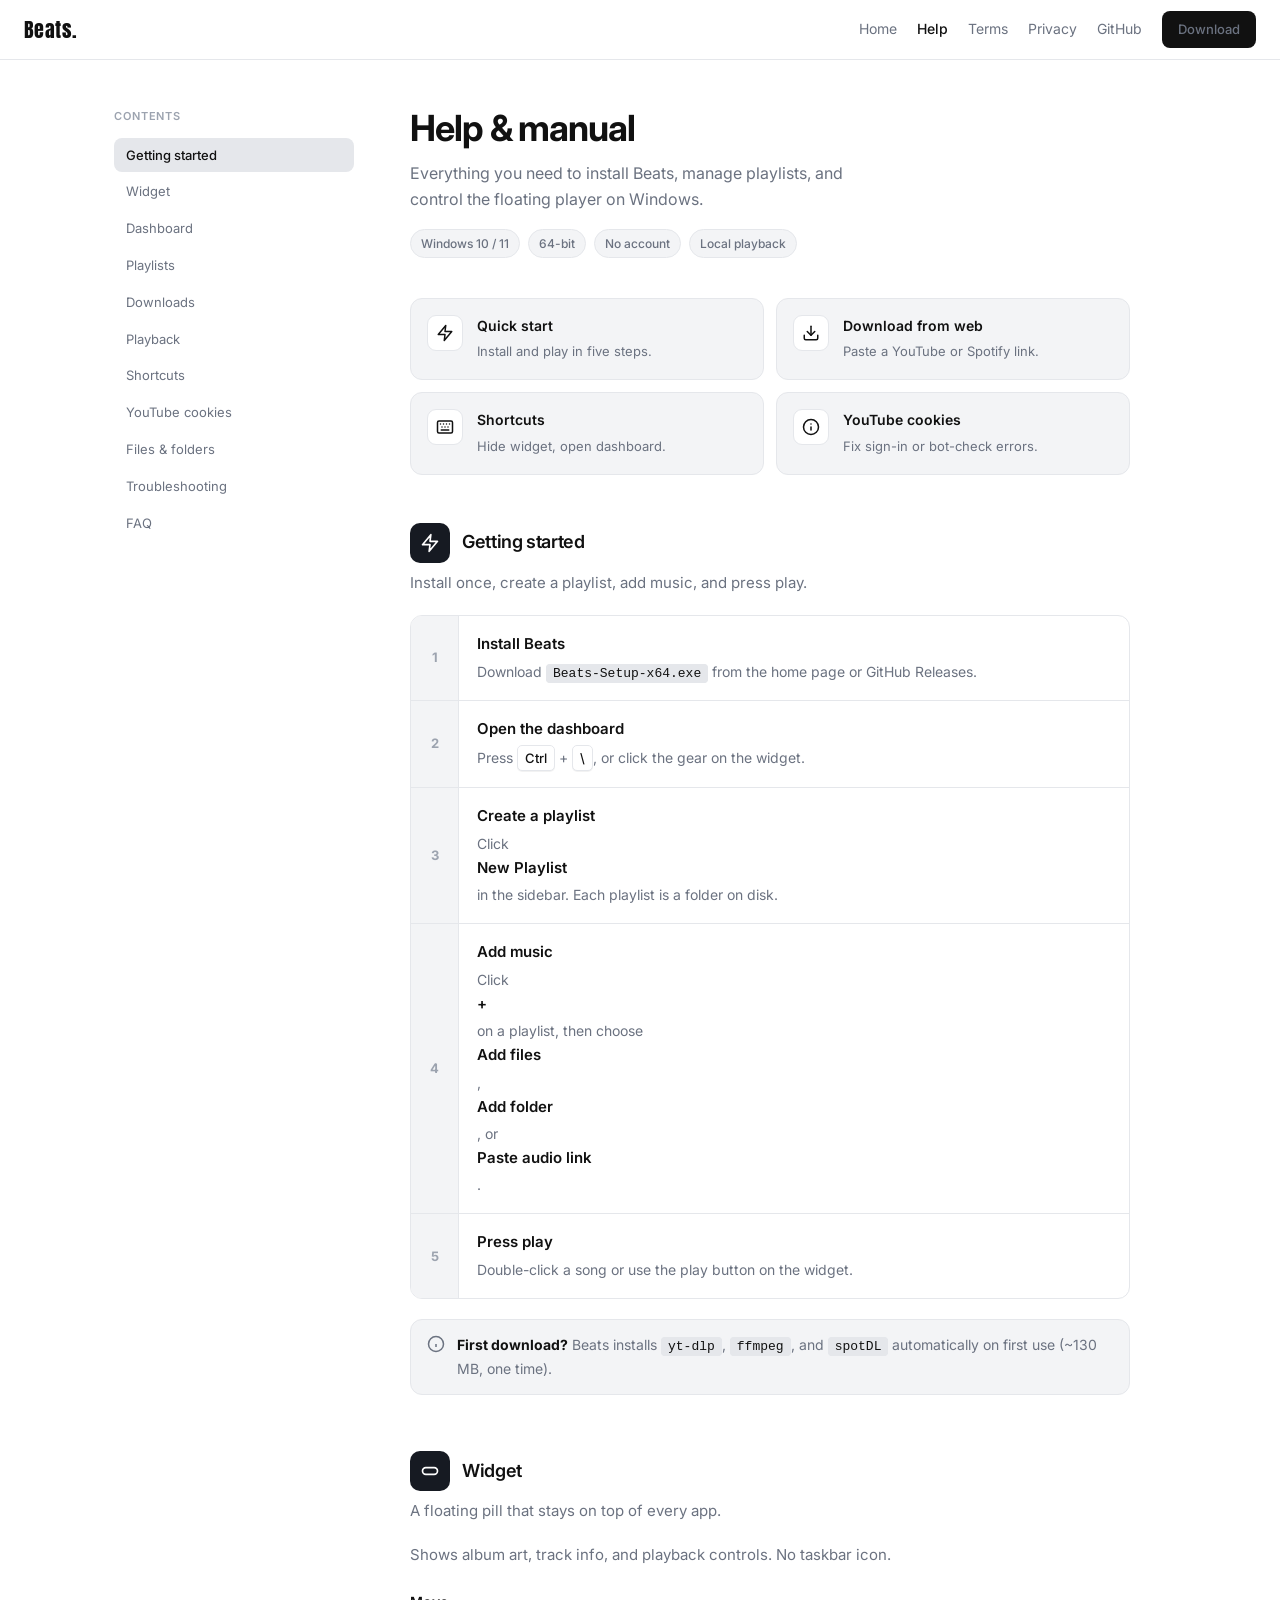
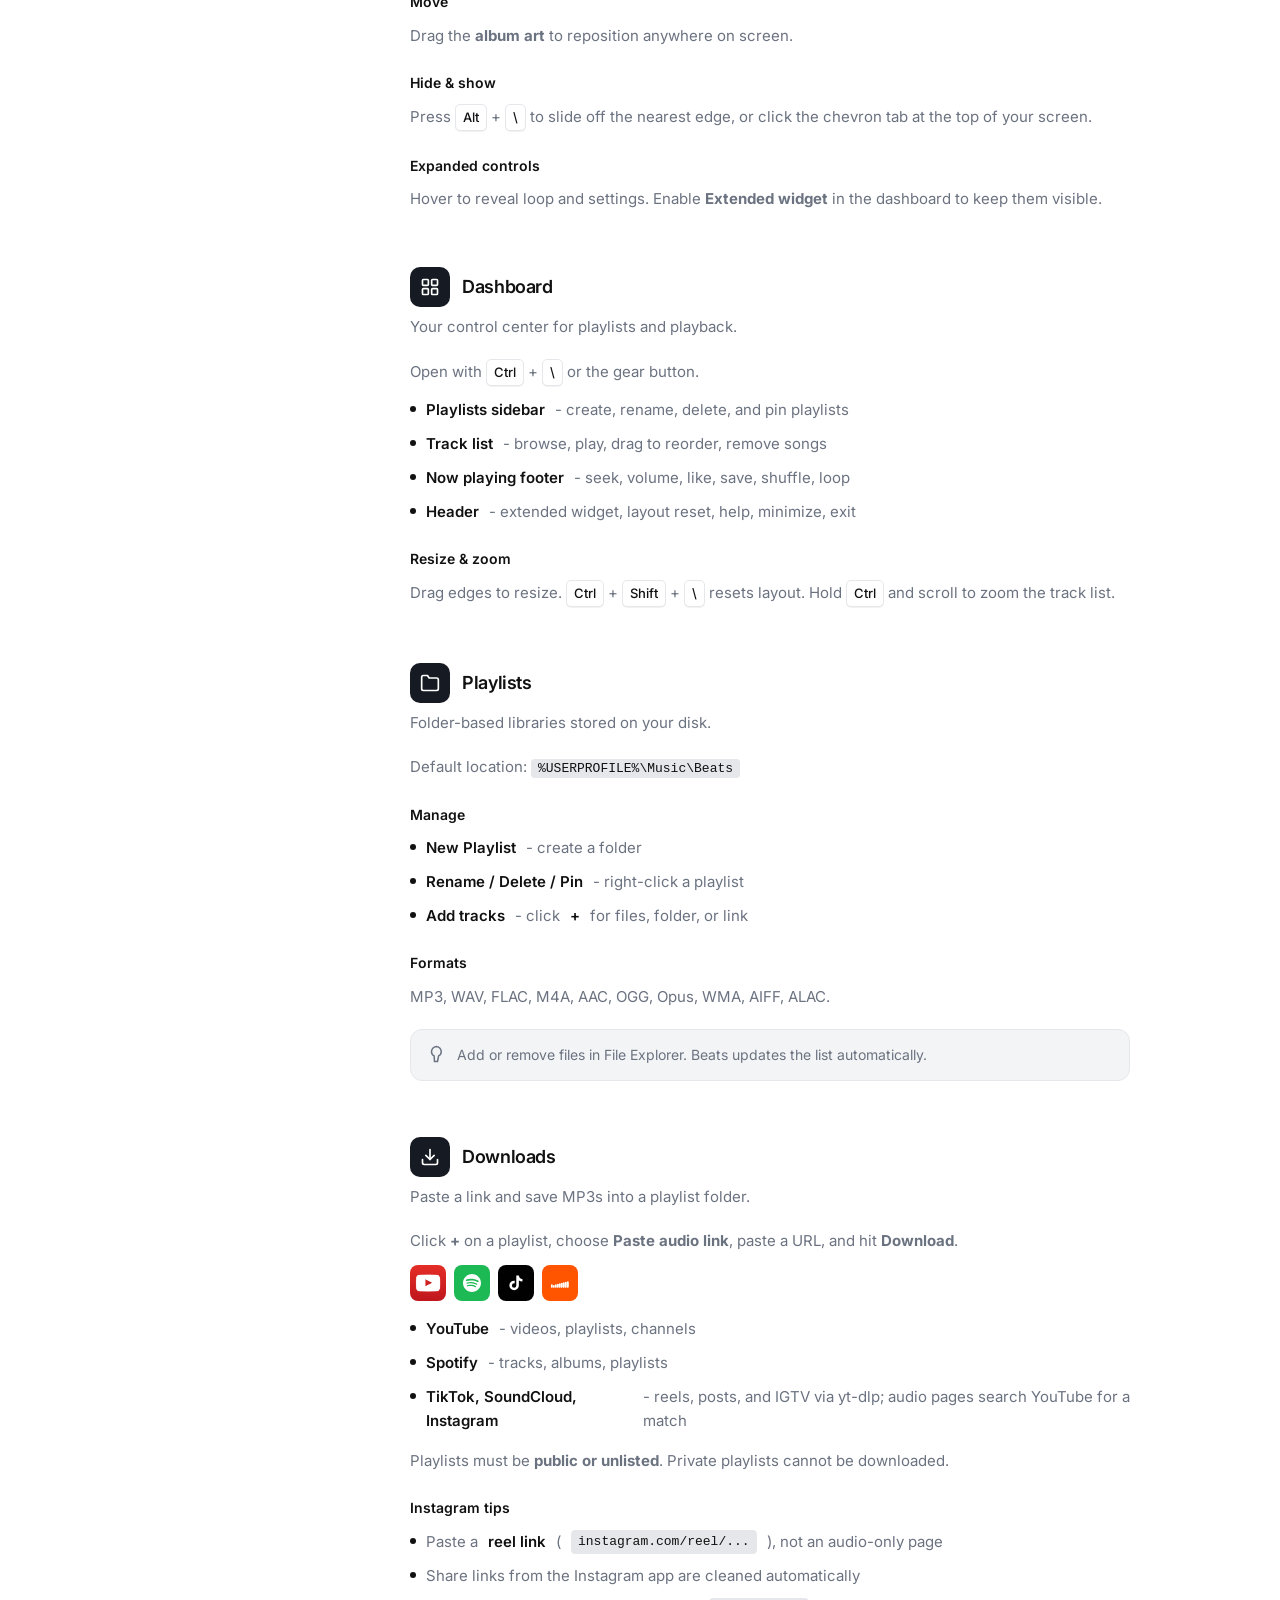
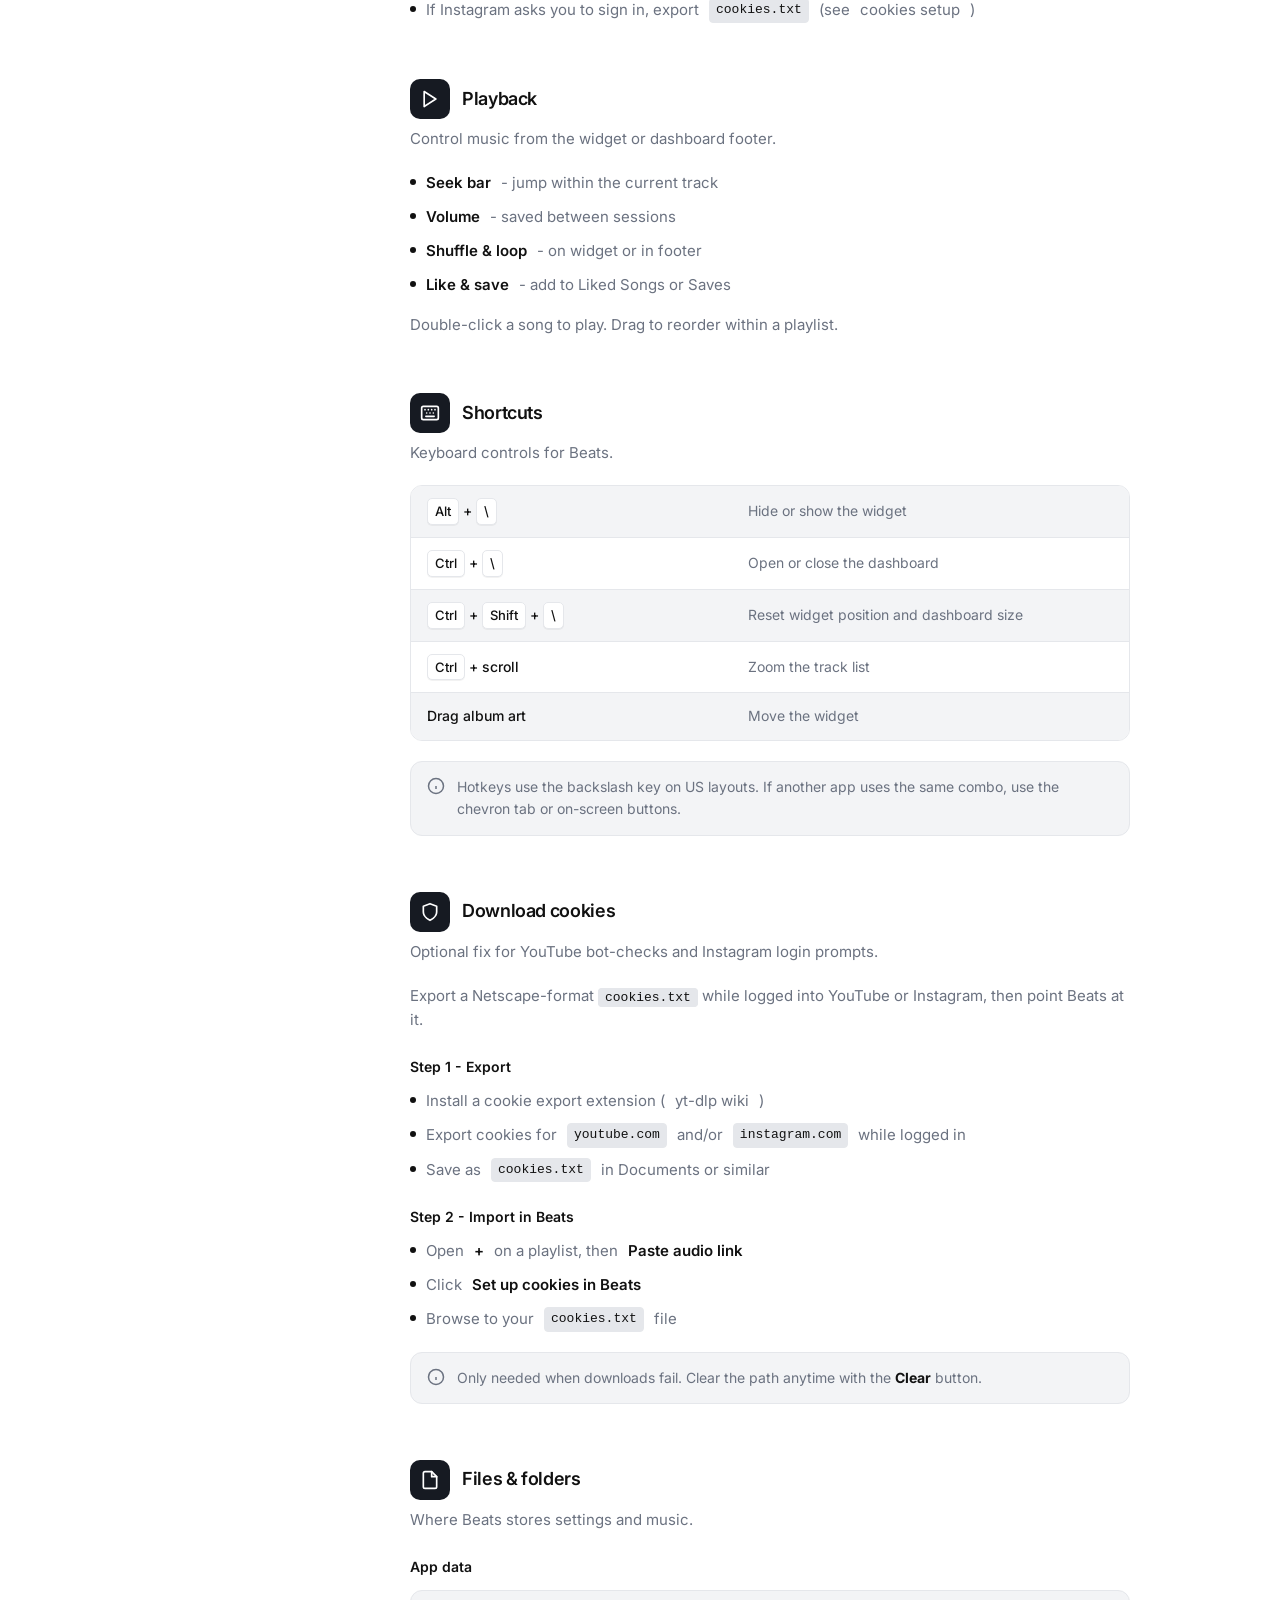
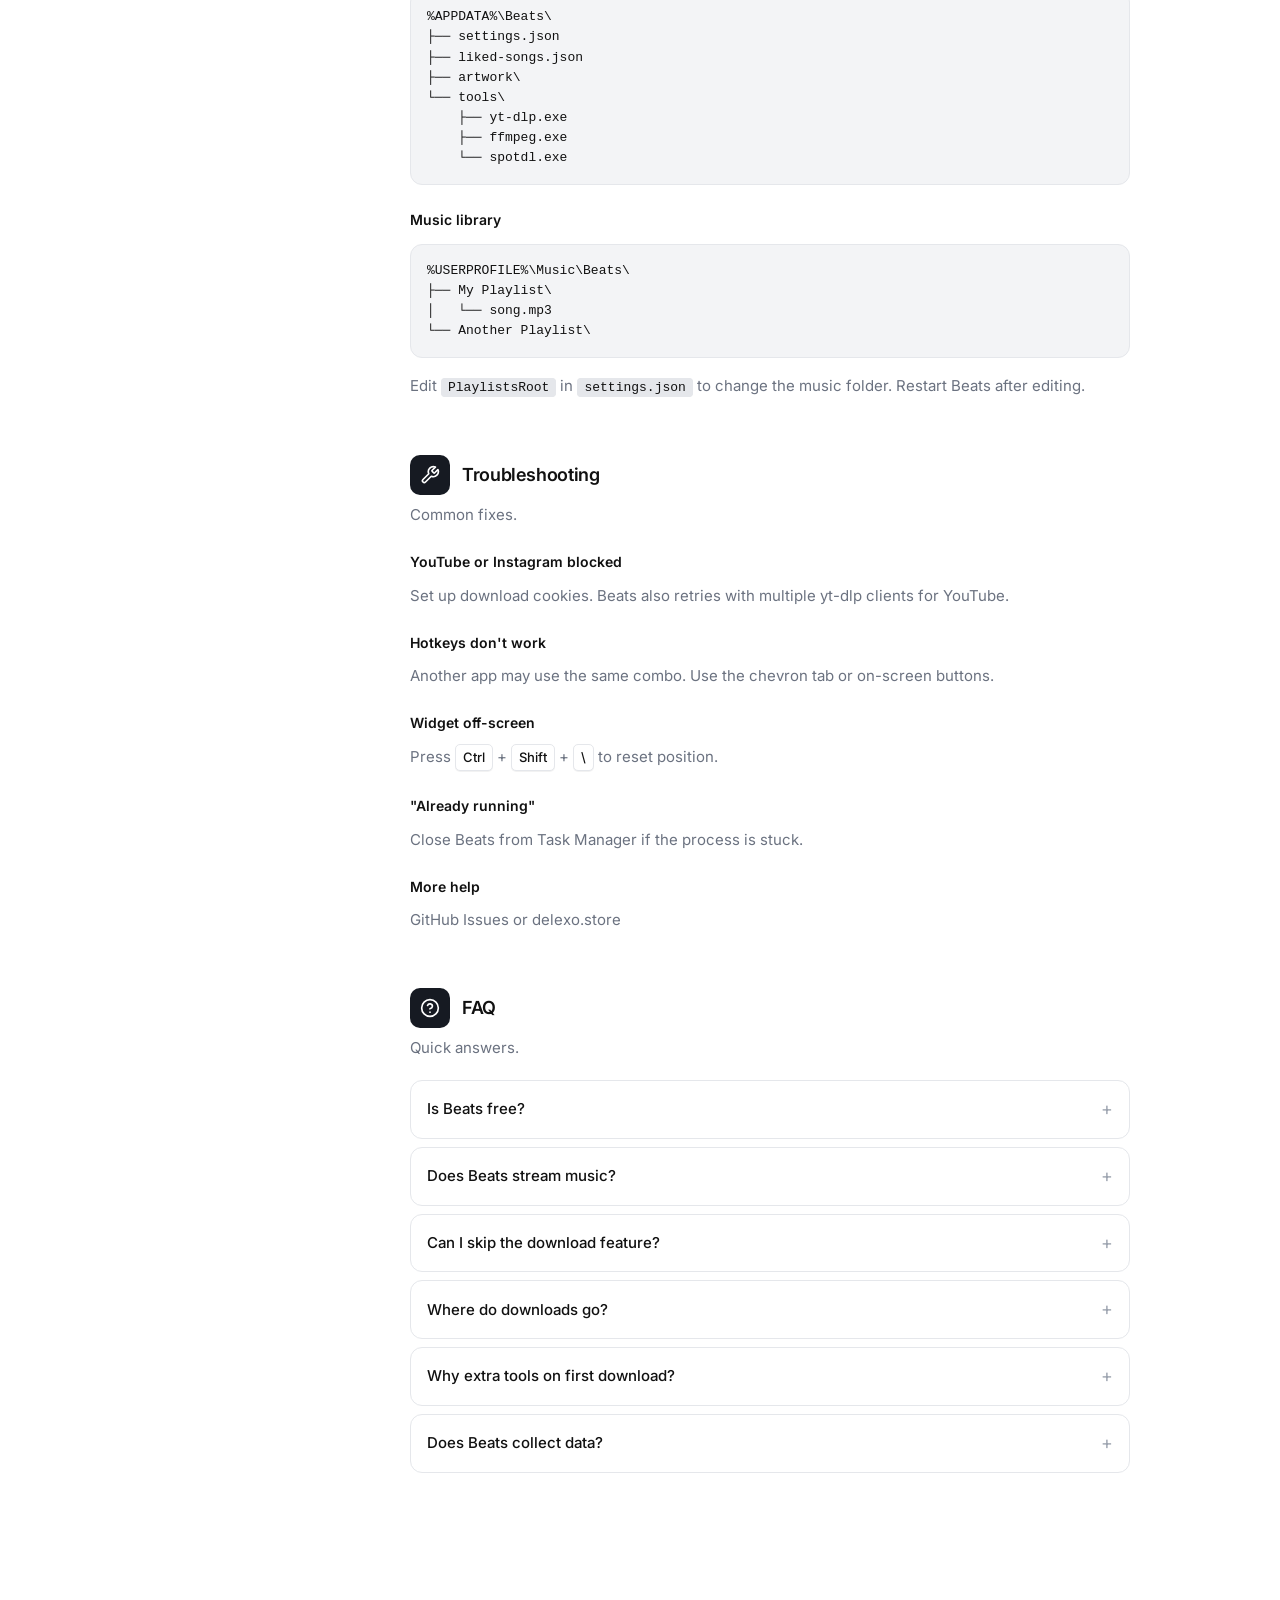
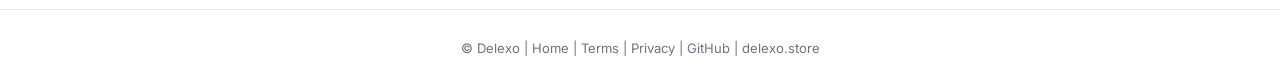
==== website/help.html @ 4fbdb26f "Fix queue auto-advance and improve Instagram/TikTok downloads. Tracks now advance reliably when play" ====
<!DOCTYPE html>
<html lang="en">
<head>
  <meta charset="utf-8" />
  <meta name="viewport" content="width=device-width, initial-scale=1" />
  <title>Help - Beats</title>
  <meta name="description" content="User manual for Beats - the floating desktop music player for Windows." />
  <meta name="beats-repo" content="Delexoo/beats" />
  <link rel="icon" href="assets/app-icon.png" type="image/png" />
  <link rel="preconnect" href="https://fonts.googleapis.com" />
  <link rel="preconnect" href="https://fonts.gstatic.com" crossorigin />
  <link href="https://fonts.googleapis.com/css2?family=Anton&family=Inter:wght@400;500;600;700&display=swap" rel="stylesheet" />
  <style>
    :root {
      --bg: #ffffff;
      --text: #111111;
      --text-muted: #6b7280;
      --text-faint: #9ca3af;
      --border: #e5e7eb;
      --surface: #f3f4f6;
      --surface-2: #e5e7eb;
      --pill: #161a22;
      --pill-border: #2a3140;
      --radius: 12px;
      --header-h: 60px;
      --sidebar-w: 240px;
      --content-max: 720px;
    }

    * { box-sizing: border-box; margin: 0; padding: 0; }

    html {
      scroll-behavior: smooth;
      scroll-padding-top: calc(var(--header-h) + 20px);
    }

    body {
      font-family: "Inter", system-ui, sans-serif;
      background: var(--bg);
      color: var(--text);
      font-size: 15px;
      line-height: 1.6;
      -webkit-font-smoothing: antialiased;
    }

    a {
      color: var(--text-muted);
      text-decoration: none;
    }

    a:hover {
      color: var(--text);
      text-decoration: underline;
    }

    a:visited { color: var(--text-muted); }

    /* Header */
    .header {
      position: sticky;
      top: 0;
      z-index: 100;
      height: var(--header-h);
      display: flex;
      align-items: center;
      justify-content: space-between;
      padding: 0 24px;
      background: rgba(255, 255, 255, 0.9);
      backdrop-filter: blur(12px);
      border-bottom: 1px solid var(--border);
    }

    .brand {
      font-family: "Anton", sans-serif;
      font-size: 1.25rem;
      letter-spacing: 0.02em;
      color: var(--text);
      text-decoration: none;
    }

    .brand:hover { color: var(--text); text-decoration: none; }
    .brand:visited { color: var(--text); }

    .nav {
      display: flex;
      align-items: center;
      gap: 20px;
      font-size: 0.875rem;
    }

    .nav a {
      color: var(--text-muted);
      text-decoration: none;
    }

    .nav a:hover { color: var(--text); text-decoration: none; }
    .nav a:visited { color: var(--text-muted); }
    .nav a.active { color: var(--text); font-weight: 500; }

    .btn-dl {
      padding: 8px 16px;
      border-radius: 8px;
      background: var(--text);
      color: #fff;
      font-size: 0.8125rem;
      font-weight: 500;
      text-decoration: none;
    }

    .btn-dl:hover {
      background: #1f2937;
      text-decoration: none;
    }

    /* Layout */
    .layout {
      max-width: 1100px;
      margin: 0 auto;
      padding: 48px 24px 80px;
      display: grid;
      grid-template-columns: var(--sidebar-w) 1fr;
      gap: 56px;
      align-items: start;
    }

    @media (max-width: 900px) {
      .layout {
        grid-template-columns: 1fr;
        gap: 32px;
        padding-top: 32px;
      }
    }

    /* Sidebar */
    .sidebar {
      position: sticky;
      top: calc(var(--header-h) + 24px);
    }

    @media (max-width: 900px) {
      .sidebar { position: static; }
    }

    .sidebar-title {
      font-size: 0.6875rem;
      font-weight: 600;
      letter-spacing: 0.08em;
      text-transform: uppercase;
      color: var(--text-faint);
      margin-bottom: 12px;
    }

    .toc {
      list-style: none;
      display: flex;
      flex-direction: column;
      gap: 2px;
    }

    .toc a {
      display: block;
      padding: 7px 12px;
      border-radius: 8px;
      font-size: 0.8125rem;
      color: var(--text-muted);
      text-decoration: none;
      transition: background 0.15s, color 0.15s;
    }

    .toc a:hover {
      background: var(--surface);
      color: var(--text);
      text-decoration: none;
    }

    .toc a.active {
      background: var(--surface-2);
      color: var(--text);
      font-weight: 500;
    }

    @media (max-width: 900px) {
      .toc {
        flex-direction: row;
        flex-wrap: wrap;
        gap: 8px;
      }

      .toc a {
        border: 1px solid var(--border);
        padding: 6px 12px;
      }

      .toc a.active {
        background: var(--text);
        color: #fff;
        border-color: var(--text);
      }
    }

    /* Main content */
    .content { min-width: 0; max-width: var(--content-max); }

    .page-hero {
      margin-bottom: 40px;
    }

    .page-hero h1 {
      font-size: clamp(1.75rem, 4vw, 2.25rem);
      font-weight: 700;
      letter-spacing: -0.03em;
      line-height: 1.15;
      margin-bottom: 12px;
    }

    .page-hero p {
      color: var(--text-muted);
      font-size: 1rem;
      max-width: 48ch;
    }

    .tags {
      display: flex;
      flex-wrap: wrap;
      gap: 8px;
      margin-top: 16px;
    }

    .tag {
      display: inline-flex;
      align-items: center;
      padding: 4px 10px;
      border-radius: 999px;
      background: var(--surface);
      border: 1px solid var(--border);
      font-size: 0.75rem;
      font-weight: 500;
      color: var(--text-muted);
    }

    /* Quick links grid */
    .quick-grid {
      display: grid;
      grid-template-columns: repeat(2, 1fr);
      gap: 12px;
      margin-bottom: 48px;
    }

    @media (max-width: 560px) {
      .quick-grid { grid-template-columns: 1fr; }
    }

    .quick-card {
      display: flex;
      gap: 14px;
      padding: 16px;
      border: 1px solid var(--border);
      border-radius: var(--radius);
      background: var(--surface);
      text-decoration: none;
      transition: border-color 0.15s, box-shadow 0.15s;
    }

    .quick-card:hover {
      border-color: #d1d5db;
      box-shadow: 0 2px 8px rgba(0, 0, 0, 0.04);
      text-decoration: none;
    }

    .quick-icon {
      width: 36px;
      height: 36px;
      border-radius: 9px;
      background: #fff;
      border: 1px solid var(--border);
      display: flex;
      align-items: center;
      justify-content: center;
      flex-shrink: 0;
      color: var(--text);
    }

    .quick-icon svg {
      width: 18px;
      height: 18px;
      stroke: currentColor;
      fill: none;
      stroke-width: 2;
      stroke-linecap: round;
      stroke-linejoin: round;
    }

    .quick-text strong {
      display: block;
      color: var(--text);
      font-size: 0.875rem;
      font-weight: 600;
      margin-bottom: 2px;
    }

    .quick-text span {
      color: var(--text-muted);
      font-size: 0.8125rem;
      line-height: 1.45;
    }

    /* Sections */
    section {
      margin-bottom: 56px;
      scroll-margin-top: calc(var(--header-h) + 20px);
    }

    .section-head {
      display: flex;
      align-items: center;
      gap: 12px;
      margin-bottom: 8px;
    }

    .section-icon {
      width: 40px;
      height: 40px;
      border-radius: 10px;
      background: var(--pill);
      color: #fff;
      display: flex;
      align-items: center;
      justify-content: center;
      flex-shrink: 0;
    }

    .section-icon svg {
      width: 20px;
      height: 20px;
      stroke: currentColor;
      fill: none;
      stroke-width: 2;
      stroke-linecap: round;
      stroke-linejoin: round;
    }

    section h2 {
      font-size: 1.125rem;
      font-weight: 600;
      letter-spacing: -0.02em;
    }

    .lead {
      color: var(--text-muted);
      font-size: 0.9375rem;
      margin-bottom: 20px;
    }

    h3 {
      font-size: 0.875rem;
      font-weight: 600;
      margin: 24px 0 10px;
      color: var(--text);
    }

    p { margin-bottom: 12px; color: var(--text-muted); }
    p:last-child { margin-bottom: 0; }

    /* Icon bullet list */
    .list {
      list-style: none;
      display: flex;
      flex-direction: column;
      gap: 10px;
      margin: 0 0 16px;
    }

    .list li {
      display: flex;
      gap: 10px;
      align-items: flex-start;
      color: var(--text-muted);
      font-size: 0.9375rem;
    }

    .list li::before {
      content: "";
      width: 6px;
      height: 6px;
      border-radius: 50%;
      background: var(--text);
      margin-top: 8px;
      flex-shrink: 0;
    }

    .list li strong { color: var(--text); font-weight: 600; }

    /* Numbered steps */
    .steps {
      list-style: none;
      display: flex;
      flex-direction: column;
      gap: 0;
      margin-bottom: 20px;
      border: 1px solid var(--border);
      border-radius: var(--radius);
      overflow: hidden;
    }

    .steps li {
      display: grid;
      grid-template-columns: 48px 1fr;
      gap: 0;
      border-bottom: 1px solid var(--border);
    }

    .steps li:last-child { border-bottom: none; }

    .step-num {
      display: flex;
      align-items: center;
      justify-content: center;
      background: var(--surface);
      font-size: 0.8125rem;
      font-weight: 700;
      color: var(--text-faint);
      border-right: 1px solid var(--border);
    }

    .step-body {
      padding: 16px 18px;
    }

    .step-body strong {
      display: block;
      color: var(--text);
      font-weight: 600;
      font-size: 0.9375rem;
      margin-bottom: 4px;
    }

    .step-body span {
      color: var(--text-muted);
      font-size: 0.875rem;
      line-height: 1.55;
    }

    /* Callout */
    .note {
      display: flex;
      gap: 12px;
      padding: 14px 16px;
      border-radius: var(--radius);
      border: 1px solid var(--border);
      background: var(--surface);
      margin: 20px 0;
      font-size: 0.875rem;
      color: var(--text-muted);
    }

    .note svg {
      width: 18px;
      height: 18px;
      stroke: currentColor;
      fill: none;
      stroke-width: 2;
      flex-shrink: 0;
      margin-top: 1px;
    }

    .note strong { color: var(--text); }

    .tip {
      border-color: var(--border);
      background: var(--surface);
      color: var(--text-muted);
    }

    .tip strong { color: var(--text); }

    /* Shortcuts */
    .keys {
      display: flex;
      flex-direction: column;
      gap: 0;
      border: 1px solid var(--border);
      border-radius: var(--radius);
      overflow: hidden;
      margin-bottom: 16px;
    }

    .key-row {
      display: grid;
      grid-template-columns: 1fr 1.2fr;
      gap: 16px;
      padding: 12px 16px;
      border-bottom: 1px solid var(--border);
      align-items: center;
    }

    .key-row:last-child { border-bottom: none; }

    .key-row:nth-child(odd) { background: var(--surface); }

    .key-combo {
      font-size: 0.875rem;
      font-weight: 500;
      color: var(--text);
    }

    .key-desc {
      font-size: 0.875rem;
      color: var(--text-muted);
    }

    kbd {
      display: inline-block;
      padding: 2px 7px;
      border-radius: 5px;
      border: 1px solid var(--border);
      background: #fff;
      font-family: inherit;
      font-size: 0.8125rem;
      font-weight: 500;
      color: var(--text);
      box-shadow: 0 1px 0 rgba(0, 0, 0, 0.05);
    }

    /* Platform badges */
    .platforms {
      display: flex;
      flex-wrap: wrap;
      gap: 8px;
      margin: 12px 0 16px;
    }

    .platform {
      width: 36px;
      height: 36px;
      border-radius: 8px;
      display: flex;
      align-items: center;
      justify-content: center;
      overflow: hidden;
    }

    .platform img { width: 100%; height: 100%; object-fit: contain; }
    .platform.spotify { background: #1db954; }
    .platform.tiktok { background: #010101; }
    .platform.soundcloud { background: #ff5500; }
    .platform svg { width: 18px; height: 18px; fill: #fff; }

    /* Code */
    code {
      font-family: ui-monospace, "Cascadia Code", monospace;
      font-size: 0.8125rem;
      background: var(--surface-2);
      border: 1px solid var(--border);
      border-radius: 4px;
      padding: 1px 6px;
      color: var(--text);
    }

    pre {
      padding: 16px;
      border-radius: var(--radius);
      border: 1px solid var(--border);
      background: var(--surface);
      overflow-x: auto;
      font-size: 0.8125rem;
      line-height: 1.55;
      margin: 12px 0 16px;
    }

    pre code {
      background: none;
      border: none;
      padding: 0;
    }

    /* FAQ */
    .faq {
      display: flex;
      flex-direction: column;
      gap: 8px;
    }

    details {
      border: 1px solid var(--border);
      border-radius: var(--radius);
      overflow: hidden;
    }

    summary {
      padding: 14px 16px;
      font-weight: 500;
      font-size: 0.9375rem;
      cursor: pointer;
      list-style: none;
      display: flex;
      align-items: center;
      justify-content: space-between;
      gap: 12px;
      user-select: none;
      color: var(--text);
    }

    summary::-webkit-details-marker { display: none; }

    summary::after {
      content: "+";
      font-size: 1.125rem;
      font-weight: 400;
      color: var(--text-faint);
    }

    details[open] summary::after { content: "-"; }

    details[open] summary {
      border-bottom: 1px solid var(--border);
      background: var(--surface);
    }

    .faq-body {
      padding: 14px 16px;
      font-size: 0.875rem;
      color: var(--text-muted);
    }

    /* Footer */
    .footer {
      border-top: 1px solid var(--border);
      padding: 28px 24px;
      text-align: center;
      font-size: 0.8125rem;
      color: var(--text-faint);
    }

    .footer a {
      color: var(--text-muted);
      text-decoration: none;
    }

    .footer a:hover { color: var(--text); text-decoration: none; }
    .footer a:visited { color: var(--text-muted); }

    @media (prefers-reduced-motion: reduce) {
      html { scroll-behavior: auto; }
    }
  </style>
</head>
<body>

  <header class="header">
    <a class="brand" href="./">Beats.</a>
    <nav class="nav" aria-label="Site">
      <a href="./">Home</a>
      <a href="help.html" class="active">Help</a>
      <a href="terms.html">Terms</a>
      <a href="privacy.html">Privacy</a>
      <a href="https://github.com/Delexoo/beats" target="_blank" rel="noopener">GitHub</a>
      <a class="btn-dl" id="download-link" href="#">Download</a>
    </nav>
  </header>

  <div class="layout">
    <aside class="sidebar" aria-label="Contents">
      <p class="sidebar-title">Contents</p>
      <ul class="toc" id="toc">
        <li><a href="#getting-started">Getting started</a></li>
        <li><a href="#widget">Widget</a></li>
        <li><a href="#dashboard">Dashboard</a></li>
        <li><a href="#playlists">Playlists</a></li>
        <li><a href="#downloads">Downloads</a></li>
        <li><a href="#playback">Playback</a></li>
        <li><a href="#shortcuts">Shortcuts</a></li>
        <li><a href="#youtube-cookies">YouTube cookies</a></li>
        <li><a href="#files">Files &amp; folders</a></li>
        <li><a href="#troubleshooting">Troubleshooting</a></li>
        <li><a href="#faq">FAQ</a></li>
      </ul>
    </aside>

    <main class="content">
      <div class="page-hero">
        <h1>Help &amp; manual</h1>
        <p>Everything you need to install Beats, manage playlists, and control the floating player on Windows.</p>
        <div class="tags">
          <span class="tag">Windows 10 / 11</span>
          <span class="tag">64-bit</span>
          <span class="tag">No account</span>
          <span class="tag">Local playback</span>
        </div>
      </div>

      <nav class="quick-grid" aria-label="Popular topics">
        <a class="quick-card" href="#getting-started">
          <span class="quick-icon" aria-hidden="true">
            <svg viewBox="0 0 24 24"><path d="M13 2L3 14h9l-1 8 10-12h-9l1-8z"/></svg>
          </span>
          <span class="quick-text">
            <strong>Quick start</strong>
            <span>Install and play in five steps.</span>
          </span>
        </a>
        <a class="quick-card" href="#downloads">
          <span class="quick-icon" aria-hidden="true">
            <svg viewBox="0 0 24 24"><path d="M21 15v4a2 2 0 0 1-2 2H5a2 2 0 0 1-2-2v-4"/><polyline points="7 10 12 15 17 10"/><line x1="12" y1="15" x2="12" y2="3"/></svg>
          </span>
          <span class="quick-text">
            <strong>Download from web</strong>
            <span>Paste a YouTube or Spotify link.</span>
          </span>
        </a>
        <a class="quick-card" href="#shortcuts">
          <span class="quick-icon" aria-hidden="true">
            <svg viewBox="0 0 24 24"><rect x="2" y="4" width="20" height="16" rx="2"/><path d="M6 8h.01M10 8h.01M14 8h.01M18 8h.01M8 12h.01M12 12h.01M16 12h.01M7 16h10"/></svg>
          </span>
          <span class="quick-text">
            <strong>Shortcuts</strong>
            <span>Hide widget, open dashboard.</span>
          </span>
        </a>
        <a class="quick-card" href="#youtube-cookies">
          <span class="quick-icon" aria-hidden="true">
            <svg viewBox="0 0 24 24"><circle cx="12" cy="12" r="10"/><path d="M12 16v-4M12 8h.01"/></svg>
          </span>
          <span class="quick-text">
            <strong>YouTube cookies</strong>
            <span>Fix sign-in or bot-check errors.</span>
          </span>
        </a>
      </nav>

      <section id="getting-started">
        <div class="section-head">
          <span class="section-icon" aria-hidden="true">
            <svg viewBox="0 0 24 24"><path d="M13 2L3 14h9l-1 8 10-12h-9l1-8z"/></svg>
          </span>
          <h2>Getting started</h2>
        </div>
        <p class="lead">Install once, create a playlist, add music, and press play.</p>

        <ol class="steps">
          <li>
            <span class="step-num">1</span>
            <div class="step-body">
              <strong>Install Beats</strong>
              <span>Download <code>Beats-Setup-x64.exe</code> from the <a href="./">home page</a> or <a href="https://github.com/Delexoo/beats/releases/latest" target="_blank" rel="noopener">GitHub Releases</a>.</span>
            </div>
          </li>
          <li>
            <span class="step-num">2</span>
            <div class="step-body">
              <strong>Open the dashboard</strong>
              <span>Press <kbd>Ctrl</kbd> + <kbd>\</kbd>, or click the gear on the widget.</span>
            </div>
          </li>
          <li>
            <span class="step-num">3</span>
            <div class="step-body">
              <strong>Create a playlist</strong>
              <span>Click <strong>New Playlist</strong> in the sidebar. Each playlist is a folder on disk.</span>
            </div>
          </li>
          <li>
            <span class="step-num">4</span>
            <div class="step-body">
              <strong>Add music</strong>
              <span>Click <strong>+</strong> on a playlist, then choose <strong>Add files</strong>, <strong>Add folder</strong>, or <strong>Paste audio link</strong>.</span>
            </div>
          </li>
          <li>
            <span class="step-num">5</span>
            <div class="step-body">
              <strong>Press play</strong>
              <span>Double-click a song or use the play button on the widget.</span>
            </div>
          </li>
        </ol>

        <div class="note">
          <svg viewBox="0 0 24 24" aria-hidden="true"><circle cx="12" cy="12" r="10"/><path d="M12 16v-4M12 8h.01"/></svg>
          <span><strong>First download?</strong> Beats installs <code>yt-dlp</code>, <code>ffmpeg</code>, and <code>spotDL</code> automatically on first use (~130 MB, one time).</span>
        </div>
      </section>

      <section id="widget">
        <div class="section-head">
          <span class="section-icon" aria-hidden="true">
            <svg viewBox="0 0 24 24"><rect x="3" y="8" width="18" height="8" rx="4"/></svg>
          </span>
          <h2>Widget</h2>
        </div>
        <p class="lead">A floating pill that stays on top of every app.</p>
        <p>Shows album art, track info, and playback controls. No taskbar icon.</p>

        <h3>Move</h3>
        <p>Drag the <strong>album art</strong> to reposition anywhere on screen.</p>

        <h3>Hide &amp; show</h3>
        <p>Press <kbd>Alt</kbd> + <kbd>\</kbd> to slide off the nearest edge, or click the chevron tab at the top of your screen.</p>

        <h3>Expanded controls</h3>
        <p>Hover to reveal loop and settings. Enable <strong>Extended widget</strong> in the dashboard to keep them visible.</p>
      </section>

      <section id="dashboard">
        <div class="section-head">
          <span class="section-icon" aria-hidden="true">
            <svg viewBox="0 0 24 24"><rect x="3" y="3" width="7" height="7" rx="1"/><rect x="14" y="3" width="7" height="7" rx="1"/><rect x="3" y="14" width="7" height="7" rx="1"/><rect x="14" y="14" width="7" height="7" rx="1"/></svg>
          </span>
          <h2>Dashboard</h2>
        </div>
        <p class="lead">Your control center for playlists and playback.</p>
        <p>Open with <kbd>Ctrl</kbd> + <kbd>\</kbd> or the gear button.</p>

        <ul class="list">
          <li><strong>Playlists sidebar</strong> - create, rename, delete, and pin playlists</li>
          <li><strong>Track list</strong> - browse, play, drag to reorder, remove songs</li>
          <li><strong>Now playing footer</strong> - seek, volume, like, save, shuffle, loop</li>
          <li><strong>Header</strong> - extended widget, layout reset, help, minimize, exit</li>
        </ul>

        <h3>Resize &amp; zoom</h3>
        <p>Drag edges to resize. <kbd>Ctrl</kbd> + <kbd>Shift</kbd> + <kbd>\</kbd> resets layout. Hold <kbd>Ctrl</kbd> and scroll to zoom the track list.</p>
      </section>

      <section id="playlists">
        <div class="section-head">
          <span class="section-icon" aria-hidden="true">
            <svg viewBox="0 0 24 24"><path d="M22 19a2 2 0 0 1-2 2H4a2 2 0 0 1-2-2V5a2 2 0 0 1 2-2h5l2 3h9a2 2 0 0 1 2 2z"/></svg>
          </span>
          <h2>Playlists</h2>
        </div>
        <p class="lead">Folder-based libraries stored on your disk.</p>
        <p>Default location: <code>%USERPROFILE%\Music\Beats</code></p>

        <h3>Manage</h3>
        <ul class="list">
          <li><strong>New Playlist</strong> - create a folder</li>
          <li><strong>Rename / Delete / Pin</strong> - right-click a playlist</li>
          <li><strong>Add tracks</strong> - click <strong>+</strong> for files, folder, or link</li>
        </ul>

        <h3>Formats</h3>
        <p>MP3, WAV, FLAC, M4A, AAC, OGG, Opus, WMA, AIFF, ALAC.</p>

        <div class="note tip">
          <svg viewBox="0 0 24 24" aria-hidden="true"><path d="M12 2a7 7 0 0 1 7 7c0 2.5-1.5 4.5-3.5 5.5L14 22h-4l-.5-7.5C7.5 13.5 6 11.5 6 9a7 7 0 0 1 7-7z"/></svg>
          <span>Add or remove files in File Explorer. Beats updates the list automatically.</span>
        </div>
      </section>

      <section id="downloads">
        <div class="section-head">
          <span class="section-icon" aria-hidden="true">
            <svg viewBox="0 0 24 24"><path d="M21 15v4a2 2 0 0 1-2 2H5a2 2 0 0 1-2-2v-4"/><polyline points="7 10 12 15 17 10"/><line x1="12" y1="15" x2="12" y2="3"/></svg>
          </span>
          <h2>Downloads</h2>
        </div>
        <p class="lead">Paste a link and save MP3s into a playlist folder.</p>
        <p>Click <strong>+</strong> on a playlist, choose <strong>Paste audio link</strong>, paste a URL, and hit <strong>Download</strong>.</p>

        <div class="platforms" aria-label="Supported platforms">
          <span class="platform" title="YouTube"><img src="assets/youtube.png" width="36" height="36" alt="YouTube" /></span>
          <span class="platform spotify" title="Spotify" aria-hidden="true">
            <svg viewBox="0 0 24 24"><path d="M12 0C5.4 0 0 5.4 0 12s5.4 12 12 12 12-5.4 12-12S18.66 0 12 0zm5.521 17.34c-.24.359-.66.48-1.021.24-2.82-1.74-6.36-2.101-10.561-1.141-.418.122-.779-.179-.899-.539-.12-.421.18-.78.54-.9 4.56-1.021 8.52-.6 11.64 1.32.42.18.479.659.301 1.02zm1.44-3.3c-.301.42-.841.6-1.262.3-3.239-1.98-8.159-2.58-11.939-1.38-.479.12-1.02-.12-1.14-.6-.12-.48.12-1.021.6-1.141C9.6 9.9 15 10.561 18.72 12.84c.361.181.54.78.241 1.2zm.12-3.36C15.24 8.4 8.82 8.16 5.16 9.301c-.6.179-1.2-.181-1.38-.721-.18-.601.18-1.2.72-1.381 4.26-1.26 11.28-1.02 15.721 1.621.539.3.719 1.02.419 1.56-.299.421-1.02.599-1.559.3z"/></svg>
          </span>
          <span class="platform tiktok" title="TikTok" aria-hidden="true">
            <svg viewBox="0 0 24 24"><path d="M19.59 6.69a4.83 4.83 0 0 1-3.77-4.25V2h-3.45v13.67a2.89 2.89 0 0 1-2.88 2.5 2.89 2.89 0 0 1-2.89-2.89 2.89 2.89 0 0 1 2.89-2.89c.28 0 .54.04.79.1v-3.5a6.37 6.37 0 0 0-.79-.05 6.34 6.34 0 0 0-6.34 6.34 6.34 6.34 0 0 0 6.34 6.34 6.34 6.34 0 0 0 6.33-6.34V8.5a8.16 8.16 0 0 0 4.77 1.52V6.6a4.85 4.85 0 0 1-1-.09z"/></svg>
          </span>
          <span class="platform soundcloud" title="SoundCloud" aria-hidden="true">
            <svg viewBox="0 0 24 24"><path d="M1.175 13.5c-.64 0-1.175.533-1.175 1.175v2.65c0 .642.535 1.175 1.175 1.175S2.35 17.967 2.35 17.325v-2.65c0-.642-.523-1.175-1.175-1.175zm2.65 1.325c-.642 0-1.175.535-1.175 1.175v1.325c0 .642.533 1.175 1.175 1.175.642 0 1.175-.533 1.175-1.175v-1.325c0-.64-.533-1.175-1.175-1.175zm2.65-1.325c-.642 0-1.175.533-1.175 1.175v2.65c0 .642.533 1.175 1.175 1.175.642 0 1.175-.533 1.175-1.175v-2.65c0-.642-.533-1.175-1.175-1.175zm2.65-.65c-.642 0-1.175.533-1.175 1.175v3.3c0 .642.533 1.175 1.175 1.175.642 0 1.175-.533 1.175-1.175v-3.3c0-.642-.533-1.175-1.175-1.175zm2.65-.65c-.642 0-1.175.533-1.175 1.175v3.95c0 .642.533 1.175 1.175 1.175.642 0 1.175-.533 1.175-1.175v-3.95c0-.642-.533-1.175-1.175-1.175zm2.65-.65c-.642 0-1.175.533-1.175 1.175v4.6c0 .642.533 1.175 1.175 1.175.642 0 1.175-.533 1.175-1.175v-4.6c0-.642-.533-1.175-1.175-1.175zm2.65-.65c-.642 0-1.175.533-1.175 1.175v5.25c0 .642.533 1.175 1.175 1.175.642 0 1.175-.533 1.175-1.175v-5.25c0-.642-.533-1.175-1.175-1.175zm2.65-.65c-.642 0-1.175.533-1.175 1.175v5.9c0 .642.533 1.175 1.175 1.175.642 0 1.175-.533 1.175-1.175v-5.9c0-.642-.533-1.175-1.175-1.175zm2.65-.65c-.642 0-1.175.533-1.175 1.175v6.55c0 .642.533 1.175 1.175 1.175.642 0 1.175-.533 1.175-1.175v-6.55c0-.642-.533-1.175-1.175-1.175zm2.65-.65c-.642 0-1.175.533-1.175 1.175v7.2c0 .642.533 1.175 1.175 1.175.642 0 1.175-.533 1.175-1.175v-7.2c0-.642-.533-1.175-1.175-1.175zm2.65-.65c-.642 0-1.175.533-1.175 1.175v7.85c0 .642.533 1.175 1.175 1.175.642 0 1.175-.533 1.175-1.175v-7.85c0-.642-.533-1.175-1.175-1.175z"/></svg>
          </span>
        </div>

        <ul class="list">
          <li><strong>YouTube</strong> - videos, playlists, channels</li>
          <li><strong>Spotify</strong> - tracks, albums, playlists</li>
          <li><strong>TikTok, SoundCloud, Instagram</strong> - reels, posts, and IGTV via yt-dlp; audio pages search YouTube for a match</li>
        </ul>

        <p>Playlists must be <strong>public or unlisted</strong>. Private playlists cannot be downloaded.</p>

        <h3>Instagram tips</h3>
        <ul class="list">
          <li>Paste a <strong>reel link</strong> (<code>instagram.com/reel/...</code>), not an audio-only page</li>
          <li>Share links from the Instagram app are cleaned automatically</li>
          <li>If Instagram asks you to sign in, export <code>cookies.txt</code> (see <a href="#youtube-cookies">cookies setup</a>)</li>
        </ul>
      </section>

      <section id="playback">
        <div class="section-head">
          <span class="section-icon" aria-hidden="true">
            <svg viewBox="0 0 24 24"><polygon points="5 3 19 12 5 21 5 3"/></svg>
          </span>
          <h2>Playback</h2>
        </div>
        <p class="lead">Control music from the widget or dashboard footer.</p>

        <ul class="list">
          <li><strong>Seek bar</strong> - jump within the current track</li>
          <li><strong>Volume</strong> - saved between sessions</li>
          <li><strong>Shuffle &amp; loop</strong> - on widget or in footer</li>
          <li><strong>Like &amp; save</strong> - add to Liked Songs or Saves</li>
        </ul>

        <p>Double-click a song to play. Drag to reorder within a playlist.</p>
      </section>

      <section id="shortcuts">
        <div class="section-head">
          <span class="section-icon" aria-hidden="true">
            <svg viewBox="0 0 24 24"><rect x="2" y="4" width="20" height="16" rx="2"/><path d="M6 8h.01M10 8h.01M14 8h.01M18 8h.01M8 12h.01M12 12h.01M16 12h.01M7 16h10"/></svg>
          </span>
          <h2>Shortcuts</h2>
        </div>
        <p class="lead">Keyboard controls for Beats.</p>

        <div class="keys">
          <div class="key-row">
            <span class="key-combo"><kbd>Alt</kbd> + <kbd>\</kbd></span>
            <span class="key-desc">Hide or show the widget</span>
          </div>
          <div class="key-row">
            <span class="key-combo"><kbd>Ctrl</kbd> + <kbd>\</kbd></span>
            <span class="key-desc">Open or close the dashboard</span>
          </div>
          <div class="key-row">
            <span class="key-combo"><kbd>Ctrl</kbd> + <kbd>Shift</kbd> + <kbd>\</kbd></span>
            <span class="key-desc">Reset widget position and dashboard size</span>
          </div>
          <div class="key-row">
            <span class="key-combo"><kbd>Ctrl</kbd> + scroll</span>
            <span class="key-desc">Zoom the track list</span>
          </div>
          <div class="key-row">
            <span class="key-combo">Drag album art</span>
            <span class="key-desc">Move the widget</span>
          </div>
        </div>

        <div class="note tip">
          <svg viewBox="0 0 24 24" aria-hidden="true"><circle cx="12" cy="12" r="10"/><path d="M12 16v-4M12 8h.01"/></svg>
          <span>Hotkeys use the backslash key on US layouts. If another app uses the same combo, use the chevron tab or on-screen buttons.</span>
        </div>
      </section>

      <section id="youtube-cookies">
        <div class="section-head">
          <span class="section-icon" aria-hidden="true">
            <svg viewBox="0 0 24 24"><path d="M12 22s8-4 8-10V5l-8-3-8 3v7c0 6 8 10 8 10z"/></svg>
          </span>
          <h2>Download cookies</h2>
        </div>
        <p class="lead">Optional fix for YouTube bot-checks and Instagram login prompts.</p>
        <p>Export a Netscape-format <code>cookies.txt</code> while logged into YouTube or Instagram, then point Beats at it.</p>

        <h3>Step 1 - Export</h3>
        <ul class="list">
          <li>Install a cookie export extension (<a href="https://github.com/yt-dlp/yt-dlp/wiki/Extractors#exporting-youtube-cookies" target="_blank" rel="noopener">yt-dlp wiki</a>)</li>
          <li>Export cookies for <code>youtube.com</code> and/or <code>instagram.com</code> while logged in</li>
          <li>Save as <code>cookies.txt</code> in Documents or similar</li>
        </ul>

        <h3>Step 2 - Import in Beats</h3>
        <ul class="list">
          <li>Open <strong>+</strong> on a playlist, then <strong>Paste audio link</strong></li>
          <li>Click <strong>Set up cookies in Beats</strong></li>
          <li>Browse to your <code>cookies.txt</code> file</li>
        </ul>

        <div class="note">
          <svg viewBox="0 0 24 24" aria-hidden="true"><circle cx="12" cy="12" r="10"/><path d="M12 16v-4M12 8h.01"/></svg>
          <span>Only needed when downloads fail. Clear the path anytime with the <strong>Clear</strong> button.</span>
        </div>
      </section>

      <section id="files">
        <div class="section-head">
          <span class="section-icon" aria-hidden="true">
            <svg viewBox="0 0 24 24"><path d="M14 2H6a2 2 0 0 0-2 2v16a2 2 0 0 0 2 2h12a2 2 0 0 0 2-2V8z"/><polyline points="14 2 14 8 20 8"/></svg>
          </span>
          <h2>Files &amp; folders</h2>
        </div>
        <p class="lead">Where Beats stores settings and music.</p>

        <h3>App data</h3>
        <pre><code>%APPDATA%\Beats\
├── settings.json
├── liked-songs.json
├── artwork\
└── tools\
    ├── yt-dlp.exe
    ├── ffmpeg.exe
    └── spotdl.exe</code></pre>

        <h3>Music library</h3>
        <pre><code>%USERPROFILE%\Music\Beats\
├── My Playlist\
│   └── song.mp3
└── Another Playlist\</code></pre>

        <p>Edit <code>PlaylistsRoot</code> in <code>settings.json</code> to change the music folder. Restart Beats after editing.</p>
      </section>

      <section id="troubleshooting">
        <div class="section-head">
          <span class="section-icon" aria-hidden="true">
            <svg viewBox="0 0 24 24"><path d="M14.7 6.3a1 1 0 0 0 0 1.4l1.6 1.6a1 1 0 0 0 1.4 0l3.77-3.77a6 6 0 0 1-7.94 7.94l-6.91 6.91a2.12 2.12 0 0 1-3-3l6.91-6.91a6 6 0 0 1 7.94-7.94l-3.76 3.76z"/></svg>
          </span>
          <h2>Troubleshooting</h2>
        </div>
        <p class="lead">Common fixes.</p>

        <h3>YouTube or Instagram blocked</h3>
        <p>Set up <a href="#youtube-cookies">download cookies</a>. Beats also retries with multiple yt-dlp clients for YouTube.</p>

        <h3>Hotkeys don't work</h3>
        <p>Another app may use the same combo. Use the chevron tab or on-screen buttons.</p>

        <h3>Widget off-screen</h3>
        <p>Press <kbd>Ctrl</kbd> + <kbd>Shift</kbd> + <kbd>\</kbd> to reset position.</p>

        <h3>"Already running"</h3>
        <p>Close Beats from Task Manager if the process is stuck.</p>

        <h3>More help</h3>
        <p><a href="https://github.com/Delexoo/beats/issues" target="_blank" rel="noopener">GitHub Issues</a> or <a href="https://delexo.store" target="_blank" rel="noopener">delexo.store</a></p>
      </section>

      <section id="faq">
        <div class="section-head">
          <span class="section-icon" aria-hidden="true">
            <svg viewBox="0 0 24 24"><circle cx="12" cy="12" r="10"/><path d="M9.09 9a3 3 0 0 1 5.83 1c0 2-3 3-3 3M12 17h.01"/></svg>
          </span>
          <h2>FAQ</h2>
        </div>
        <p class="lead">Quick answers.</p>

        <div class="faq">
          <details>
            <summary>Is Beats free?</summary>
            <div class="faq-body"><p>Yes. Free on Windows 10 and 11. No account required.</p></div>
          </details>
          <details>
            <summary>Does Beats stream music?</summary>
            <div class="faq-body"><p>No. It plays local files and saves downloads to your disk.</p></div>
          </details>
          <details>
            <summary>Can I skip the download feature?</summary>
            <div class="faq-body"><p>Yes. Use <strong>Add files</strong> or <strong>Add folder</strong> for existing music.</p></div>
          </details>
          <details>
            <summary>Where do downloads go?</summary>
            <div class="faq-body"><p>Into the playlist folder you chose. Default root: <code>My Music\Beats</code>.</p></div>
          </details>
          <details>
            <summary>Why extra tools on first download?</summary>
            <div class="faq-body"><p>Web downloads need yt-dlp, ffmpeg, and spotDL. Beats installs them to <code>%APPDATA%\Beats\tools</code>.</p></div>
          </details>
          <details>
            <summary>Does Beats collect data?</summary>
            <div class="faq-body"><p>No. Everything stays on your PC. No account, no telemetry.</p></div>
          </details>
        </div>
      </section>
    </main>
  </div>

  <footer class="footer">
    <p>&copy; Delexo | <a href="./">Home</a> | <a href="terms.html">Terms</a> | <a href="privacy.html">Privacy</a> | <a href="https://github.com/Delexoo/beats" target="_blank" rel="noopener">GitHub</a> | <a href="https://delexo.store" target="_blank" rel="noopener">delexo.store</a></p>
  </footer>

  <script>
    (function () {
      var ASSET = "Beats-Setup-x64.exe";
      var repo = (document.querySelector('meta[name="beats-repo"]') || {}).content || "Delexoo/beats";
      var dl = document.getElementById("download-link");

      function releaseDownloadUrl(version) {
        var v = String(version || "").replace(/^v/i, "");
        if (!v) {
          return "https://github.com/" + repo + "/releases/latest/download/" + ASSET;
        }
        return "https://github.com/" + repo + "/releases/download/v" + v + "/" + ASSET;
      }

      function parseVersionParts(value) {
        return String(value || "").replace(/^v/i, "").split(".").map(function (n) {
          return parseInt(n, 10) || 0;
        });
      }

      function isNewerVersion(a, b) {
        var av = parseVersionParts(a);
        var bv = parseVersionParts(b);
        for (var i = 0; i < 3; i++) {
          if (av[i] > bv[i]) return true;
          if (av[i] < bv[i]) return false;
        }
        return false;
      }

      function setDownloadUrl(version) {
        if (dl) dl.href = releaseDownloadUrl(version);
      }

      Promise.all([
        fetch("version.json").then(function (r) { return r.ok ? r.json() : null; }).catch(function () { return null; }),
        fetch("https://api.github.com/repos/" + repo + "/releases/latest").then(function (r) { return r.ok ? r.json() : null; }).catch(function () { return null; })
      ]).then(function (results) {
        var local = results[0];
        var api = results[1];
        var useVersion = local && local.version ? local.version : null;
        if (api && api.tag_name && (!useVersion || !isNewerVersion(useVersion, api.tag_name))) {
          useVersion = api.tag_name.replace(/^v/i, "");
        }
        setDownloadUrl(useVersion);
      });

      var links = document.querySelectorAll(".toc a");
      var sections = [];
      links.forEach(function (a) {
        var el = document.getElementById(a.getAttribute("href").slice(1));
        if (el) sections.push({ link: a, el: el });
      });

      function onScroll() {
        var y = window.scrollY + 100;
        var cur = sections[0];
        sections.forEach(function (s) {
          if (s.el.offsetTop <= y) cur = s;
        });
        links.forEach(function (l) { l.classList.remove("active"); });
        if (cur) cur.link.classList.add("active");
      }

      window.addEventListener("scroll", onScroll, { passive: true });
      onScroll();
    })();
  </script>
</body>
</html>
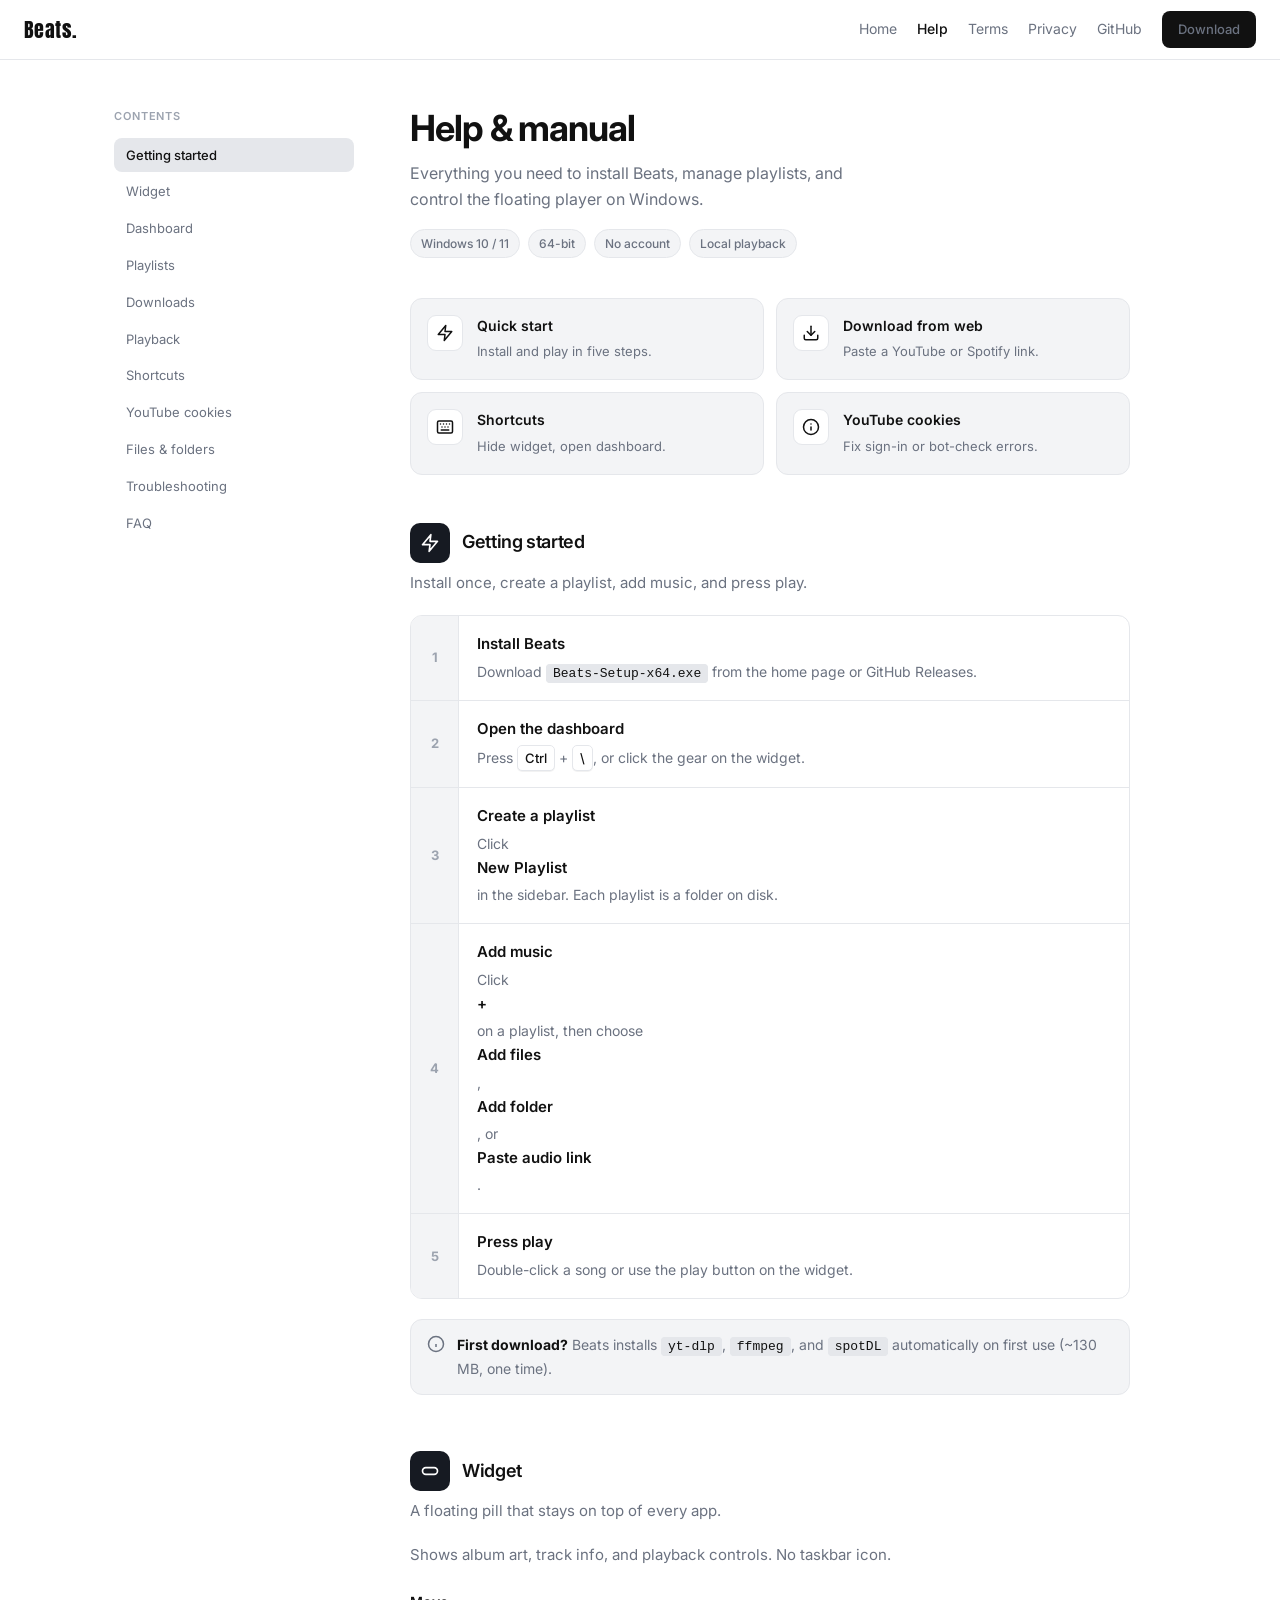
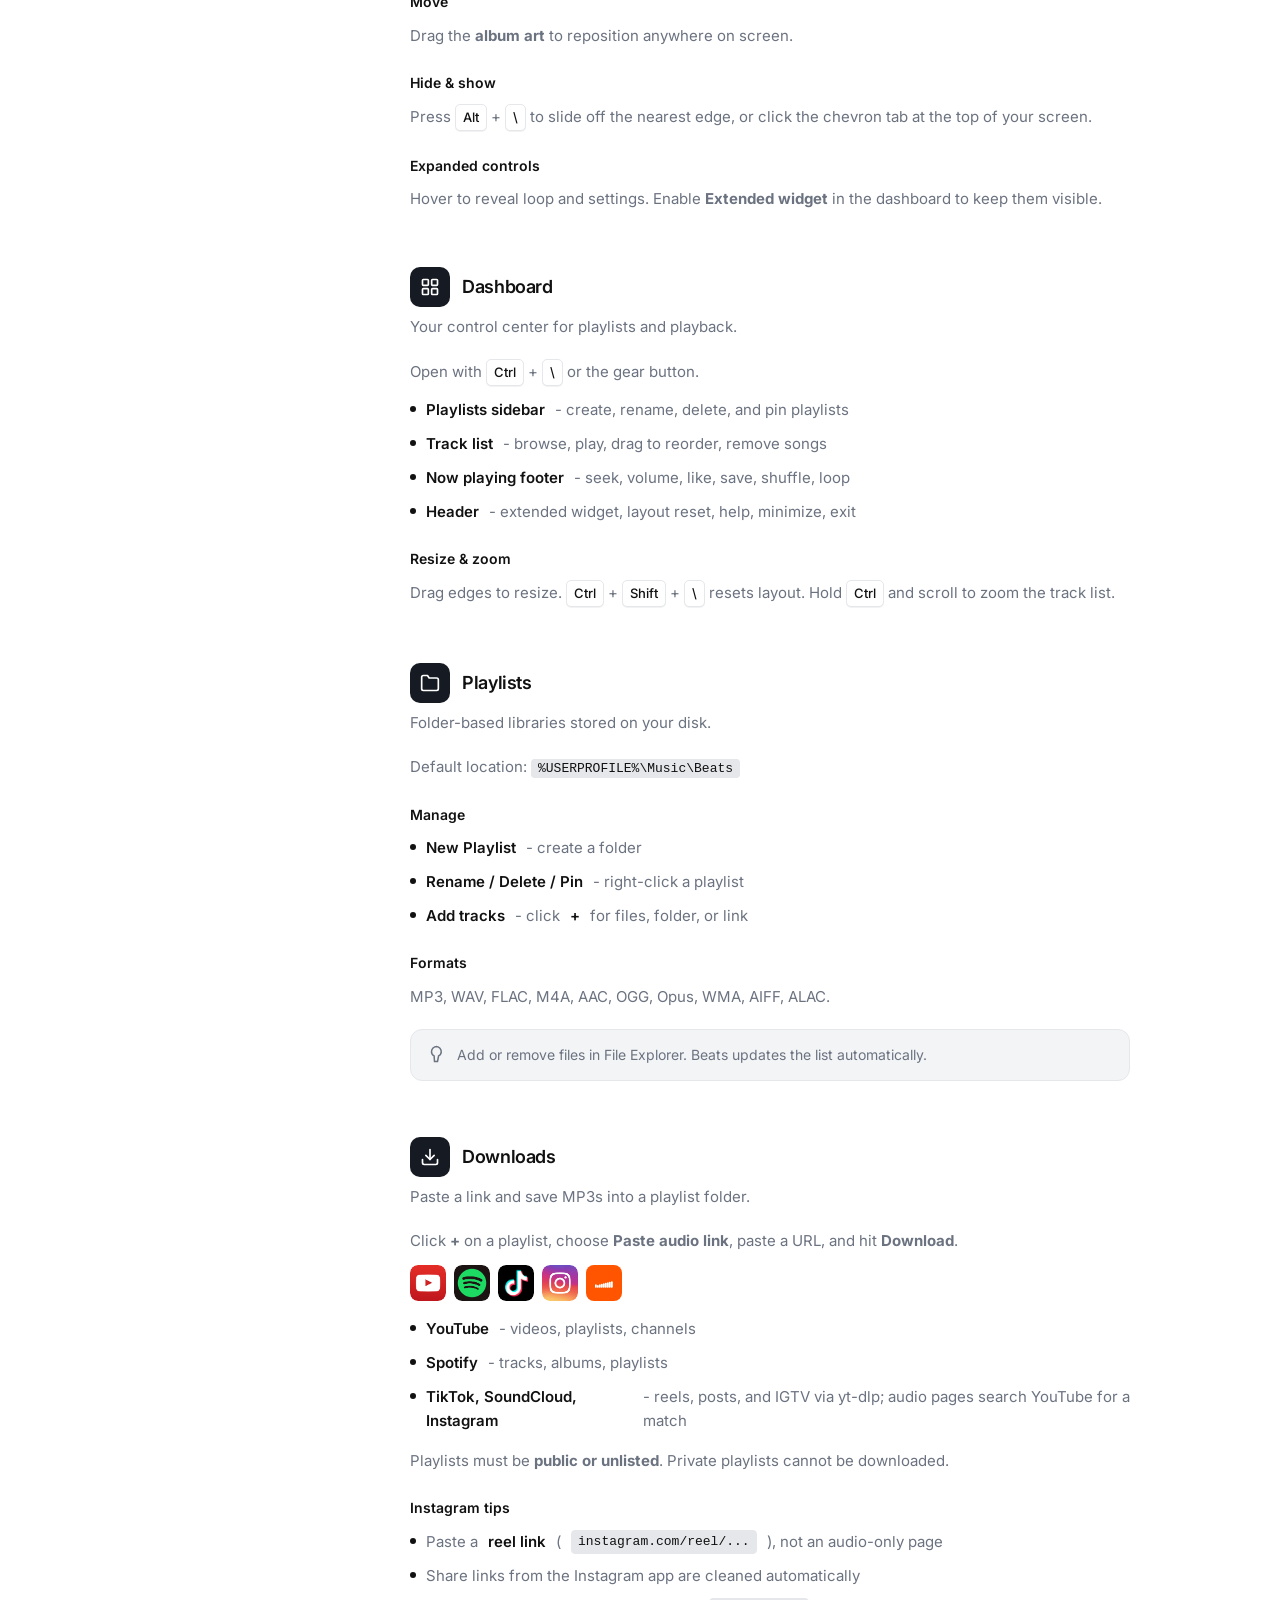
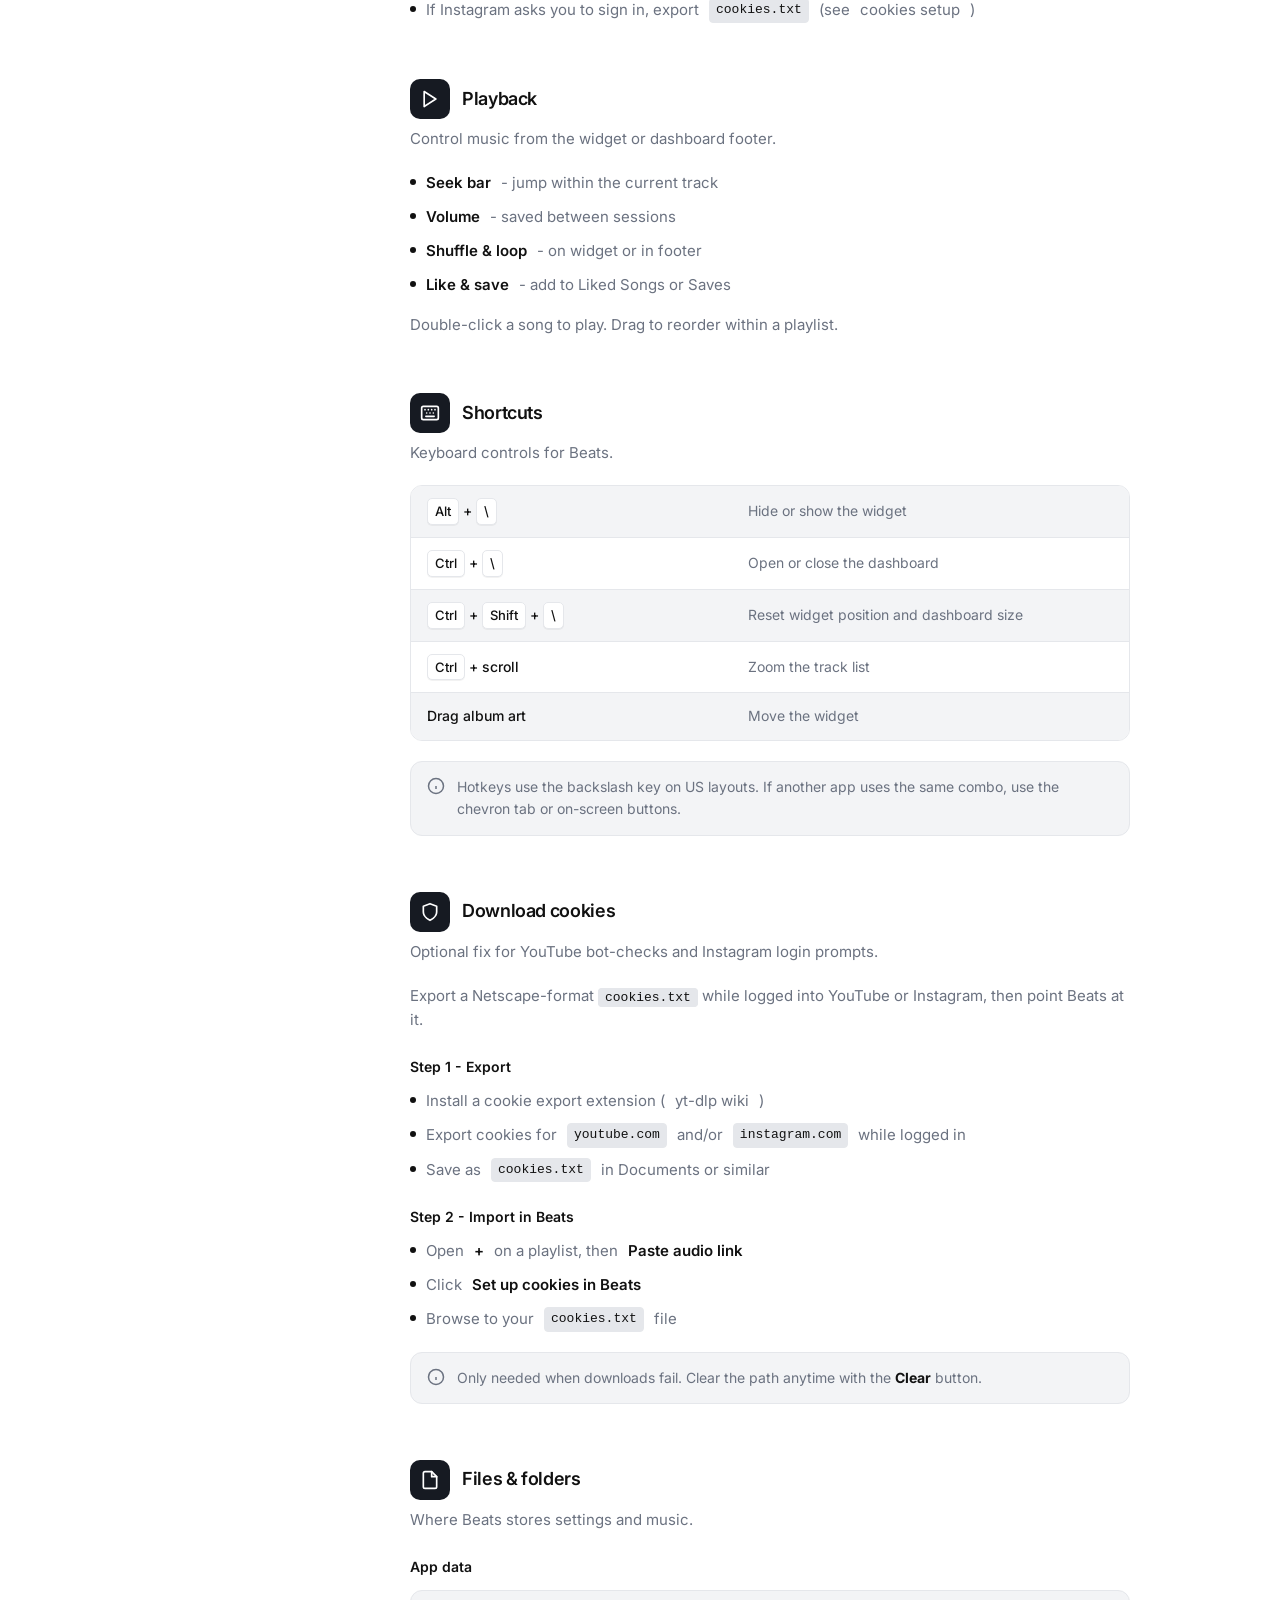
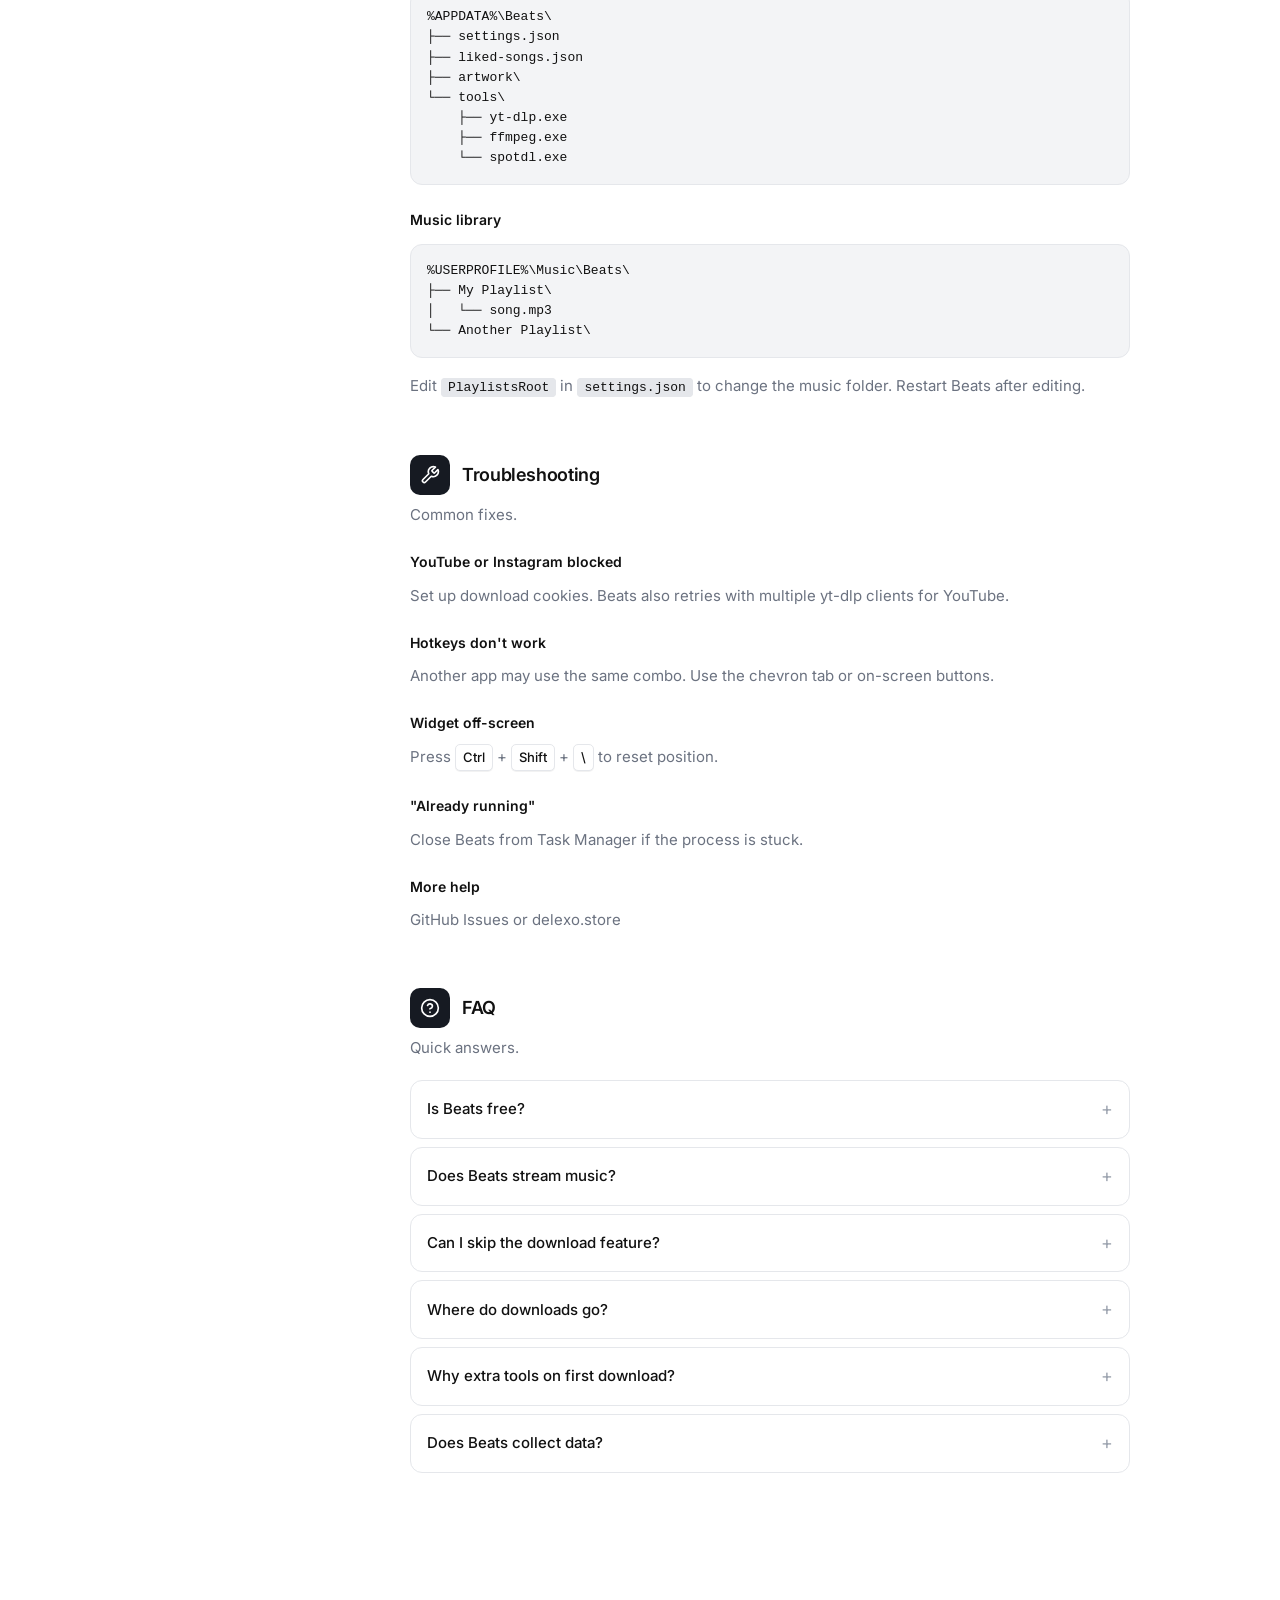
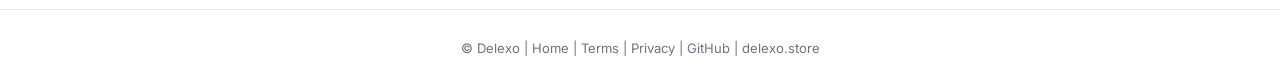
==== commit 58465577: "Fix website image paths after CSS split. Use ../assets/ for the desktop wallpaper in main.css and ad" ====
--- a/website/help.html
+++ b/website/help.html
@@ -6,643 +6,12 @@
   <title>Help - Beats</title>
   <meta name="description" content="User manual for Beats - the floating desktop music player for Windows." />
   <meta name="beats-repo" content="Delexoo/beats" />
+  <base href="./" />
   <link rel="icon" href="assets/app-icon.png" type="image/png" />
   <link rel="preconnect" href="https://fonts.googleapis.com" />
   <link rel="preconnect" href="https://fonts.gstatic.com" crossorigin />
   <link href="https://fonts.googleapis.com/css2?family=Anton&family=Inter:wght@400;500;600;700&display=swap" rel="stylesheet" />
-  <style>
-    :root {
-      --bg: #ffffff;
-      --text: #111111;
-      --text-muted: #6b7280;
-      --text-faint: #9ca3af;
-      --border: #e5e7eb;
-      --surface: #f3f4f6;
-      --surface-2: #e5e7eb;
-      --pill: #161a22;
-      --pill-border: #2a3140;
-      --radius: 12px;
-      --header-h: 60px;
-      --sidebar-w: 240px;
-      --content-max: 720px;
-    }
-
-    * { box-sizing: border-box; margin: 0; padding: 0; }
-
-    html {
-      scroll-behavior: smooth;
-      scroll-padding-top: calc(var(--header-h) + 20px);
-    }
-
-    body {
-      font-family: "Inter", system-ui, sans-serif;
-      background: var(--bg);
-      color: var(--text);
-      font-size: 15px;
-      line-height: 1.6;
-      -webkit-font-smoothing: antialiased;
-    }
-
-    a {
-      color: var(--text-muted);
-      text-decoration: none;
-    }
-
-    a:hover {
-      color: var(--text);
-      text-decoration: underline;
-    }
-
-    a:visited { color: var(--text-muted); }
-
-    /* Header */
-    .header {
-      position: sticky;
-      top: 0;
-      z-index: 100;
-      height: var(--header-h);
-      display: flex;
-      align-items: center;
-      justify-content: space-between;
-      padding: 0 24px;
-      background: rgba(255, 255, 255, 0.9);
-      backdrop-filter: blur(12px);
-      border-bottom: 1px solid var(--border);
-    }
-
-    .brand {
-      font-family: "Anton", sans-serif;
-      font-size: 1.25rem;
-      letter-spacing: 0.02em;
-      color: var(--text);
-      text-decoration: none;
-    }
-
-    .brand:hover { color: var(--text); text-decoration: none; }
-    .brand:visited { color: var(--text); }
-
-    .nav {
-      display: flex;
-      align-items: center;
-      gap: 20px;
-      font-size: 0.875rem;
-    }
-
-    .nav a {
-      color: var(--text-muted);
-      text-decoration: none;
-    }
-
-    .nav a:hover { color: var(--text); text-decoration: none; }
-    .nav a:visited { color: var(--text-muted); }
-    .nav a.active { color: var(--text); font-weight: 500; }
-
-    .btn-dl {
-      padding: 8px 16px;
-      border-radius: 8px;
-      background: var(--text);
-      color: #fff;
-      font-size: 0.8125rem;
-      font-weight: 500;
-      text-decoration: none;
-    }
-
-    .btn-dl:hover {
-      background: #1f2937;
-      text-decoration: none;
-    }
-
-    /* Layout */
-    .layout {
-      max-width: 1100px;
-      margin: 0 auto;
-      padding: 48px 24px 80px;
-      display: grid;
-      grid-template-columns: var(--sidebar-w) 1fr;
-      gap: 56px;
-      align-items: start;
-    }
-
-    @media (max-width: 900px) {
-      .layout {
-        grid-template-columns: 1fr;
-        gap: 32px;
-        padding-top: 32px;
-      }
-    }
-
-    /* Sidebar */
-    .sidebar {
-      position: sticky;
-      top: calc(var(--header-h) + 24px);
-    }
-
-    @media (max-width: 900px) {
-      .sidebar { position: static; }
-    }
-
-    .sidebar-title {
-      font-size: 0.6875rem;
-      font-weight: 600;
-      letter-spacing: 0.08em;
-      text-transform: uppercase;
-      color: var(--text-faint);
-      margin-bottom: 12px;
-    }
-
-    .toc {
-      list-style: none;
-      display: flex;
-      flex-direction: column;
-      gap: 2px;
-    }
-
-    .toc a {
-      display: block;
-      padding: 7px 12px;
-      border-radius: 8px;
-      font-size: 0.8125rem;
-      color: var(--text-muted);
-      text-decoration: none;
-      transition: background 0.15s, color 0.15s;
-    }
-
-    .toc a:hover {
-      background: var(--surface);
-      color: var(--text);
-      text-decoration: none;
-    }
-
-    .toc a.active {
-      background: var(--surface-2);
-      color: var(--text);
-      font-weight: 500;
-    }
-
-    @media (max-width: 900px) {
-      .toc {
-        flex-direction: row;
-        flex-wrap: wrap;
-        gap: 8px;
-      }
-
-      .toc a {
-        border: 1px solid var(--border);
-        padding: 6px 12px;
-      }
-
-      .toc a.active {
-        background: var(--text);
-        color: #fff;
-        border-color: var(--text);
-      }
-    }
-
-    /* Main content */
-    .content { min-width: 0; max-width: var(--content-max); }
-
-    .page-hero {
-      margin-bottom: 40px;
-    }
-
-    .page-hero h1 {
-      font-size: clamp(1.75rem, 4vw, 2.25rem);
-      font-weight: 700;
-      letter-spacing: -0.03em;
-      line-height: 1.15;
-      margin-bottom: 12px;
-    }
-
-    .page-hero p {
-      color: var(--text-muted);
-      font-size: 1rem;
-      max-width: 48ch;
-    }
-
-    .tags {
-      display: flex;
-      flex-wrap: wrap;
-      gap: 8px;
-      margin-top: 16px;
-    }
-
-    .tag {
-      display: inline-flex;
-      align-items: center;
-      padding: 4px 10px;
-      border-radius: 999px;
-      background: var(--surface);
-      border: 1px solid var(--border);
-      font-size: 0.75rem;
-      font-weight: 500;
-      color: var(--text-muted);
-    }
-
-    /* Quick links grid */
-    .quick-grid {
-      display: grid;
-      grid-template-columns: repeat(2, 1fr);
-      gap: 12px;
-      margin-bottom: 48px;
-    }
-
-    @media (max-width: 560px) {
-      .quick-grid { grid-template-columns: 1fr; }
-    }
-
-    .quick-card {
-      display: flex;
-      gap: 14px;
-      padding: 16px;
-      border: 1px solid var(--border);
-      border-radius: var(--radius);
-      background: var(--surface);
-      text-decoration: none;
-      transition: border-color 0.15s, box-shadow 0.15s;
-    }
-
-    .quick-card:hover {
-      border-color: #d1d5db;
-      box-shadow: 0 2px 8px rgba(0, 0, 0, 0.04);
-      text-decoration: none;
-    }
-
-    .quick-icon {
-      width: 36px;
-      height: 36px;
-      border-radius: 9px;
-      background: #fff;
-      border: 1px solid var(--border);
-      display: flex;
-      align-items: center;
-      justify-content: center;
-      flex-shrink: 0;
-      color: var(--text);
-    }
-
-    .quick-icon svg {
-      width: 18px;
-      height: 18px;
-      stroke: currentColor;
-      fill: none;
-      stroke-width: 2;
-      stroke-linecap: round;
-      stroke-linejoin: round;
-    }
-
-    .quick-text strong {
-      display: block;
-      color: var(--text);
-      font-size: 0.875rem;
-      font-weight: 600;
-      margin-bottom: 2px;
-    }
-
-    .quick-text span {
-      color: var(--text-muted);
-      font-size: 0.8125rem;
-      line-height: 1.45;
-    }
-
-    /* Sections */
-    section {
-      margin-bottom: 56px;
-      scroll-margin-top: calc(var(--header-h) + 20px);
-    }
-
-    .section-head {
-      display: flex;
-      align-items: center;
-      gap: 12px;
-      margin-bottom: 8px;
-    }
-
-    .section-icon {
-      width: 40px;
-      height: 40px;
-      border-radius: 10px;
-      background: var(--pill);
-      color: #fff;
-      display: flex;
-      align-items: center;
-      justify-content: center;
-      flex-shrink: 0;
-    }
-
-    .section-icon svg {
-      width: 20px;
-      height: 20px;
-      stroke: currentColor;
-      fill: none;
-      stroke-width: 2;
-      stroke-linecap: round;
-      stroke-linejoin: round;
-    }
-
-    section h2 {
-      font-size: 1.125rem;
-      font-weight: 600;
-      letter-spacing: -0.02em;
-    }
-
-    .lead {
-      color: var(--text-muted);
-      font-size: 0.9375rem;
-      margin-bottom: 20px;
-    }
-
-    h3 {
-      font-size: 0.875rem;
-      font-weight: 600;
-      margin: 24px 0 10px;
-      color: var(--text);
-    }
-
-    p { margin-bottom: 12px; color: var(--text-muted); }
-    p:last-child { margin-bottom: 0; }
-
-    /* Icon bullet list */
-    .list {
-      list-style: none;
-      display: flex;
-      flex-direction: column;
-      gap: 10px;
-      margin: 0 0 16px;
-    }
-
-    .list li {
-      display: flex;
-      gap: 10px;
-      align-items: flex-start;
-      color: var(--text-muted);
-      font-size: 0.9375rem;
-    }
-
-    .list li::before {
-      content: "";
-      width: 6px;
-      height: 6px;
-      border-radius: 50%;
-      background: var(--text);
-      margin-top: 8px;
-      flex-shrink: 0;
-    }
-
-    .list li strong { color: var(--text); font-weight: 600; }
-
-    /* Numbered steps */
-    .steps {
-      list-style: none;
-      display: flex;
-      flex-direction: column;
-      gap: 0;
-      margin-bottom: 20px;
-      border: 1px solid var(--border);
-      border-radius: var(--radius);
-      overflow: hidden;
-    }
-
-    .steps li {
-      display: grid;
-      grid-template-columns: 48px 1fr;
-      gap: 0;
-      border-bottom: 1px solid var(--border);
-    }
-
-    .steps li:last-child { border-bottom: none; }
-
-    .step-num {
-      display: flex;
-      align-items: center;
-      justify-content: center;
-      background: var(--surface);
-      font-size: 0.8125rem;
-      font-weight: 700;
-      color: var(--text-faint);
-      border-right: 1px solid var(--border);
-    }
-
-    .step-body {
-      padding: 16px 18px;
-    }
-
-    .step-body strong {
-      display: block;
-      color: var(--text);
-      font-weight: 600;
-      font-size: 0.9375rem;
-      margin-bottom: 4px;
-    }
-
-    .step-body span {
-      color: var(--text-muted);
-      font-size: 0.875rem;
-      line-height: 1.55;
-    }
-
-    /* Callout */
-    .note {
-      display: flex;
-      gap: 12px;
-      padding: 14px 16px;
-      border-radius: var(--radius);
-      border: 1px solid var(--border);
-      background: var(--surface);
-      margin: 20px 0;
-      font-size: 0.875rem;
-      color: var(--text-muted);
-    }
-
-    .note svg {
-      width: 18px;
-      height: 18px;
-      stroke: currentColor;
-      fill: none;
-      stroke-width: 2;
-      flex-shrink: 0;
-      margin-top: 1px;
-    }
-
-    .note strong { color: var(--text); }
-
-    .tip {
-      border-color: var(--border);
-      background: var(--surface);
-      color: var(--text-muted);
-    }
-
-    .tip strong { color: var(--text); }
-
-    /* Shortcuts */
-    .keys {
-      display: flex;
-      flex-direction: column;
-      gap: 0;
-      border: 1px solid var(--border);
-      border-radius: var(--radius);
-      overflow: hidden;
-      margin-bottom: 16px;
-    }
-
-    .key-row {
-      display: grid;
-      grid-template-columns: 1fr 1.2fr;
-      gap: 16px;
-      padding: 12px 16px;
-      border-bottom: 1px solid var(--border);
-      align-items: center;
-    }
-
-    .key-row:last-child { border-bottom: none; }
-
-    .key-row:nth-child(odd) { background: var(--surface); }
-
-    .key-combo {
-      font-size: 0.875rem;
-      font-weight: 500;
-      color: var(--text);
-    }
-
-    .key-desc {
-      font-size: 0.875rem;
-      color: var(--text-muted);
-    }
-
-    kbd {
-      display: inline-block;
-      padding: 2px 7px;
-      border-radius: 5px;
-      border: 1px solid var(--border);
-      background: #fff;
-      font-family: inherit;
-      font-size: 0.8125rem;
-      font-weight: 500;
-      color: var(--text);
-      box-shadow: 0 1px 0 rgba(0, 0, 0, 0.05);
-    }
-
-    /* Platform badges */
-    .platforms {
-      display: flex;
-      flex-wrap: wrap;
-      gap: 8px;
-      margin: 12px 0 16px;
-    }
-
-    .platform {
-      width: 36px;
-      height: 36px;
-      border-radius: 8px;
-      display: flex;
-      align-items: center;
-      justify-content: center;
-      overflow: hidden;
-    }
-
-    .platform img { width: 100%; height: 100%; object-fit: contain; }
-    .platform.spotify { background: #1db954; }
-    .platform.tiktok { background: #010101; }
-    .platform.soundcloud { background: #ff5500; }
-    .platform svg { width: 18px; height: 18px; fill: #fff; }
-
-    /* Code */
-    code {
-      font-family: ui-monospace, "Cascadia Code", monospace;
-      font-size: 0.8125rem;
-      background: var(--surface-2);
-      border: 1px solid var(--border);
-      border-radius: 4px;
-      padding: 1px 6px;
-      color: var(--text);
-    }
-
-    pre {
-      padding: 16px;
-      border-radius: var(--radius);
-      border: 1px solid var(--border);
-      background: var(--surface);
-      overflow-x: auto;
-      font-size: 0.8125rem;
-      line-height: 1.55;
-      margin: 12px 0 16px;
-    }
-
-    pre code {
-      background: none;
-      border: none;
-      padding: 0;
-    }
-
-    /* FAQ */
-    .faq {
-      display: flex;
-      flex-direction: column;
-      gap: 8px;
-    }
-
-    details {
-      border: 1px solid var(--border);
-      border-radius: var(--radius);
-      overflow: hidden;
-    }
-
-    summary {
-      padding: 14px 16px;
-      font-weight: 500;
-      font-size: 0.9375rem;
-      cursor: pointer;
-      list-style: none;
-      display: flex;
-      align-items: center;
-      justify-content: space-between;
-      gap: 12px;
-      user-select: none;
-      color: var(--text);
-    }
-
-    summary::-webkit-details-marker { display: none; }
-
-    summary::after {
-      content: "+";
-      font-size: 1.125rem;
-      font-weight: 400;
-      color: var(--text-faint);
-    }
-
-    details[open] summary::after { content: "-"; }
-
-    details[open] summary {
-      border-bottom: 1px solid var(--border);
-      background: var(--surface);
-    }
-
-    .faq-body {
-      padding: 14px 16px;
-      font-size: 0.875rem;
-      color: var(--text-muted);
-    }
-
-    /* Footer */
-    .footer {
-      border-top: 1px solid var(--border);
-      padding: 28px 24px;
-      text-align: center;
-      font-size: 0.8125rem;
-      color: var(--text-faint);
-    }
-
-    .footer a {
-      color: var(--text-muted);
-      text-decoration: none;
-    }
-
-    .footer a:hover { color: var(--text); text-decoration: none; }
-    .footer a:visited { color: var(--text-muted); }
-
-    @media (prefers-reduced-motion: reduce) {
-      html { scroll-behavior: auto; }
-    }
-  </style>
+  <link rel="stylesheet" href="css/help.css" />
 </head>
 <body>
 
@@ -859,12 +228,9 @@
 
         <div class="platforms" aria-label="Supported platforms">
           <span class="platform" title="YouTube"><img src="assets/youtube.png" width="36" height="36" alt="YouTube" /></span>
-          <span class="platform spotify" title="Spotify" aria-hidden="true">
-            <svg viewBox="0 0 24 24"><path d="M12 0C5.4 0 0 5.4 0 12s5.4 12 12 12 12-5.4 12-12S18.66 0 12 0zm5.521 17.34c-.24.359-.66.48-1.021.24-2.82-1.74-6.36-2.101-10.561-1.141-.418.122-.779-.179-.899-.539-.12-.421.18-.78.54-.9 4.56-1.021 8.52-.6 11.64 1.32.42.18.479.659.301 1.02zm1.44-3.3c-.301.42-.841.6-1.262.3-3.239-1.98-8.159-2.58-11.939-1.38-.479.12-1.02-.12-1.14-.6-.12-.48.12-1.021.6-1.141C9.6 9.9 15 10.561 18.72 12.84c.361.181.54.78.241 1.2zm.12-3.36C15.24 8.4 8.82 8.16 5.16 9.301c-.6.179-1.2-.181-1.38-.721-.18-.601.18-1.2.72-1.381 4.26-1.26 11.28-1.02 15.721 1.621.539.3.719 1.02.419 1.56-.299.421-1.02.599-1.559.3z"/></svg>
-          </span>
-          <span class="platform tiktok" title="TikTok" aria-hidden="true">
-            <svg viewBox="0 0 24 24"><path d="M19.59 6.69a4.83 4.83 0 0 1-3.77-4.25V2h-3.45v13.67a2.89 2.89 0 0 1-2.88 2.5 2.89 2.89 0 0 1-2.89-2.89 2.89 2.89 0 0 1 2.89-2.89c.28 0 .54.04.79.1v-3.5a6.37 6.37 0 0 0-.79-.05 6.34 6.34 0 0 0-6.34 6.34 6.34 6.34 0 0 0 6.34 6.34 6.34 6.34 0 0 0 6.33-6.34V8.5a8.16 8.16 0 0 0 4.77 1.52V6.6a4.85 4.85 0 0 1-1-.09z"/></svg>
-          </span>
+          <span class="platform" title="Spotify"><img src="assets/Spotify.png" width="36" height="36" alt="Spotify" /></span>
+          <span class="platform" title="TikTok"><img src="assets/tiktok.png" width="36" height="36" alt="TikTok" /></span>
+          <span class="platform" title="Instagram"><img src="assets/instagram.jpg" width="36" height="36" alt="Instagram" /></span>
           <span class="platform soundcloud" title="SoundCloud" aria-hidden="true">
             <svg viewBox="0 0 24 24"><path d="M1.175 13.5c-.64 0-1.175.533-1.175 1.175v2.65c0 .642.535 1.175 1.175 1.175S2.35 17.967 2.35 17.325v-2.65c0-.642-.523-1.175-1.175-1.175zm2.65 1.325c-.642 0-1.175.535-1.175 1.175v1.325c0 .642.533 1.175 1.175 1.175.642 0 1.175-.533 1.175-1.175v-1.325c0-.64-.533-1.175-1.175-1.175zm2.65-1.325c-.642 0-1.175.533-1.175 1.175v2.65c0 .642.533 1.175 1.175 1.175.642 0 1.175-.533 1.175-1.175v-2.65c0-.642-.533-1.175-1.175-1.175zm2.65-.65c-.642 0-1.175.533-1.175 1.175v3.3c0 .642.533 1.175 1.175 1.175.642 0 1.175-.533 1.175-1.175v-3.3c0-.642-.533-1.175-1.175-1.175zm2.65-.65c-.642 0-1.175.533-1.175 1.175v3.95c0 .642.533 1.175 1.175 1.175.642 0 1.175-.533 1.175-1.175v-3.95c0-.642-.533-1.175-1.175-1.175zm2.65-.65c-.642 0-1.175.533-1.175 1.175v4.6c0 .642.533 1.175 1.175 1.175.642 0 1.175-.533 1.175-1.175v-4.6c0-.642-.533-1.175-1.175-1.175zm2.65-.65c-.642 0-1.175.533-1.175 1.175v5.25c0 .642.533 1.175 1.175 1.175.642 0 1.175-.533 1.175-1.175v-5.25c0-.642-.533-1.175-1.175-1.175zm2.65-.65c-.642 0-1.175.533-1.175 1.175v5.9c0 .642.533 1.175 1.175 1.175.642 0 1.175-.533 1.175-1.175v-5.9c0-.642-.533-1.175-1.175-1.175zm2.65-.65c-.642 0-1.175.533-1.175 1.175v6.55c0 .642.533 1.175 1.175 1.175.642 0 1.175-.533 1.175-1.175v-6.55c0-.642-.533-1.175-1.175-1.175zm2.65-.65c-.642 0-1.175.533-1.175 1.175v7.2c0 .642.533 1.175 1.175 1.175.642 0 1.175-.533 1.175-1.175v-7.2c0-.642-.533-1.175-1.175-1.175zm2.65-.65c-.642 0-1.175.533-1.175 1.175v7.85c0 .642.533 1.175 1.175 1.175.642 0 1.175-.533 1.175-1.175v-7.85c0-.642-.533-1.175-1.175-1.175z"/></svg>
           </span>
@@ -1069,73 +435,6 @@
     <p>&copy; Delexo | <a href="./">Home</a> | <a href="terms.html">Terms</a> | <a href="privacy.html">Privacy</a> | <a href="https://github.com/Delexoo/beats" target="_blank" rel="noopener">GitHub</a> | <a href="https://delexo.store" target="_blank" rel="noopener">delexo.store</a></p>
   </footer>
 
-  <script>
-    (function () {
-      var ASSET = "Beats-Setup-x64.exe";
-      var repo = (document.querySelector('meta[name="beats-repo"]') || {}).content || "Delexoo/beats";
-      var dl = document.getElementById("download-link");
-
-      function releaseDownloadUrl(version) {
-        var v = String(version || "").replace(/^v/i, "");
-        if (!v) {
-          return "https://github.com/" + repo + "/releases/latest/download/" + ASSET;
-        }
-        return "https://github.com/" + repo + "/releases/download/v" + v + "/" + ASSET;
-      }
-
-      function parseVersionParts(value) {
-        return String(value || "").replace(/^v/i, "").split(".").map(function (n) {
-          return parseInt(n, 10) || 0;
-        });
-      }
-
-      function isNewerVersion(a, b) {
-        var av = parseVersionParts(a);
-        var bv = parseVersionParts(b);
-        for (var i = 0; i < 3; i++) {
-          if (av[i] > bv[i]) return true;
-          if (av[i] < bv[i]) return false;
-        }
-        return false;
-      }
-
-      function setDownloadUrl(version) {
-        if (dl) dl.href = releaseDownloadUrl(version);
-      }
-
-      Promise.all([
-        fetch("version.json").then(function (r) { return r.ok ? r.json() : null; }).catch(function () { return null; }),
-        fetch("https://api.github.com/repos/" + repo + "/releases/latest").then(function (r) { return r.ok ? r.json() : null; }).catch(function () { return null; })
-      ]).then(function (results) {
-        var local = results[0];
-        var api = results[1];
-        var useVersion = local && local.version ? local.version : null;
-        if (api && api.tag_name && (!useVersion || !isNewerVersion(useVersion, api.tag_name))) {
-          useVersion = api.tag_name.replace(/^v/i, "");
-        }
-        setDownloadUrl(useVersion);
-      });
-
-      var links = document.querySelectorAll(".toc a");
-      var sections = [];
-      links.forEach(function (a) {
-        var el = document.getElementById(a.getAttribute("href").slice(1));
-        if (el) sections.push({ link: a, el: el });
-      });
-
-      function onScroll() {
-        var y = window.scrollY + 100;
-        var cur = sections[0];
-        sections.forEach(function (s) {
-          if (s.el.offsetTop <= y) cur = s;
-        });
-        links.forEach(function (l) { l.classList.remove("active"); });
-        if (cur) cur.link.classList.add("active");
-      }
-
-      window.addEventListener("scroll", onScroll, { passive: true });
-      onScroll();
-    })();
-  </script>
+  <script src="js/help.js"></script>
 </body>
 </html>
--- a/website/css/help.css
+++ b/website/css/help.css
@@ -0,0 +1,629 @@
+:root {
+  --bg: #ffffff;
+  --text: #111111;
+  --text-muted: #6b7280;
+  --text-faint: #9ca3af;
+  --border: #e5e7eb;
+  --surface: #f3f4f6;
+  --surface-2: #e5e7eb;
+  --pill: #161a22;
+  --pill-border: #2a3140;
+  --radius: 12px;
+  --header-h: 60px;
+  --sidebar-w: 240px;
+  --content-max: 720px;
+}
+
+* { box-sizing: border-box; margin: 0; padding: 0; }
+
+html {
+  scroll-behavior: smooth;
+  scroll-padding-top: calc(var(--header-h) + 20px);
+}
+
+body {
+  font-family: "Inter", system-ui, sans-serif;
+  background: var(--bg);
+  color: var(--text);
+  font-size: 15px;
+  line-height: 1.6;
+  -webkit-font-smoothing: antialiased;
+}
+
+a {
+  color: var(--text-muted);
+  text-decoration: none;
+}
+
+a:hover {
+  color: var(--text);
+  text-decoration: underline;
+}
+
+a:visited { color: var(--text-muted); }
+
+/* Header */
+.header {
+  position: sticky;
+  top: 0;
+  z-index: 100;
+  height: var(--header-h);
+  display: flex;
+  align-items: center;
+  justify-content: space-between;
+  padding: 0 24px;
+  background: rgba(255, 255, 255, 0.9);
+  backdrop-filter: blur(12px);
+  border-bottom: 1px solid var(--border);
+}
+
+.brand {
+  font-family: "Anton", sans-serif;
+  font-size: 1.25rem;
+  letter-spacing: 0.02em;
+  color: var(--text);
+  text-decoration: none;
+}
+
+.brand:hover { color: var(--text); text-decoration: none; }
+.brand:visited { color: var(--text); }
+
+.nav {
+  display: flex;
+  align-items: center;
+  gap: 20px;
+  font-size: 0.875rem;
+}
+
+.nav a {
+  color: var(--text-muted);
+  text-decoration: none;
+}
+
+.nav a:hover { color: var(--text); text-decoration: none; }
+.nav a:visited { color: var(--text-muted); }
+.nav a.active { color: var(--text); font-weight: 500; }
+
+.btn-dl {
+  padding: 8px 16px;
+  border-radius: 8px;
+  background: var(--text);
+  color: #fff;
+  font-size: 0.8125rem;
+  font-weight: 500;
+  text-decoration: none;
+}
+
+.btn-dl:hover {
+  background: #1f2937;
+  text-decoration: none;
+}
+
+/* Layout */
+.layout {
+  max-width: 1100px;
+  margin: 0 auto;
+  padding: 48px 24px 80px;
+  display: grid;
+  grid-template-columns: var(--sidebar-w) 1fr;
+  gap: 56px;
+  align-items: start;
+}
+
+@media (max-width: 900px) {
+  .layout {
+    grid-template-columns: 1fr;
+    gap: 32px;
+    padding-top: 32px;
+  }
+}
+
+/* Sidebar */
+.sidebar {
+  position: sticky;
+  top: calc(var(--header-h) + 24px);
+}
+
+@media (max-width: 900px) {
+  .sidebar { position: static; }
+}
+
+.sidebar-title {
+  font-size: 0.6875rem;
+  font-weight: 600;
+  letter-spacing: 0.08em;
+  text-transform: uppercase;
+  color: var(--text-faint);
+  margin-bottom: 12px;
+}
+
+.toc {
+  list-style: none;
+  display: flex;
+  flex-direction: column;
+  gap: 2px;
+}
+
+.toc a {
+  display: block;
+  padding: 7px 12px;
+  border-radius: 8px;
+  font-size: 0.8125rem;
+  color: var(--text-muted);
+  text-decoration: none;
+  transition: background 0.15s, color 0.15s;
+}
+
+.toc a:hover {
+  background: var(--surface);
+  color: var(--text);
+  text-decoration: none;
+}
+
+.toc a.active {
+  background: var(--surface-2);
+  color: var(--text);
+  font-weight: 500;
+}
+
+@media (max-width: 900px) {
+  .toc {
+    flex-direction: row;
+    flex-wrap: wrap;
+    gap: 8px;
+  }
+
+  .toc a {
+    border: 1px solid var(--border);
+    padding: 6px 12px;
+  }
+
+  .toc a.active {
+    background: var(--text);
+    color: #fff;
+    border-color: var(--text);
+  }
+}
+
+/* Main content */
+.content { min-width: 0; max-width: var(--content-max); }
+
+.page-hero {
+  margin-bottom: 40px;
+}
+
+.page-hero h1 {
+  font-size: clamp(1.75rem, 4vw, 2.25rem);
+  font-weight: 700;
+  letter-spacing: -0.03em;
+  line-height: 1.15;
+  margin-bottom: 12px;
+}
+
+.page-hero p {
+  color: var(--text-muted);
+  font-size: 1rem;
+  max-width: 48ch;
+}
+
+.tags {
+  display: flex;
+  flex-wrap: wrap;
+  gap: 8px;
+  margin-top: 16px;
+}
+
+.tag {
+  display: inline-flex;
+  align-items: center;
+  padding: 4px 10px;
+  border-radius: 999px;
+  background: var(--surface);
+  border: 1px solid var(--border);
+  font-size: 0.75rem;
+  font-weight: 500;
+  color: var(--text-muted);
+}
+
+/* Quick links grid */
+.quick-grid {
+  display: grid;
+  grid-template-columns: repeat(2, 1fr);
+  gap: 12px;
+  margin-bottom: 48px;
+}
+
+@media (max-width: 560px) {
+  .quick-grid { grid-template-columns: 1fr; }
+}
+
+.quick-card {
+  display: flex;
+  gap: 14px;
+  padding: 16px;
+  border: 1px solid var(--border);
+  border-radius: var(--radius);
+  background: var(--surface);
+  text-decoration: none;
+  transition: border-color 0.15s, box-shadow 0.15s;
+}
+
+.quick-card:hover {
+  border-color: #d1d5db;
+  box-shadow: 0 2px 8px rgba(0, 0, 0, 0.04);
+  text-decoration: none;
+}
+
+.quick-icon {
+  width: 36px;
+  height: 36px;
+  border-radius: 9px;
+  background: #fff;
+  border: 1px solid var(--border);
+  display: flex;
+  align-items: center;
+  justify-content: center;
+  flex-shrink: 0;
+  color: var(--text);
+}
+
+.quick-icon svg {
+  width: 18px;
+  height: 18px;
+  stroke: currentColor;
+  fill: none;
+  stroke-width: 2;
+  stroke-linecap: round;
+  stroke-linejoin: round;
+}
+
+.quick-text strong {
+  display: block;
+  color: var(--text);
+  font-size: 0.875rem;
+  font-weight: 600;
+  margin-bottom: 2px;
+}
+
+.quick-text span {
+  color: var(--text-muted);
+  font-size: 0.8125rem;
+  line-height: 1.45;
+}
+
+/* Sections */
+section {
+  margin-bottom: 56px;
+  scroll-margin-top: calc(var(--header-h) + 20px);
+}
+
+.section-head {
+  display: flex;
+  align-items: center;
+  gap: 12px;
+  margin-bottom: 8px;
+}
+
+.section-icon {
+  width: 40px;
+  height: 40px;
+  border-radius: 10px;
+  background: var(--pill);
+  color: #fff;
+  display: flex;
+  align-items: center;
+  justify-content: center;
+  flex-shrink: 0;
+}
+
+.section-icon svg {
+  width: 20px;
+  height: 20px;
+  stroke: currentColor;
+  fill: none;
+  stroke-width: 2;
+  stroke-linecap: round;
+  stroke-linejoin: round;
+}
+
+section h2 {
+  font-size: 1.125rem;
+  font-weight: 600;
+  letter-spacing: -0.02em;
+}
+
+.lead {
+  color: var(--text-muted);
+  font-size: 0.9375rem;
+  margin-bottom: 20px;
+}
+
+h3 {
+  font-size: 0.875rem;
+  font-weight: 600;
+  margin: 24px 0 10px;
+  color: var(--text);
+}
+
+p { margin-bottom: 12px; color: var(--text-muted); }
+p:last-child { margin-bottom: 0; }
+
+/* Icon bullet list */
+.list {
+  list-style: none;
+  display: flex;
+  flex-direction: column;
+  gap: 10px;
+  margin: 0 0 16px;
+}
+
+.list li {
+  display: flex;
+  gap: 10px;
+  align-items: flex-start;
+  color: var(--text-muted);
+  font-size: 0.9375rem;
+}
+
+.list li::before {
+  content: "";
+  width: 6px;
+  height: 6px;
+  border-radius: 50%;
+  background: var(--text);
+  margin-top: 8px;
+  flex-shrink: 0;
+}
+
+.list li strong { color: var(--text); font-weight: 600; }
+
+/* Numbered steps */
+.steps {
+  list-style: none;
+  display: flex;
+  flex-direction: column;
+  gap: 0;
+  margin-bottom: 20px;
+  border: 1px solid var(--border);
+  border-radius: var(--radius);
+  overflow: hidden;
+}
+
+.steps li {
+  display: grid;
+  grid-template-columns: 48px 1fr;
+  gap: 0;
+  border-bottom: 1px solid var(--border);
+}
+
+.steps li:last-child { border-bottom: none; }
+
+.step-num {
+  display: flex;
+  align-items: center;
+  justify-content: center;
+  background: var(--surface);
+  font-size: 0.8125rem;
+  font-weight: 700;
+  color: var(--text-faint);
+  border-right: 1px solid var(--border);
+}
+
+.step-body {
+  padding: 16px 18px;
+}
+
+.step-body strong {
+  display: block;
+  color: var(--text);
+  font-weight: 600;
+  font-size: 0.9375rem;
+  margin-bottom: 4px;
+}
+
+.step-body span {
+  color: var(--text-muted);
+  font-size: 0.875rem;
+  line-height: 1.55;
+}
+
+/* Callout */
+.note {
+  display: flex;
+  gap: 12px;
+  padding: 14px 16px;
+  border-radius: var(--radius);
+  border: 1px solid var(--border);
+  background: var(--surface);
+  margin: 20px 0;
+  font-size: 0.875rem;
+  color: var(--text-muted);
+}
+
+.note svg {
+  width: 18px;
+  height: 18px;
+  stroke: currentColor;
+  fill: none;
+  stroke-width: 2;
+  flex-shrink: 0;
+  margin-top: 1px;
+}
+
+.note strong { color: var(--text); }
+
+.tip {
+  border-color: var(--border);
+  background: var(--surface);
+  color: var(--text-muted);
+}
+
+.tip strong { color: var(--text); }
+
+/* Shortcuts */
+.keys {
+  display: flex;
+  flex-direction: column;
+  gap: 0;
+  border: 1px solid var(--border);
+  border-radius: var(--radius);
+  overflow: hidden;
+  margin-bottom: 16px;
+}
+
+.key-row {
+  display: grid;
+  grid-template-columns: 1fr 1.2fr;
+  gap: 16px;
+  padding: 12px 16px;
+  border-bottom: 1px solid var(--border);
+  align-items: center;
+}
+
+.key-row:last-child { border-bottom: none; }
+
+.key-row:nth-child(odd) { background: var(--surface); }
+
+.key-combo {
+  font-size: 0.875rem;
+  font-weight: 500;
+  color: var(--text);
+}
+
+.key-desc {
+  font-size: 0.875rem;
+  color: var(--text-muted);
+}
+
+kbd {
+  display: inline-block;
+  padding: 2px 7px;
+  border-radius: 5px;
+  border: 1px solid var(--border);
+  background: #fff;
+  font-family: inherit;
+  font-size: 0.8125rem;
+  font-weight: 500;
+  color: var(--text);
+  box-shadow: 0 1px 0 rgba(0, 0, 0, 0.05);
+}
+
+/* Platform badges */
+.platforms {
+  display: flex;
+  flex-wrap: wrap;
+  gap: 8px;
+  margin: 12px 0 16px;
+}
+
+.platform {
+  width: 36px;
+  height: 36px;
+  border-radius: 8px;
+  display: flex;
+  align-items: center;
+  justify-content: center;
+  overflow: hidden;
+}
+
+.platform img { width: 100%; height: 100%; object-fit: cover; border-radius: 8px; }
+.platform.soundcloud { background: #ff5500; }
+.platform svg { width: 18px; height: 18px; fill: #fff; }
+
+/* Code */
+code {
+  font-family: ui-monospace, "Cascadia Code", monospace;
+  font-size: 0.8125rem;
+  background: var(--surface-2);
+  border: 1px solid var(--border);
+  border-radius: 4px;
+  padding: 1px 6px;
+  color: var(--text);
+}
+
+pre {
+  padding: 16px;
+  border-radius: var(--radius);
+  border: 1px solid var(--border);
+  background: var(--surface);
+  overflow-x: auto;
+  font-size: 0.8125rem;
+  line-height: 1.55;
+  margin: 12px 0 16px;
+}
+
+pre code {
+  background: none;
+  border: none;
+  padding: 0;
+}
+
+/* FAQ */
+.faq {
+  display: flex;
+  flex-direction: column;
+  gap: 8px;
+}
+
+details {
+  border: 1px solid var(--border);
+  border-radius: var(--radius);
+  overflow: hidden;
+}
+
+summary {
+  padding: 14px 16px;
+  font-weight: 500;
+  font-size: 0.9375rem;
+  cursor: pointer;
+  list-style: none;
+  display: flex;
+  align-items: center;
+  justify-content: space-between;
+  gap: 12px;
+  user-select: none;
+  color: var(--text);
+}
+
+summary::-webkit-details-marker { display: none; }
+
+summary::after {
+  content: "+";
+  font-size: 1.125rem;
+  font-weight: 400;
+  color: var(--text-faint);
+}
+
+details[open] summary::after { content: "-"; }
+
+details[open] summary {
+  border-bottom: 1px solid var(--border);
+  background: var(--surface);
+}
+
+.faq-body {
+  padding: 14px 16px;
+  font-size: 0.875rem;
+  color: var(--text-muted);
+}
+
+/* Footer */
+.footer {
+  border-top: 1px solid var(--border);
+  padding: 28px 24px;
+  text-align: center;
+  font-size: 0.8125rem;
+  color: var(--text-faint);
+}
+
+.footer a {
+  color: var(--text-muted);
+  text-decoration: none;
+}
+
+.footer a:hover { color: var(--text); text-decoration: none; }
+.footer a:visited { color: var(--text-muted); }
+
+@media (prefers-reduced-motion: reduce) {
+  html { scroll-behavior: auto; }
+}
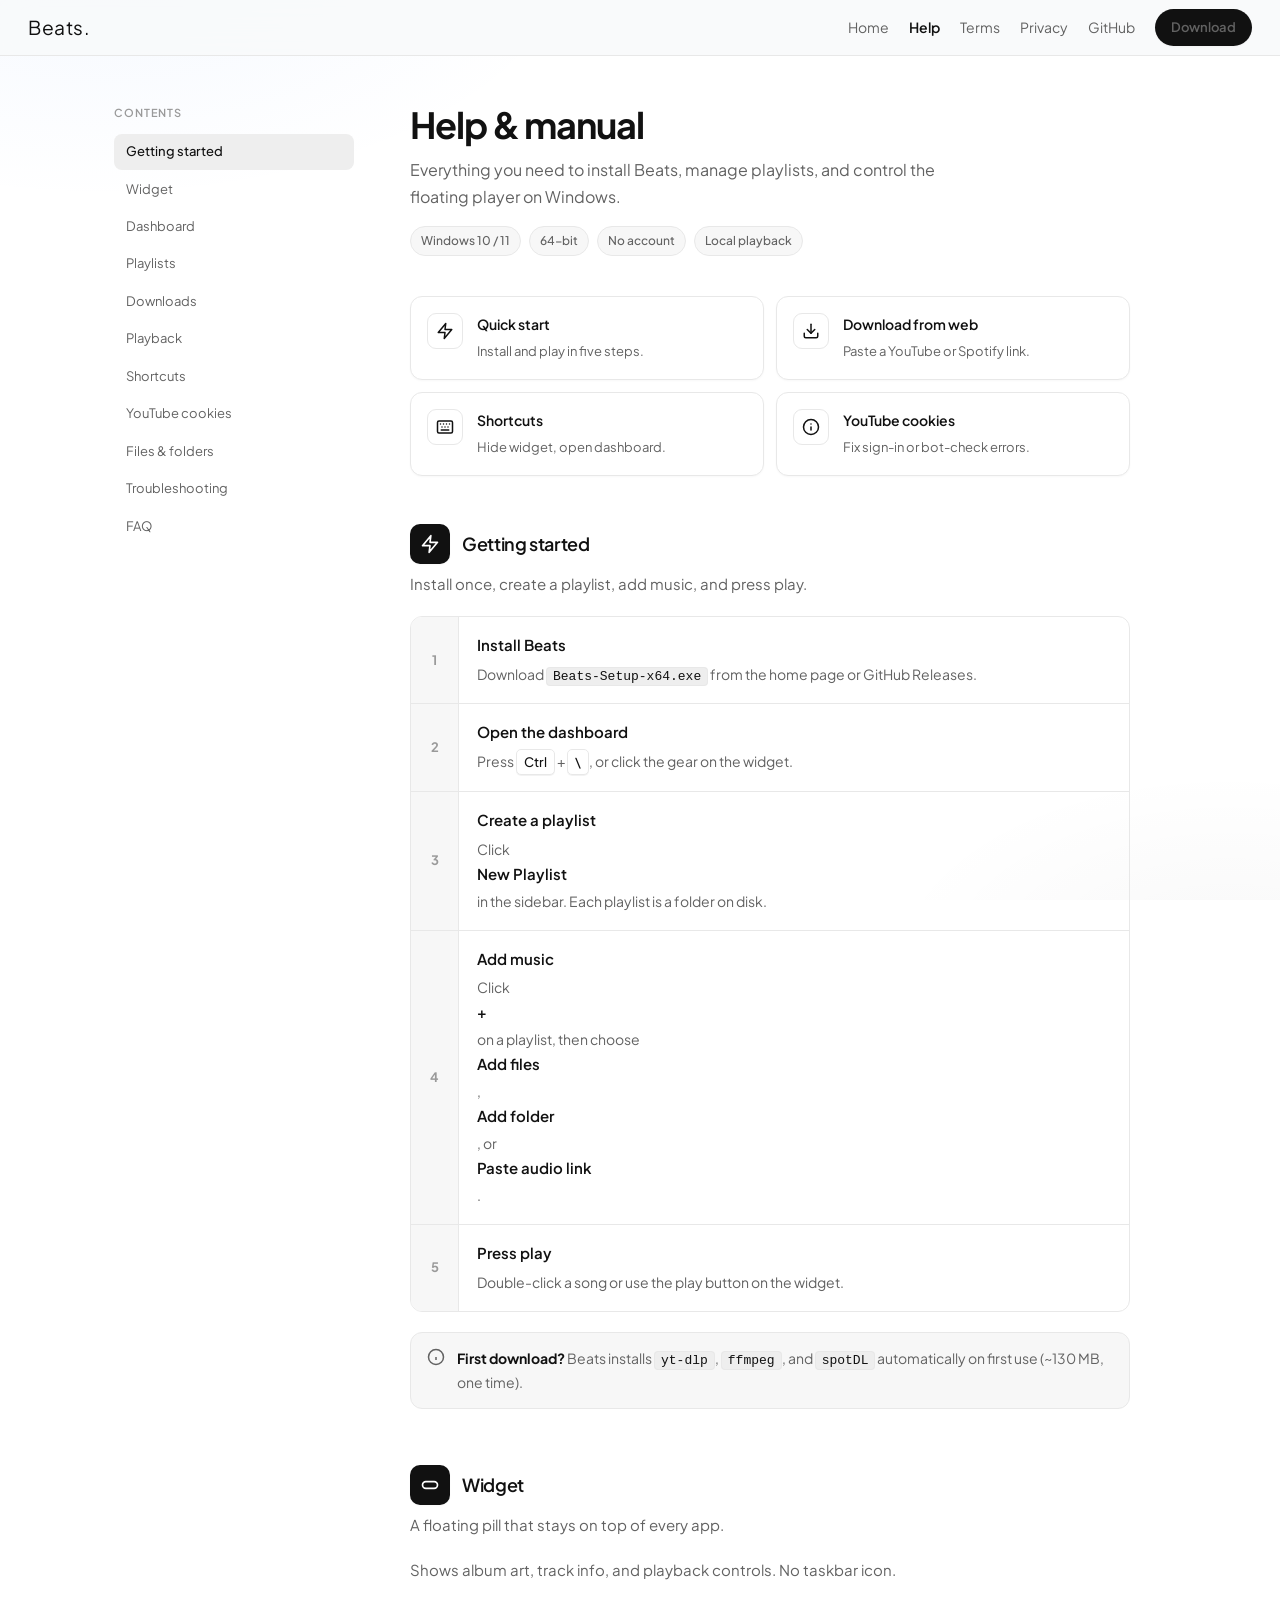
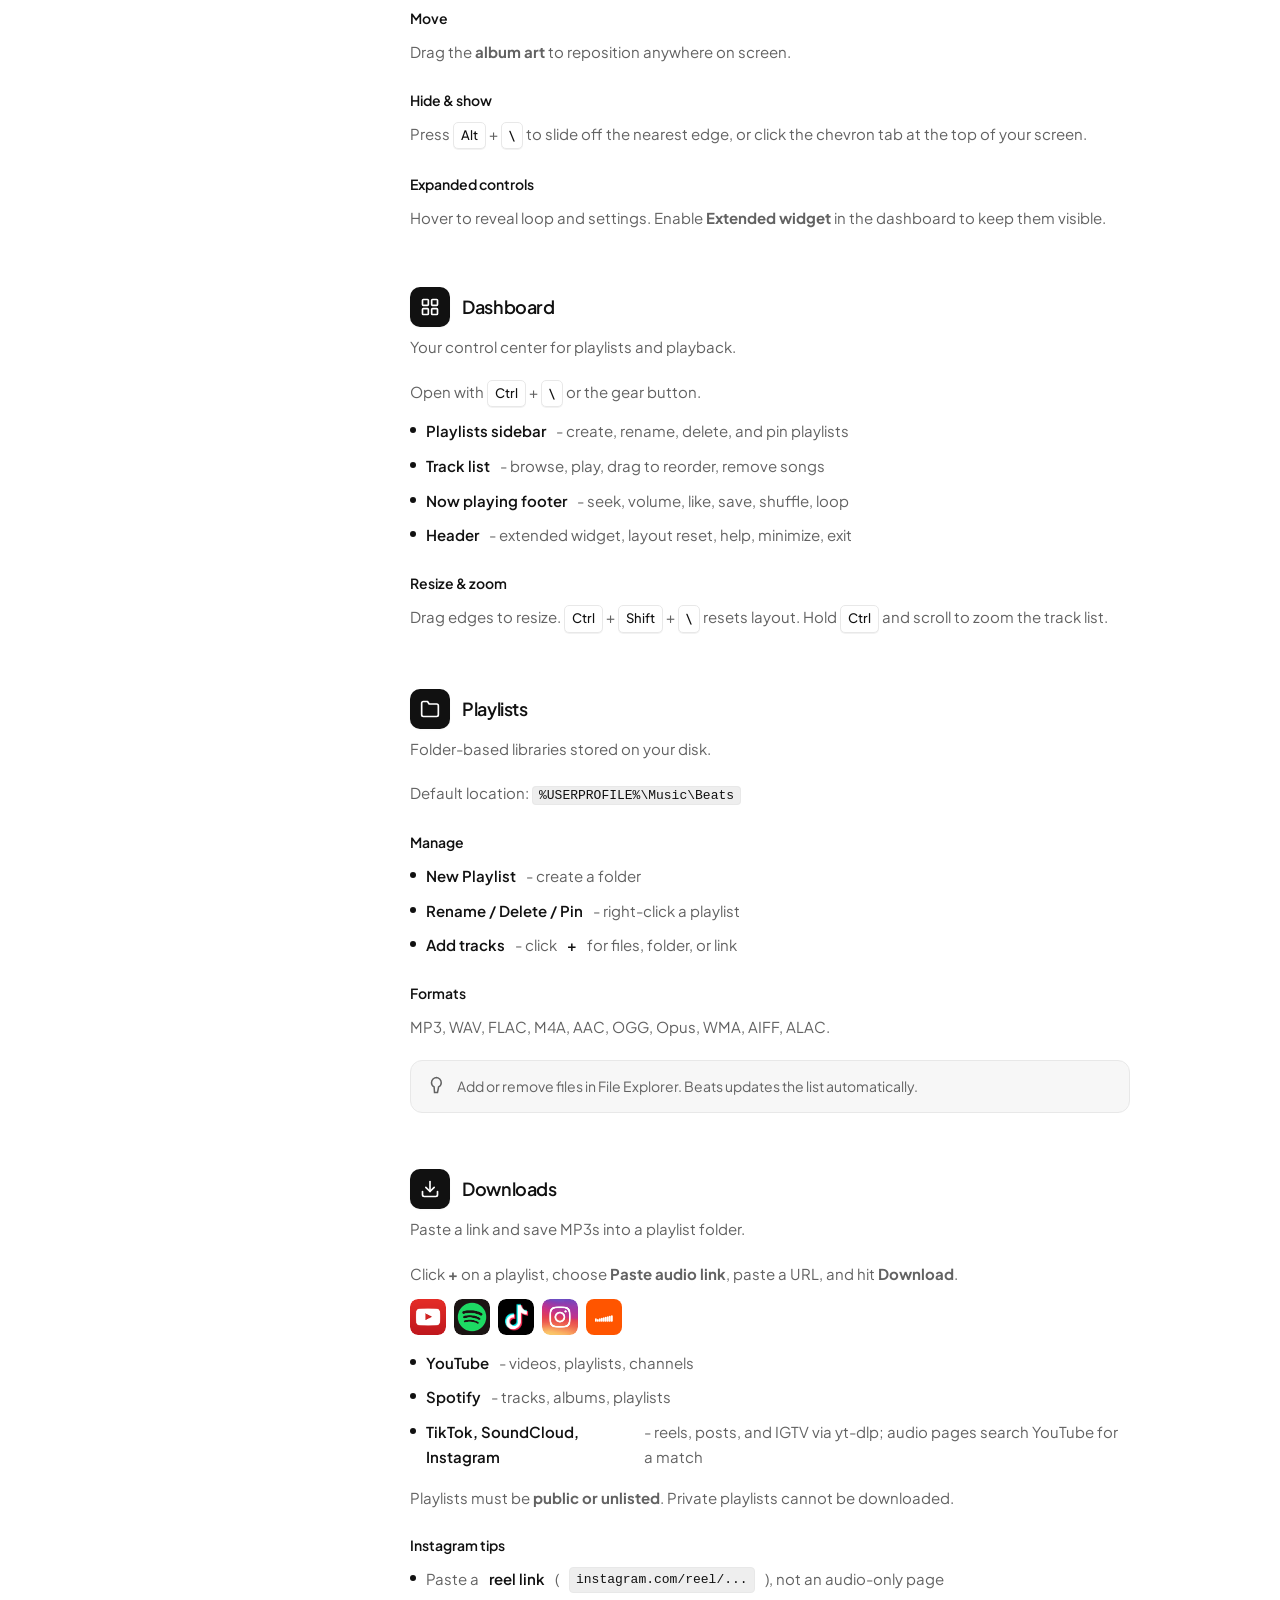
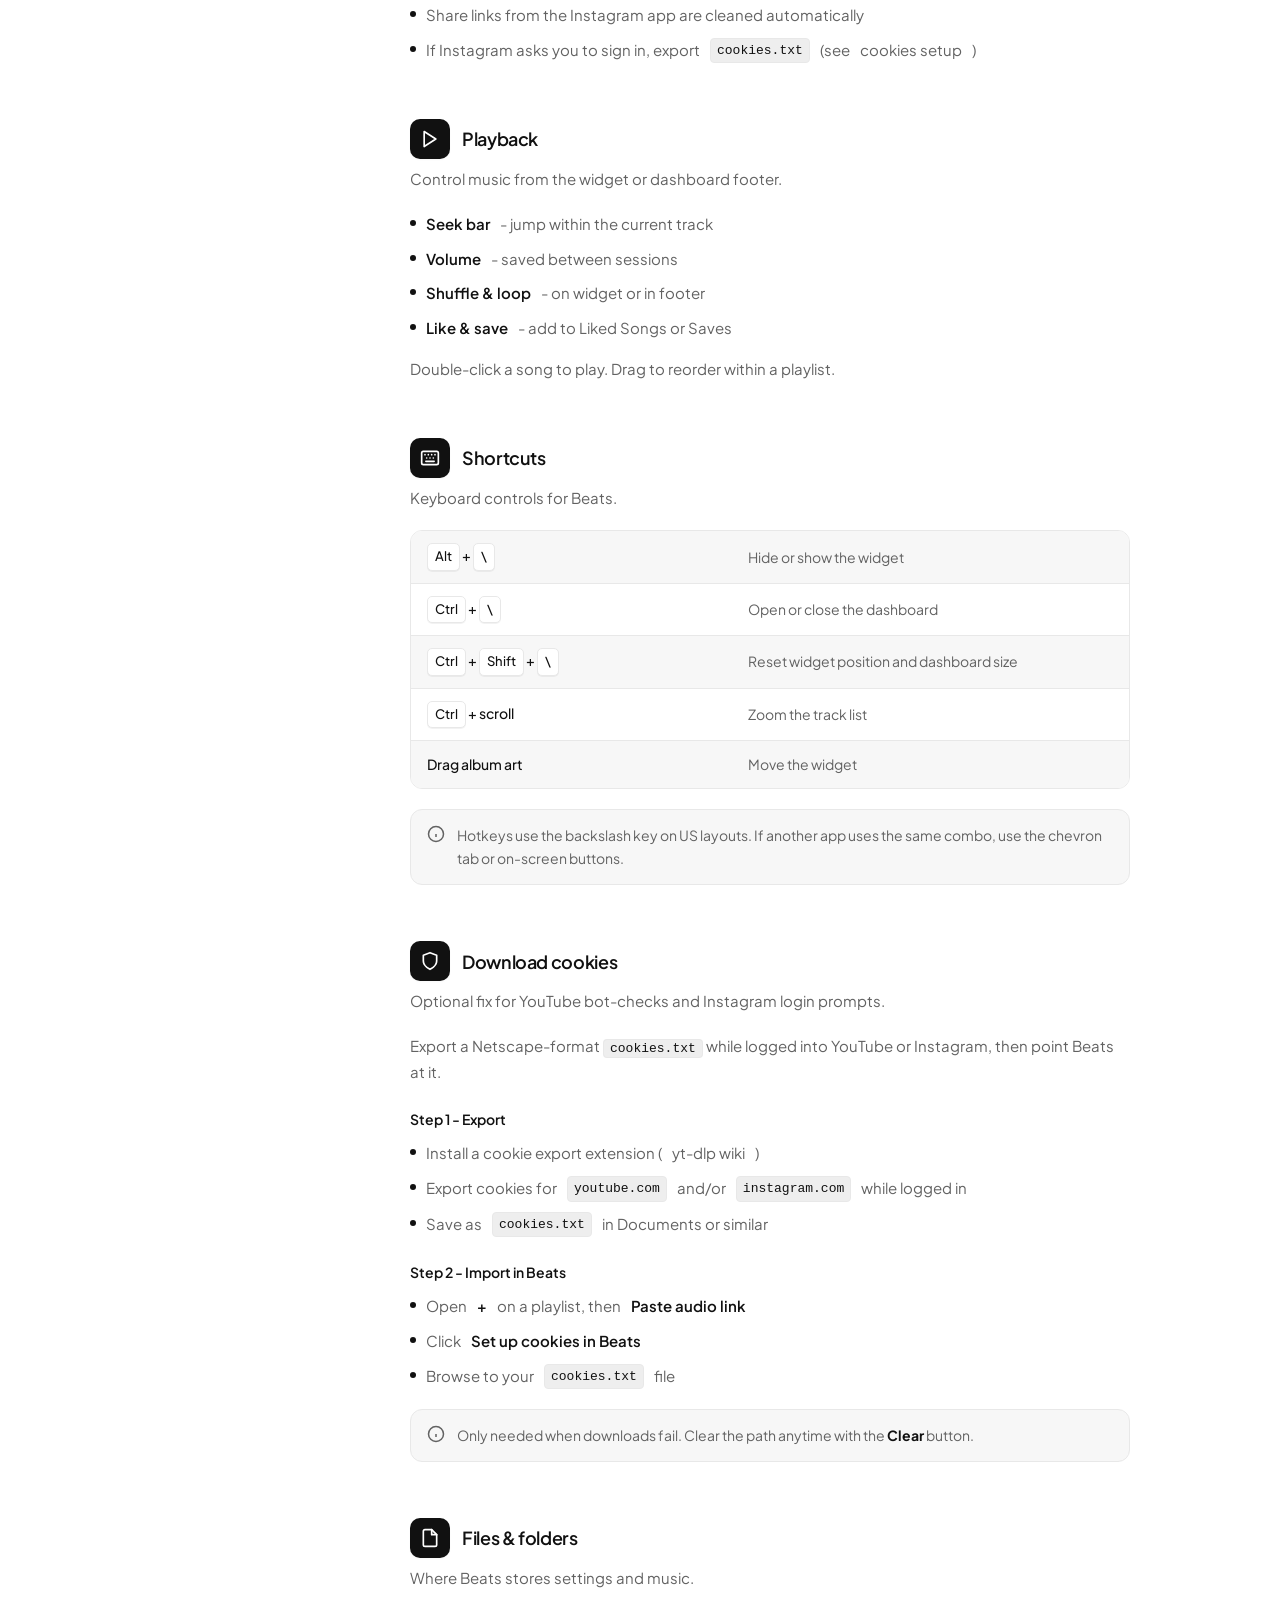
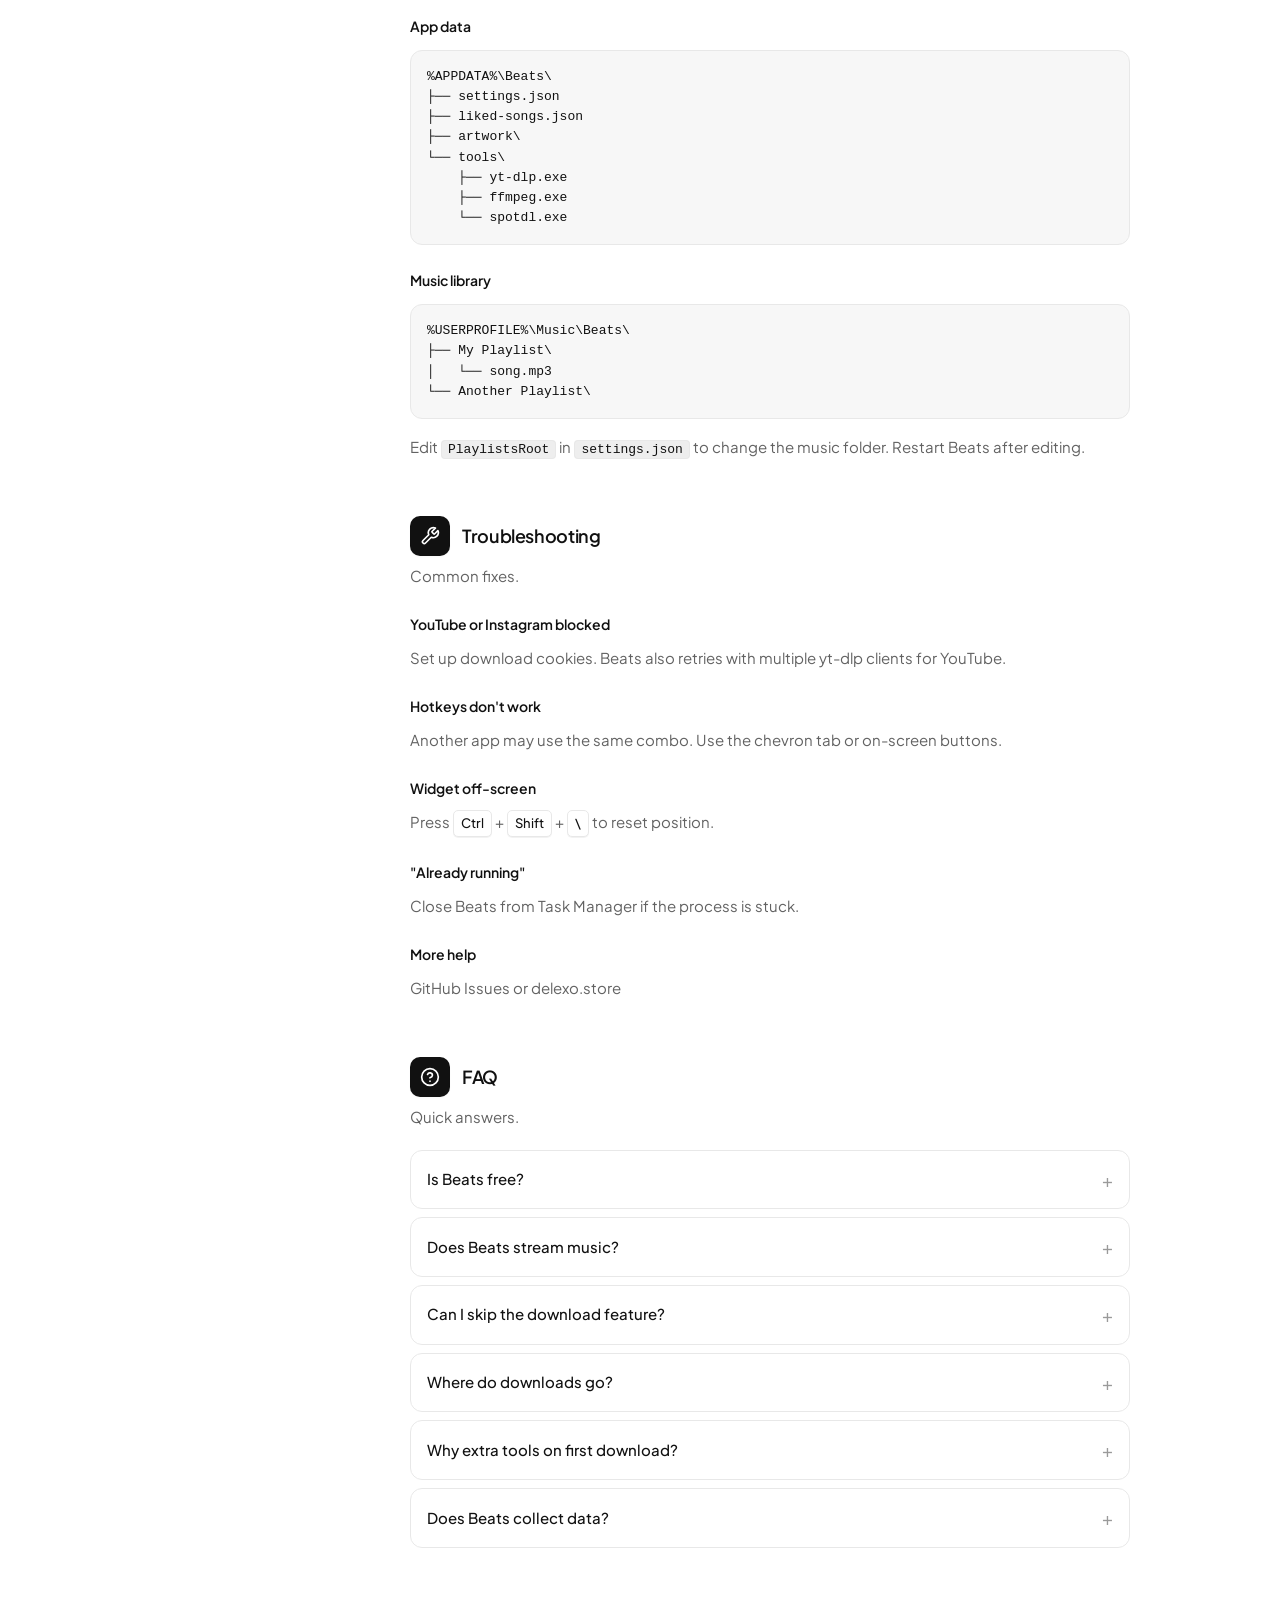
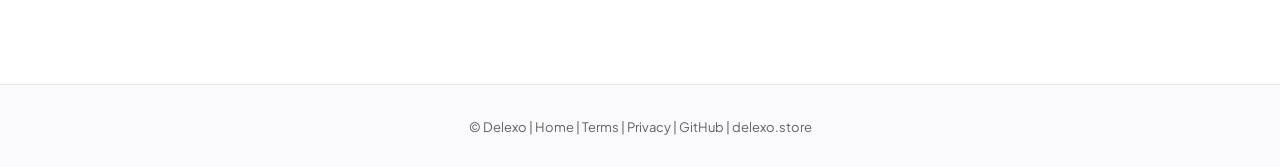
==== commit c45ae85c: "Redesign the website with a minimal, professional UI. Simplify the homepage layout, remove the top n" ====
--- a/website/help.html
+++ b/website/help.html
@@ -10,7 +10,7 @@
   <link rel="icon" href="assets/app-icon.png" type="image/png" />
   <link rel="preconnect" href="https://fonts.googleapis.com" />
   <link rel="preconnect" href="https://fonts.gstatic.com" crossorigin />
-  <link href="https://fonts.googleapis.com/css2?family=Anton&family=Inter:wght@400;500;600;700&display=swap" rel="stylesheet" />
+  <link href="https://fonts.googleapis.com/css2?family=Anton&family=Plus+Jakarta+Sans:wght@400;500;600;700&display=swap" rel="stylesheet" />
   <link rel="stylesheet" href="css/help.css" />
 </head>
 <body>
--- a/website/css/help.css
+++ b/website/css/help.css
@@ -1,15 +1,8 @@
+@import "tokens.css";
+
 :root {
-  --bg: #ffffff;
-  --text: #111111;
-  --text-muted: #6b7280;
-  --text-faint: #9ca3af;
-  --border: #e5e7eb;
-  --surface: #f3f4f6;
-  --surface-2: #e5e7eb;
-  --pill: #161a22;
-  --pill-border: #2a3140;
-  --radius: 12px;
-  --header-h: 60px;
+  --radius: var(--radius-md);
+  --header-h: 56px;
   --sidebar-w: 240px;
   --content-max: 720px;
 }
@@ -22,12 +15,25 @@
 }
 
 body {
-  font-family: "Inter", system-ui, sans-serif;
+  font-family: var(--font-ui);
   background: var(--bg);
   color: var(--text);
   font-size: 15px;
-  line-height: 1.6;
+  line-height: 1.65;
   -webkit-font-smoothing: antialiased;
+  -moz-osx-font-smoothing: grayscale;
+}
+
+body::before {
+  content: "";
+  position: fixed;
+  inset: 0;
+  z-index: -1;
+  pointer-events: none;
+  background:
+    radial-gradient(ellipse 70% 55% at 8% -8%, rgba(59, 130, 246, 0.06), transparent 55%),
+    radial-gradient(ellipse 55% 45% at 96% 108%, rgba(12, 14, 18, 0.03), transparent 50%),
+    var(--bg);
 }
 
 a {
@@ -51,18 +57,20 @@
   display: flex;
   align-items: center;
   justify-content: space-between;
-  padding: 0 24px;
-  background: rgba(255, 255, 255, 0.9);
-  backdrop-filter: blur(12px);
+  padding: 0 clamp(20px, 4vw, 28px);
+  background: rgba(248, 249, 251, 0.85);
+  backdrop-filter: blur(16px) saturate(1.2);
+  -webkit-backdrop-filter: blur(16px) saturate(1.2);
   border-bottom: 1px solid var(--border);
 }
 
 .brand {
-  font-family: "Anton", sans-serif;
-  font-size: 1.25rem;
-  letter-spacing: 0.02em;
-  color: var(--text);
-  text-decoration: none;
+  font-family: var(--font-brand);
+  font-size: 1.2rem;
+  letter-spacing: 0.03em;
+  color: var(--text);
+  text-decoration: none;
+  line-height: 1;
 }
 
 .brand:hover { color: var(--text); text-decoration: none; }
@@ -82,21 +90,25 @@
 
 .nav a:hover { color: var(--text); text-decoration: none; }
 .nav a:visited { color: var(--text-muted); }
-.nav a.active { color: var(--text); font-weight: 500; }
+.nav a.active { color: var(--text); font-weight: 600; }
 
 .btn-dl {
   padding: 8px 16px;
-  border-radius: 8px;
+  border-radius: 999px;
   background: var(--text);
   color: #fff;
   font-size: 0.8125rem;
-  font-weight: 500;
-  text-decoration: none;
+  font-weight: 600;
+  text-decoration: none;
+  box-shadow: var(--shadow-xs);
+  transition: background 0.18s ease, transform 0.18s var(--ease-spring), box-shadow 0.18s ease;
 }
 
 .btn-dl:hover {
-  background: #1f2937;
-  text-decoration: none;
+  background: #1a1f28;
+  text-decoration: none;
+  transform: translateY(-1px);
+  box-shadow: var(--shadow-sm);
 }
 
 /* Layout */
@@ -243,14 +255,16 @@
   padding: 16px;
   border: 1px solid var(--border);
   border-radius: var(--radius);
-  background: var(--surface);
-  text-decoration: none;
-  transition: border-color 0.15s, box-shadow 0.15s;
+  background: var(--bg-elevated);
+  text-decoration: none;
+  box-shadow: var(--shadow-xs);
+  transition: border-color 0.18s ease, box-shadow 0.18s ease, transform 0.18s var(--ease-spring);
 }
 
 .quick-card:hover {
-  border-color: #d1d5db;
-  box-shadow: 0 2px 8px rgba(0, 0, 0, 0.04);
+  border-color: var(--border-strong);
+  box-shadow: var(--shadow-sm);
+  transform: translateY(-1px);
   text-decoration: none;
 }
 
@@ -308,12 +322,13 @@
   width: 40px;
   height: 40px;
   border-radius: 10px;
-  background: var(--pill);
+  background: var(--text);
   color: #fff;
   display: flex;
   align-items: center;
   justify-content: center;
   flex-shrink: 0;
+  box-shadow: var(--shadow-xs);
 }
 
 .section-icon svg {
@@ -610,10 +625,11 @@
 /* Footer */
 .footer {
   border-top: 1px solid var(--border);
-  padding: 28px 24px;
+  padding: 32px 24px;
   text-align: center;
   font-size: 0.8125rem;
   color: var(--text-faint);
+  background: rgba(248, 249, 251, 0.72);
 }
 
 .footer a {
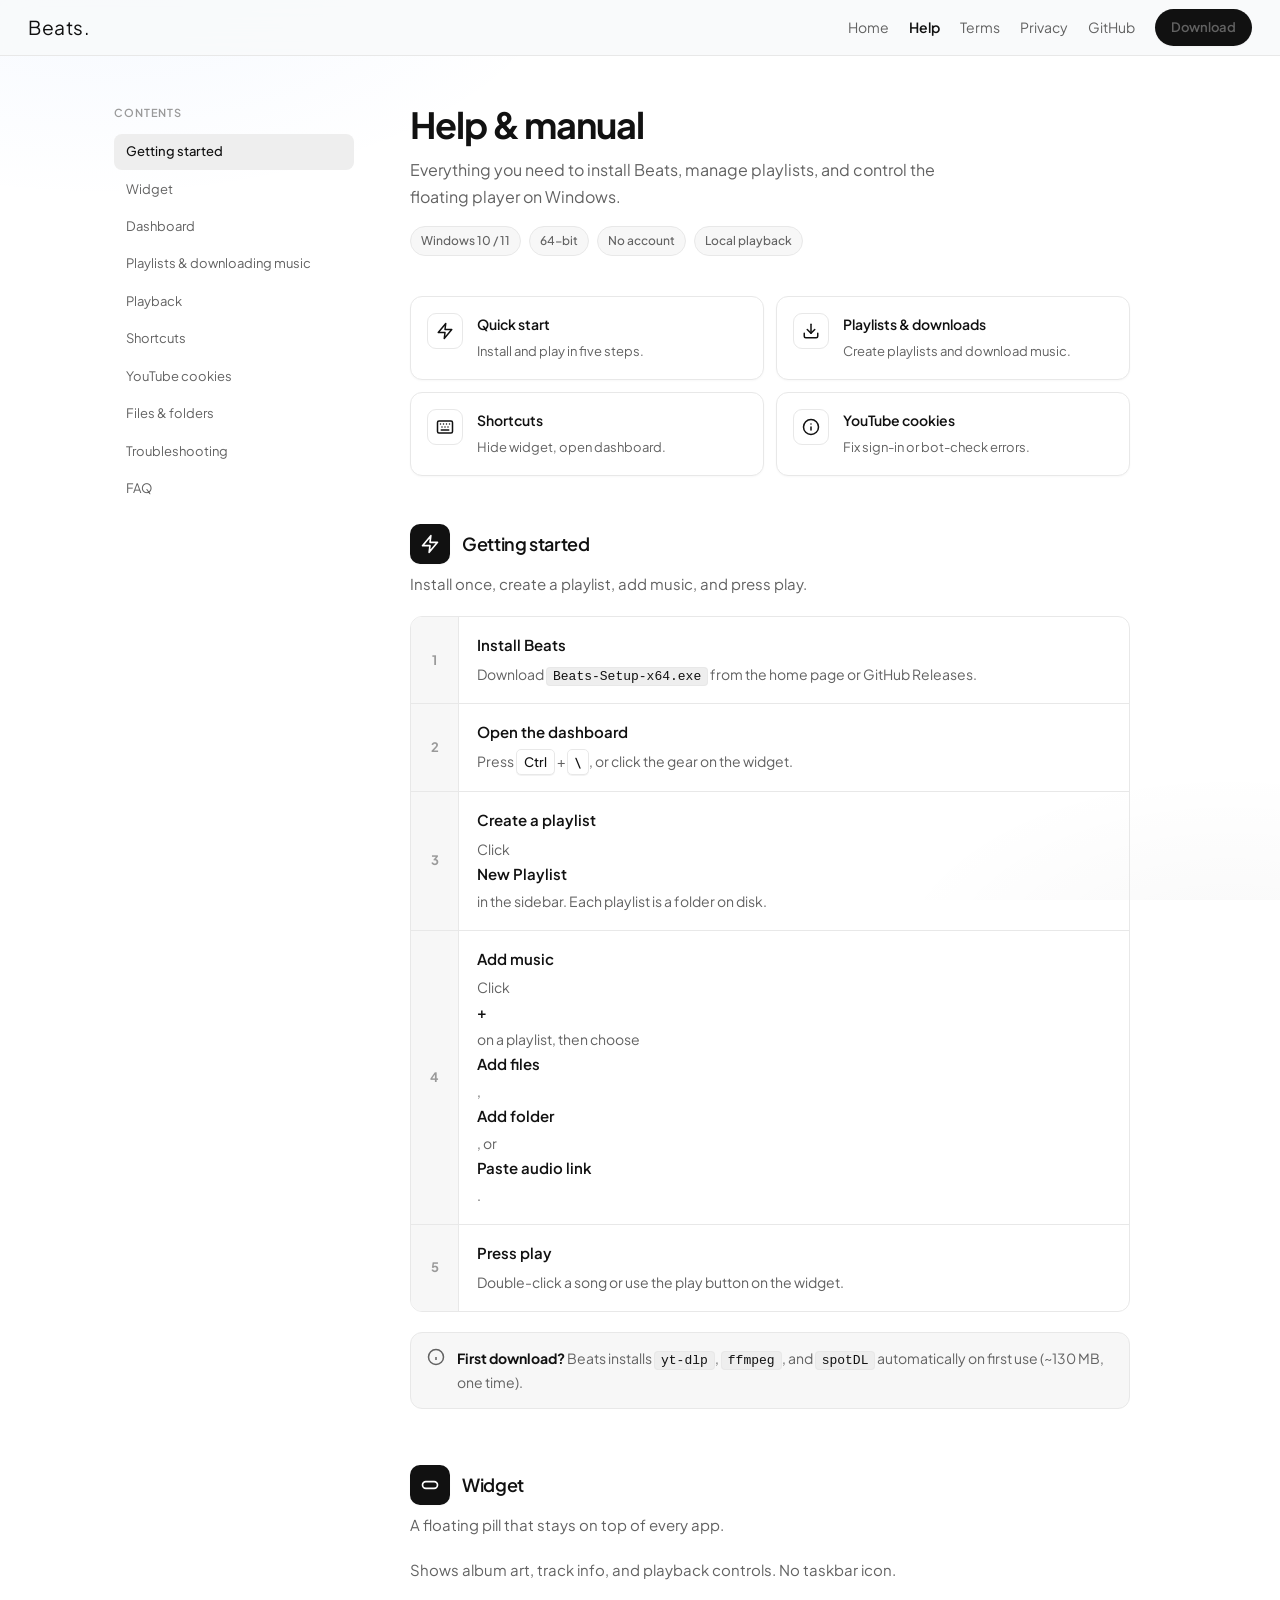
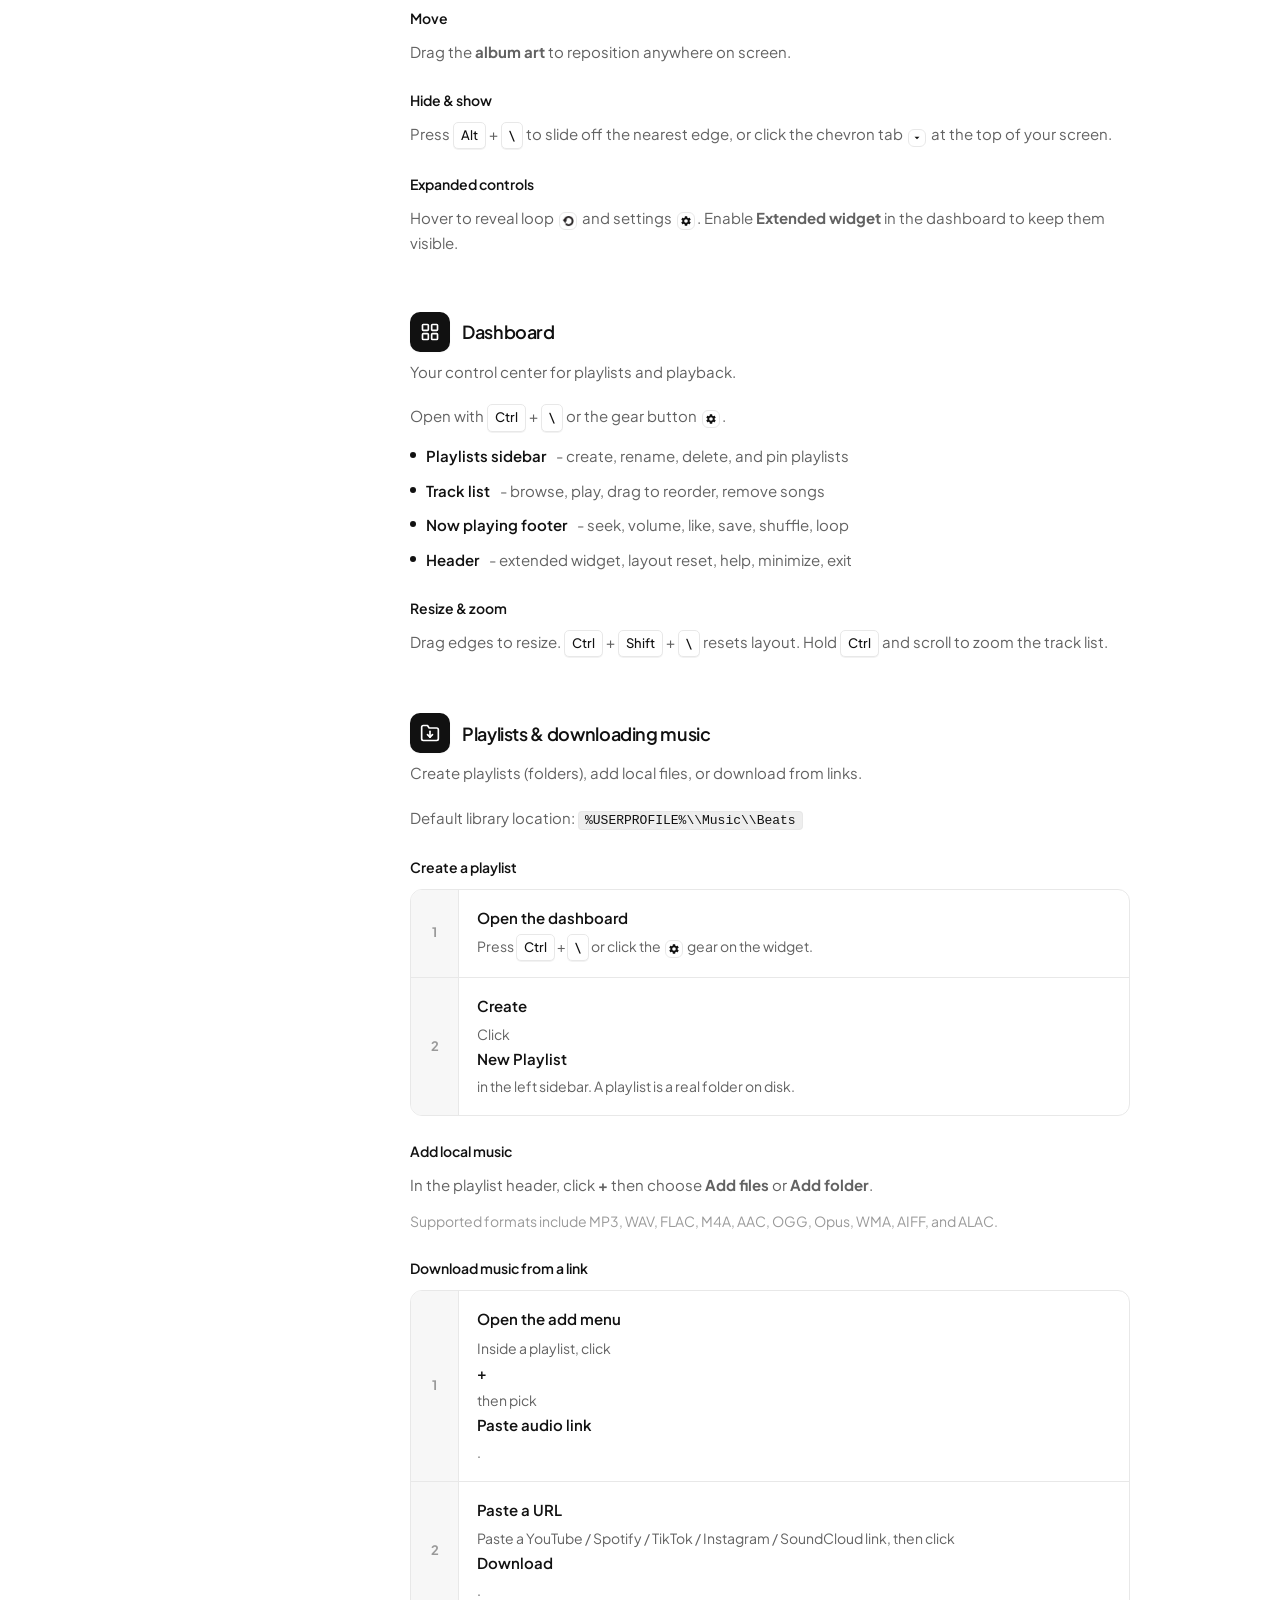
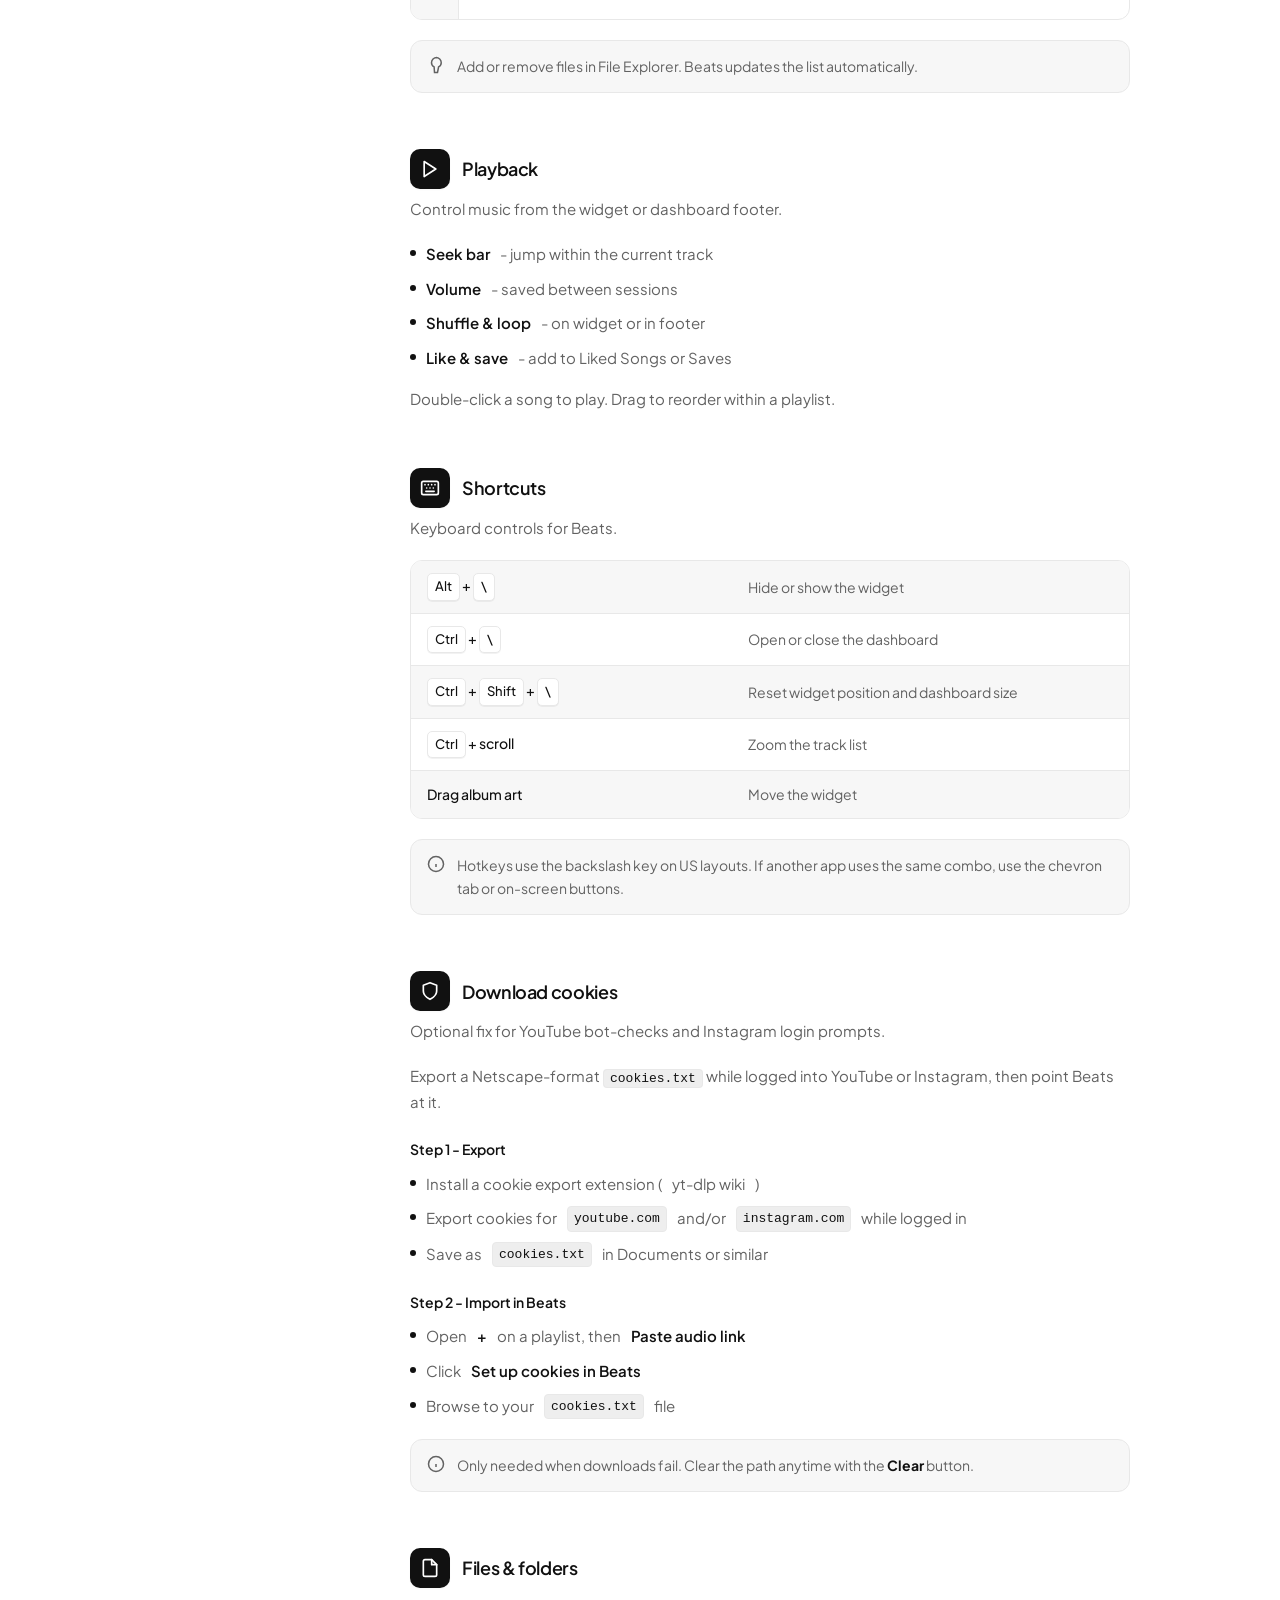
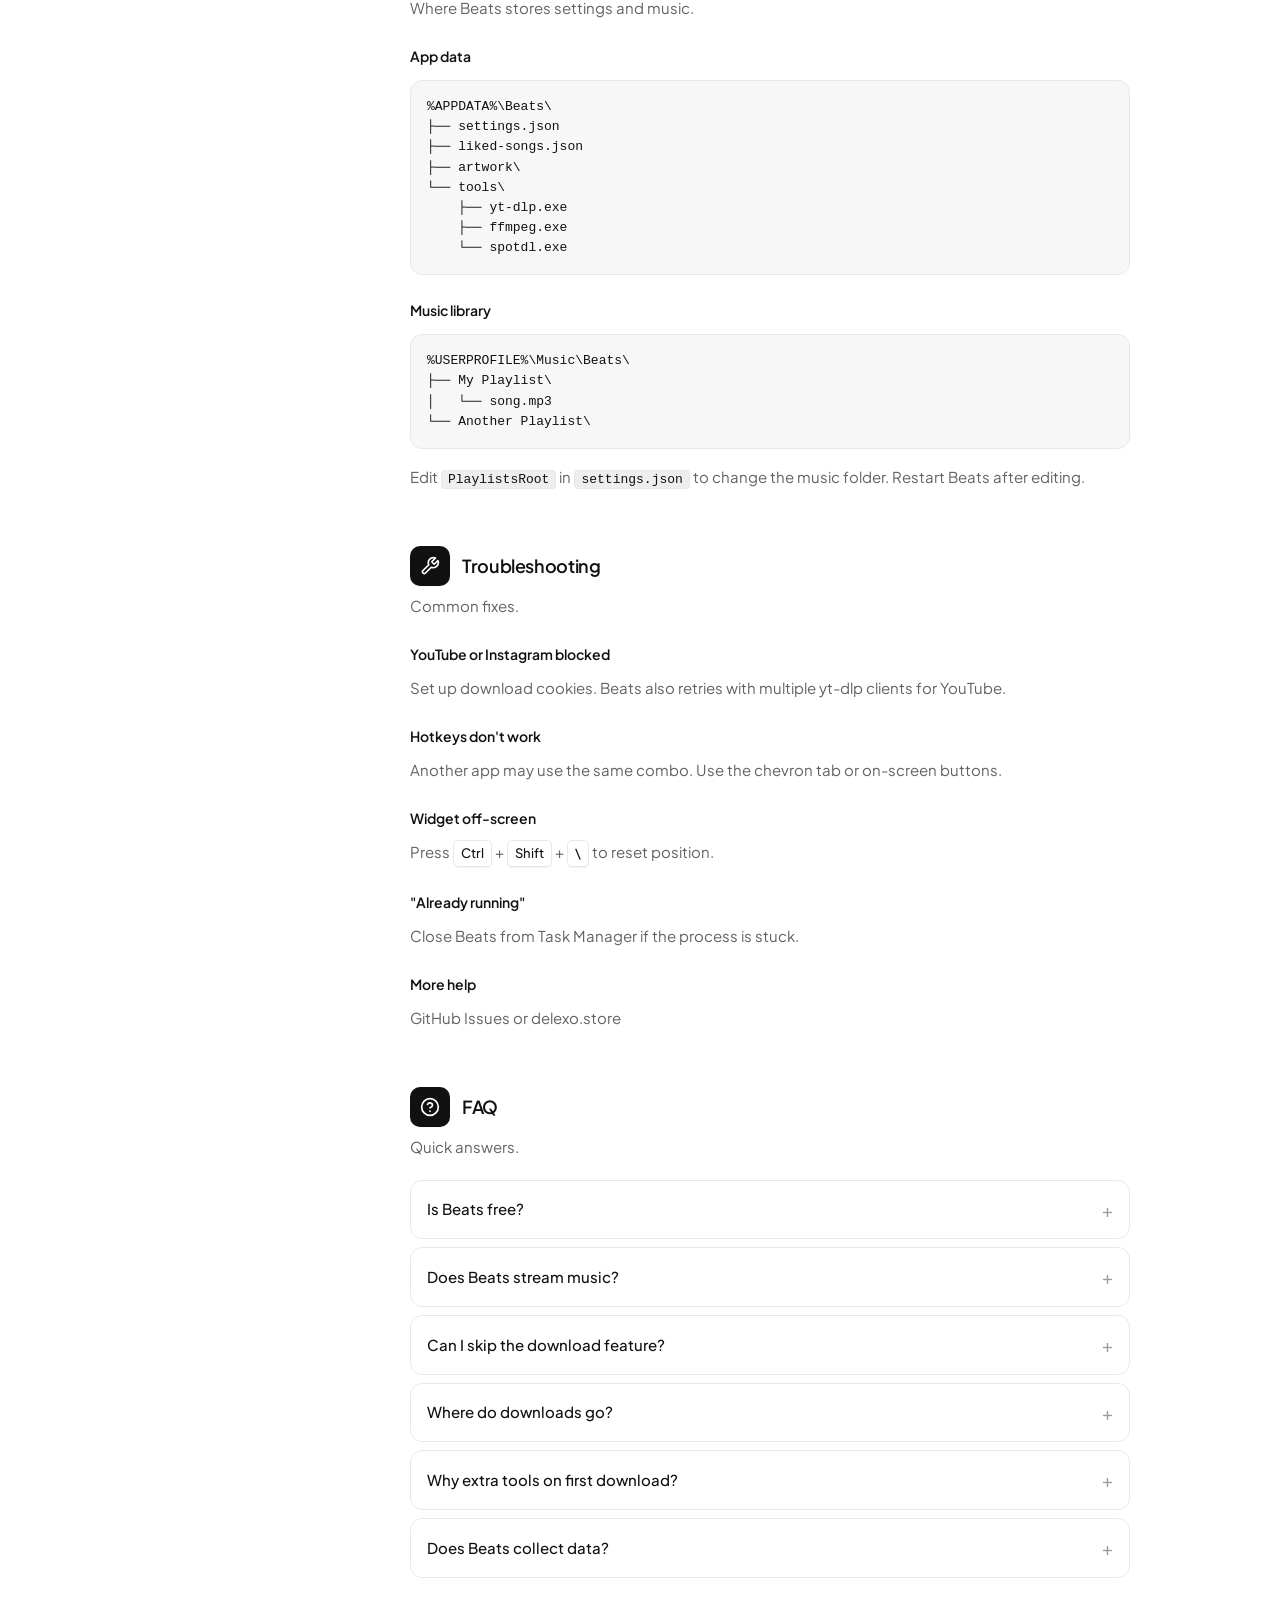
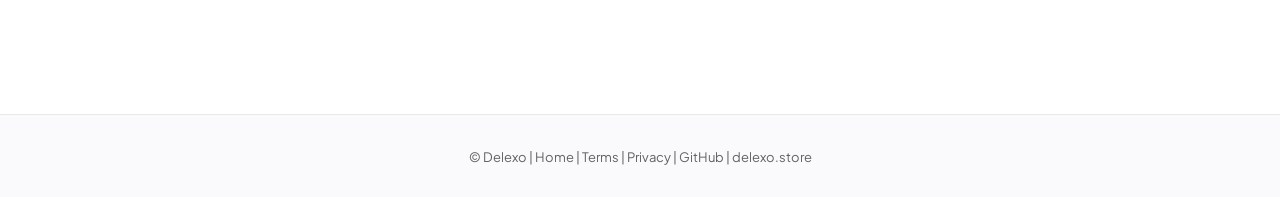
==== commit c46bc825: "Fix help Contents navigation and simplify downloads guide. Make the Contents reliably scroll to sect" ====
--- a/website/help.html
+++ b/website/help.html
@@ -34,8 +34,7 @@
         <li><a href="#getting-started">Getting started</a></li>
         <li><a href="#widget">Widget</a></li>
         <li><a href="#dashboard">Dashboard</a></li>
-        <li><a href="#playlists">Playlists</a></li>
-        <li><a href="#downloads">Downloads</a></li>
+        <li><a href="#playlists-downloading">Playlists &amp; downloading music</a></li>
         <li><a href="#playback">Playback</a></li>
         <li><a href="#shortcuts">Shortcuts</a></li>
         <li><a href="#youtube-cookies">YouTube cookies</a></li>
@@ -67,13 +66,13 @@
             <span>Install and play in five steps.</span>
           </span>
         </a>
-        <a class="quick-card" href="#downloads">
+        <a class="quick-card" href="#playlists-downloading">
           <span class="quick-icon" aria-hidden="true">
             <svg viewBox="0 0 24 24"><path d="M21 15v4a2 2 0 0 1-2 2H5a2 2 0 0 1-2-2v-4"/><polyline points="7 10 12 15 17 10"/><line x1="12" y1="15" x2="12" y2="3"/></svg>
           </span>
           <span class="quick-text">
-            <strong>Download from web</strong>
-            <span>Paste a YouTube or Spotify link.</span>
+            <strong>Playlists &amp; downloads</strong>
+            <span>Create playlists and download music.</span>
           </span>
         </a>
         <a class="quick-card" href="#shortcuts">
@@ -163,10 +162,10 @@
         <p>Drag the <strong>album art</strong> to reposition anywhere on screen.</p>
 
         <h3>Hide &amp; show</h3>
-        <p>Press <kbd>Alt</kbd> + <kbd>\</kbd> to slide off the nearest edge, or click the chevron tab at the top of your screen.</p>
+        <p>Press <kbd>Alt</kbd> + <kbd>\</kbd> to slide off the nearest edge, or click the chevron tab <span class="ui-icon chevron" aria-hidden="true"><svg viewBox="0 0 16 16"><path d="M4 6l4 4 4-4z"/></svg></span> at the top of your screen.</p>
 
         <h3>Expanded controls</h3>
-        <p>Hover to reveal loop and settings. Enable <strong>Extended widget</strong> in the dashboard to keep them visible.</p>
+        <p>Hover to reveal loop <span class="ui-img" aria-hidden="true"><img src="assets/loop.png" alt="" /></span> and settings <span class="ui-icon" aria-hidden="true"><svg viewBox="0 0 24 24"><path d="M19.14 12.94c.04-.3.06-.61.06-.94 0-.32-.02-.64-.07-.94l2.03-1.58a.5.5 0 0 0 .12-.61l-1.92-3.32a.5.5 0 0 0-.59-.22l-2.39.96a7.7 7.7 0 0 1-1.62-.94l-.36-2.54a.5.5 0 0 0-.47-.41h-3.84a.5.5 0 0 0-.47.41l-.36 2.54a7.7 7.7 0 0 1-1.62.94l-2.39-.96a.5.5 0 0 0-.59.22L2.74 8.87a.5.5 0 0 0 .12.61l2.03 1.58c-.05.3-.09.63-.09.94s.02.64.07.94l-2.03 1.58a.5.5 0 0 0-.12.61l1.92 3.32c.12.22.37.29.59.22l2.39-.96c.5.38 1.03.7 1.62.94l.36 2.54c.04.24.24.41.48.41h3.84c.24 0 .44-.17.47-.41l.36-2.54c.59-.24 1.13-.56 1.62-.94l2.39.96c.22.08.47 0 .59-.22l1.92-3.32a.5.5 0 0 0-.12-.61l-2.01-1.58zM12 15.6a3.6 3.6 0 1 1 0-7.2 3.6 3.6 0 0 1 0 7.2z\"/></svg></span>. Enable <strong>Extended widget</strong> in the dashboard to keep them visible.</p>
       </section>
 
       <section id="dashboard">
@@ -177,7 +176,7 @@
           <h2>Dashboard</h2>
         </div>
         <p class="lead">Your control center for playlists and playback.</p>
-        <p>Open with <kbd>Ctrl</kbd> + <kbd>\</kbd> or the gear button.</p>
+        <p>Open with <kbd>Ctrl</kbd> + <kbd>\</kbd> or the gear button <span class="ui-icon" aria-hidden="true"><svg viewBox="0 0 24 24"><path d="M19.14 12.94c.04-.3.06-.61.06-.94 0-.32-.02-.64-.07-.94l2.03-1.58a.5.5 0 0 0 .12-.61l-1.92-3.32a.5.5 0 0 0-.59-.22l-2.39.96a7.7 7.7 0 0 1-1.62-.94l-.36-2.54a.5.5 0 0 0-.47-.41h-3.84a.5.5 0 0 0-.47.41l-.36 2.54a7.7 7.7 0 0 1-1.62.94l-2.39-.96a.5.5 0 0 0-.59.22L2.74 8.87a.5.5 0 0 0 .12.61l2.03 1.58c-.05.3-.09.63-.09.94s.02.64.07.94l-2.03 1.58a.5.5 0 0 0-.12.61l1.92 3.32c.12.22.37.29.59.22l2.39-.96c.5.38 1.03.7 1.62.94l.36 2.54c.04.24.24.41.48.41h3.84c.24 0 .44-.17.47-.41l.36-2.54c.59-.24 1.13-.56 1.62-.94l2.39.96c.22.08.47 0 .59-.22l1.92-3.32a.5.5 0 0 0-.12-.61l-2.01-1.58zM12 15.6a3.6 3.6 0 1 1 0-7.2 3.6 3.6 0 0 1 0 7.2z\"/></svg></span>.</p>
 
         <ul class="list">
           <li><strong>Playlists sidebar</strong> - create, rename, delete, and pin playlists</li>
@@ -190,25 +189,55 @@
         <p>Drag edges to resize. <kbd>Ctrl</kbd> + <kbd>Shift</kbd> + <kbd>\</kbd> resets layout. Hold <kbd>Ctrl</kbd> and scroll to zoom the track list.</p>
       </section>
 
-      <section id="playlists">
-        <div class="section-head">
-          <span class="section-icon" aria-hidden="true">
-            <svg viewBox="0 0 24 24"><path d="M22 19a2 2 0 0 1-2 2H4a2 2 0 0 1-2-2V5a2 2 0 0 1 2-2h5l2 3h9a2 2 0 0 1 2 2z"/></svg>
-          </span>
-          <h2>Playlists</h2>
-        </div>
-        <p class="lead">Folder-based libraries stored on your disk.</p>
-        <p>Default location: <code>%USERPROFILE%\Music\Beats</code></p>
-
-        <h3>Manage</h3>
-        <ul class="list">
-          <li><strong>New Playlist</strong> - create a folder</li>
-          <li><strong>Rename / Delete / Pin</strong> - right-click a playlist</li>
-          <li><strong>Add tracks</strong> - click <strong>+</strong> for files, folder, or link</li>
-        </ul>
-
-        <h3>Formats</h3>
-        <p>MP3, WAV, FLAC, M4A, AAC, OGG, Opus, WMA, AIFF, ALAC.</p>
+      <section id="playlists-downloading">
+        <div class="section-head">
+          <span class="section-icon" aria-hidden="true">
+            <svg viewBox="0 0 24 24"><path d="M22 19a2 2 0 0 1-2 2H4a2 2 0 0 1-2-2V5a2 2 0 0 1 2-2h5l2 3h9a2 2 0 0 1 2 2z"/><path d="M12 10v7"/><path d="M9 14l3 3 3-3"/></svg>
+          </span>
+          <h2>Playlists &amp; downloading music</h2>
+        </div>
+        <p class="lead">Create playlists (folders), add local files, or download from links.</p>
+        <p>Default library location: <code>%USERPROFILE%\\Music\\Beats</code></p>
+
+        <h3>Create a playlist</h3>
+        <ol class="steps">
+          <li>
+            <span class="step-num">1</span>
+            <div class="step-body">
+              <strong>Open the dashboard</strong>
+              <span>Press <kbd>Ctrl</kbd> + <kbd>\</kbd> or click the <span class="ui-icon" aria-hidden="true"><svg viewBox="0 0 24 24"><path d="M19.14 12.94c.04-.3.06-.61.06-.94 0-.32-.02-.64-.07-.94l2.03-1.58a.5.5 0 0 0 .12-.61l-1.92-3.32a.5.5 0 0 0-.59-.22l-2.39.96a7.7 7.7 0 0 1-1.62-.94l-.36-2.54a.5.5 0 0 0-.47-.41h-3.84a.5.5 0 0 0-.47.41l-.36 2.54a7.7 7.7 0 0 1-1.62.94l-2.39-.96a.5.5 0 0 0-.59.22L2.74 8.87a.5.5 0 0 0 .12.61l2.03 1.58c-.05.3-.09.63-.09.94s.02.64.07.94l-2.03 1.58a.5.5 0 0 0-.12.61l1.92 3.32c.12.22.37.29.59.22l2.39-.96c.5.38 1.03.7 1.62.94l.36 2.54c.04.24.24.41.48.41h3.84c.24 0 .44-.17.47-.41l.36-2.54c.59-.24 1.13-.56 1.62-.94l2.39.96c.22.08.47 0 .59-.22l1.92-3.32a.5.5 0 0 0-.12-.61l-2.01-1.58zM12 15.6a3.6 3.6 0 1 1 0-7.2 3.6 3.6 0 0 1 0 7.2z\"/></svg></span> gear on the widget.</span>
+            </div>
+          </li>
+          <li>
+            <span class="step-num">2</span>
+            <div class="step-body">
+              <strong>Create</strong>
+              <span>Click <strong>New Playlist</strong> in the left sidebar. A playlist is a real folder on disk.</span>
+            </div>
+          </li>
+        </ol>
+
+        <h3>Add local music</h3>
+        <p>In the playlist header, click <strong>+</strong> then choose <strong>Add files</strong> or <strong>Add folder</strong>.</p>
+        <p class="muted-line">Supported formats include MP3, WAV, FLAC, M4A, AAC, OGG, Opus, WMA, AIFF, and ALAC.</p>
+
+        <h3>Download music from a link</h3>
+        <ol class="steps">
+          <li>
+            <span class="step-num">1</span>
+            <div class="step-body">
+              <strong>Open the add menu</strong>
+              <span>Inside a playlist, click <strong>+</strong> then pick <strong>Paste audio link</strong>.</span>
+            </div>
+          </li>
+          <li>
+            <span class="step-num">2</span>
+            <div class="step-body">
+              <strong>Paste a URL</strong>
+              <span>Paste a YouTube / Spotify / TikTok / Instagram / SoundCloud link, then click <strong>Download</strong>.</span>
+            </div>
+          </li>
+        </ol>
 
         <div class="note tip">
           <svg viewBox="0 0 24 24" aria-hidden="true"><path d="M12 2a7 7 0 0 1 7 7c0 2.5-1.5 4.5-3.5 5.5L14 22h-4l-.5-7.5C7.5 13.5 6 11.5 6 9a7 7 0 0 1 7-7z"/></svg>
@@ -216,41 +245,8 @@
         </div>
       </section>
 
-      <section id="downloads">
-        <div class="section-head">
-          <span class="section-icon" aria-hidden="true">
-            <svg viewBox="0 0 24 24"><path d="M21 15v4a2 2 0 0 1-2 2H5a2 2 0 0 1-2-2v-4"/><polyline points="7 10 12 15 17 10"/><line x1="12" y1="15" x2="12" y2="3"/></svg>
-          </span>
-          <h2>Downloads</h2>
-        </div>
-        <p class="lead">Paste a link and save MP3s into a playlist folder.</p>
-        <p>Click <strong>+</strong> on a playlist, choose <strong>Paste audio link</strong>, paste a URL, and hit <strong>Download</strong>.</p>
-
-        <div class="platforms" aria-label="Supported platforms">
-          <span class="platform" title="YouTube"><img src="assets/youtube.png" width="36" height="36" alt="YouTube" /></span>
-          <span class="platform" title="Spotify"><img src="assets/Spotify.png" width="36" height="36" alt="Spotify" /></span>
-          <span class="platform" title="TikTok"><img src="assets/tiktok.png" width="36" height="36" alt="TikTok" /></span>
-          <span class="platform" title="Instagram"><img src="assets/instagram.jpg" width="36" height="36" alt="Instagram" /></span>
-          <span class="platform soundcloud" title="SoundCloud" aria-hidden="true">
-            <svg viewBox="0 0 24 24"><path d="M1.175 13.5c-.64 0-1.175.533-1.175 1.175v2.65c0 .642.535 1.175 1.175 1.175S2.35 17.967 2.35 17.325v-2.65c0-.642-.523-1.175-1.175-1.175zm2.65 1.325c-.642 0-1.175.535-1.175 1.175v1.325c0 .642.533 1.175 1.175 1.175.642 0 1.175-.533 1.175-1.175v-1.325c0-.64-.533-1.175-1.175-1.175zm2.65-1.325c-.642 0-1.175.533-1.175 1.175v2.65c0 .642.533 1.175 1.175 1.175.642 0 1.175-.533 1.175-1.175v-2.65c0-.642-.533-1.175-1.175-1.175zm2.65-.65c-.642 0-1.175.533-1.175 1.175v3.3c0 .642.533 1.175 1.175 1.175.642 0 1.175-.533 1.175-1.175v-3.3c0-.642-.533-1.175-1.175-1.175zm2.65-.65c-.642 0-1.175.533-1.175 1.175v3.95c0 .642.533 1.175 1.175 1.175.642 0 1.175-.533 1.175-1.175v-3.95c0-.642-.533-1.175-1.175-1.175zm2.65-.65c-.642 0-1.175.533-1.175 1.175v4.6c0 .642.533 1.175 1.175 1.175.642 0 1.175-.533 1.175-1.175v-4.6c0-.642-.533-1.175-1.175-1.175zm2.65-.65c-.642 0-1.175.533-1.175 1.175v5.25c0 .642.533 1.175 1.175 1.175.642 0 1.175-.533 1.175-1.175v-5.25c0-.642-.533-1.175-1.175-1.175zm2.65-.65c-.642 0-1.175.533-1.175 1.175v5.9c0 .642.533 1.175 1.175 1.175.642 0 1.175-.533 1.175-1.175v-5.9c0-.642-.533-1.175-1.175-1.175zm2.65-.65c-.642 0-1.175.533-1.175 1.175v6.55c0 .642.533 1.175 1.175 1.175.642 0 1.175-.533 1.175-1.175v-6.55c0-.642-.533-1.175-1.175-1.175zm2.65-.65c-.642 0-1.175.533-1.175 1.175v7.2c0 .642.533 1.175 1.175 1.175.642 0 1.175-.533 1.175-1.175v-7.2c0-.642-.533-1.175-1.175-1.175zm2.65-.65c-.642 0-1.175.533-1.175 1.175v7.85c0 .642.533 1.175 1.175 1.175.642 0 1.175-.533 1.175-1.175v-7.85c0-.642-.533-1.175-1.175-1.175z"/></svg>
-          </span>
-        </div>
-
-        <ul class="list">
-          <li><strong>YouTube</strong> - videos, playlists, channels</li>
-          <li><strong>Spotify</strong> - tracks, albums, playlists</li>
-          <li><strong>TikTok, SoundCloud, Instagram</strong> - reels, posts, and IGTV via yt-dlp; audio pages search YouTube for a match</li>
-        </ul>
-
-        <p>Playlists must be <strong>public or unlisted</strong>. Private playlists cannot be downloaded.</p>
-
-        <h3>Instagram tips</h3>
-        <ul class="list">
-          <li>Paste a <strong>reel link</strong> (<code>instagram.com/reel/...</code>), not an audio-only page</li>
-          <li>Share links from the Instagram app are cleaned automatically</li>
-          <li>If Instagram asks you to sign in, export <code>cookies.txt</code> (see <a href="#youtube-cookies">cookies setup</a>)</li>
-        </ul>
-      </section>
+      <div id="downloads" class="anchor-alias" aria-hidden="true"></div>
+      <div id="playlists" class="anchor-alias" aria-hidden="true"></div>
 
       <section id="playback">
         <div class="section-head">
--- a/website/css/help.css
+++ b/website/css/help.css
@@ -200,6 +200,61 @@
 /* Main content */
 .content { min-width: 0; max-width: var(--content-max); }
 
+.anchor-alias {
+  height: 0;
+  overflow: hidden;
+  scroll-margin-top: calc(var(--header-h) + 20px);
+}
+
+.ui-icon {
+  display: inline-flex;
+  align-items: center;
+  justify-content: center;
+  width: 18px;
+  height: 18px;
+  border-radius: 6px;
+  border: 1px solid var(--border);
+  background: var(--bg-elevated);
+  vertical-align: -3px;
+  margin: 0 2px;
+}
+
+.ui-icon svg {
+  width: 12px;
+  height: 12px;
+  fill: currentColor;
+  color: var(--text);
+}
+
+.ui-icon.chevron svg {
+  width: 10px;
+  height: 10px;
+}
+
+.ui-img {
+  display: inline-flex;
+  align-items: center;
+  justify-content: center;
+  width: 18px;
+  height: 18px;
+  border-radius: 6px;
+  border: 1px solid var(--border);
+  background: var(--bg-elevated);
+  vertical-align: -3px;
+  margin: 0 2px;
+}
+
+.ui-img img {
+  width: 12px;
+  height: 12px;
+  display: block;
+}
+
+.muted-line {
+  color: var(--text-faint);
+  font-size: 0.875rem;
+}
+
 .page-hero {
   margin-bottom: 40px;
 }
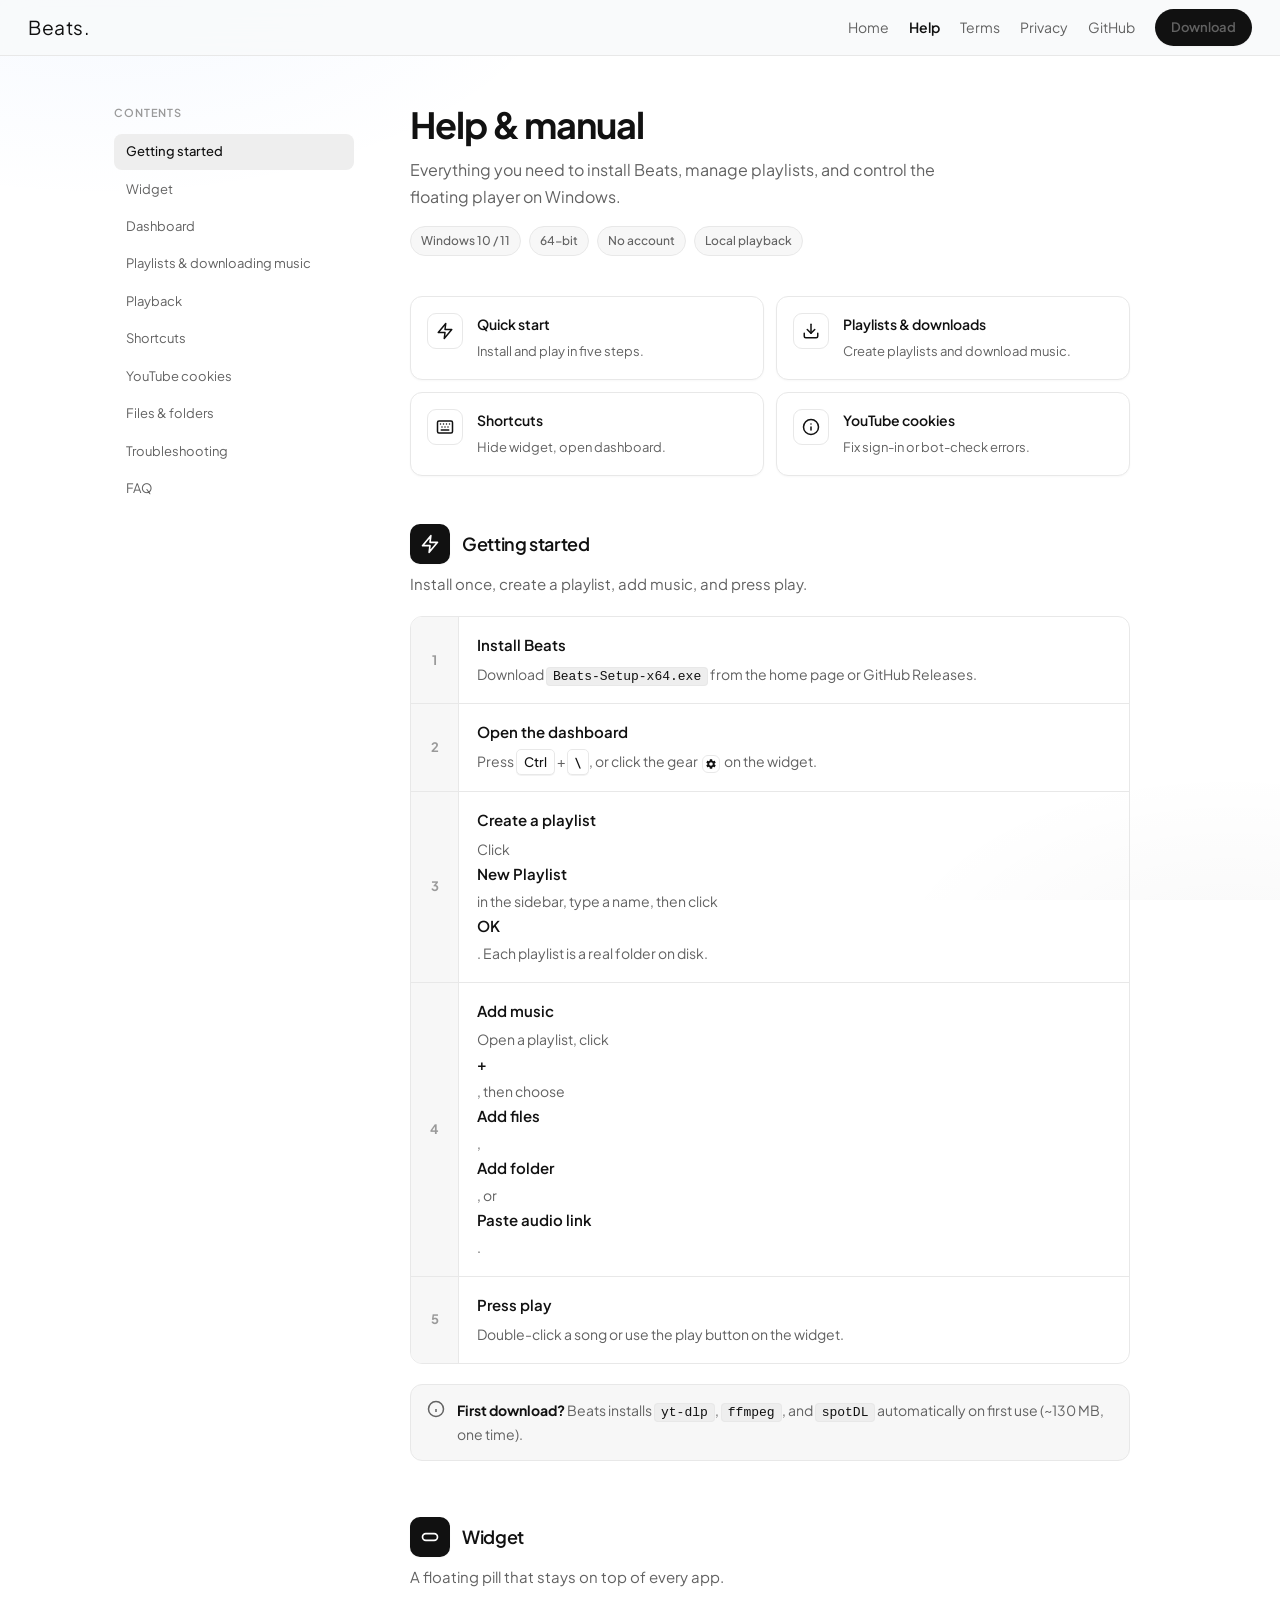
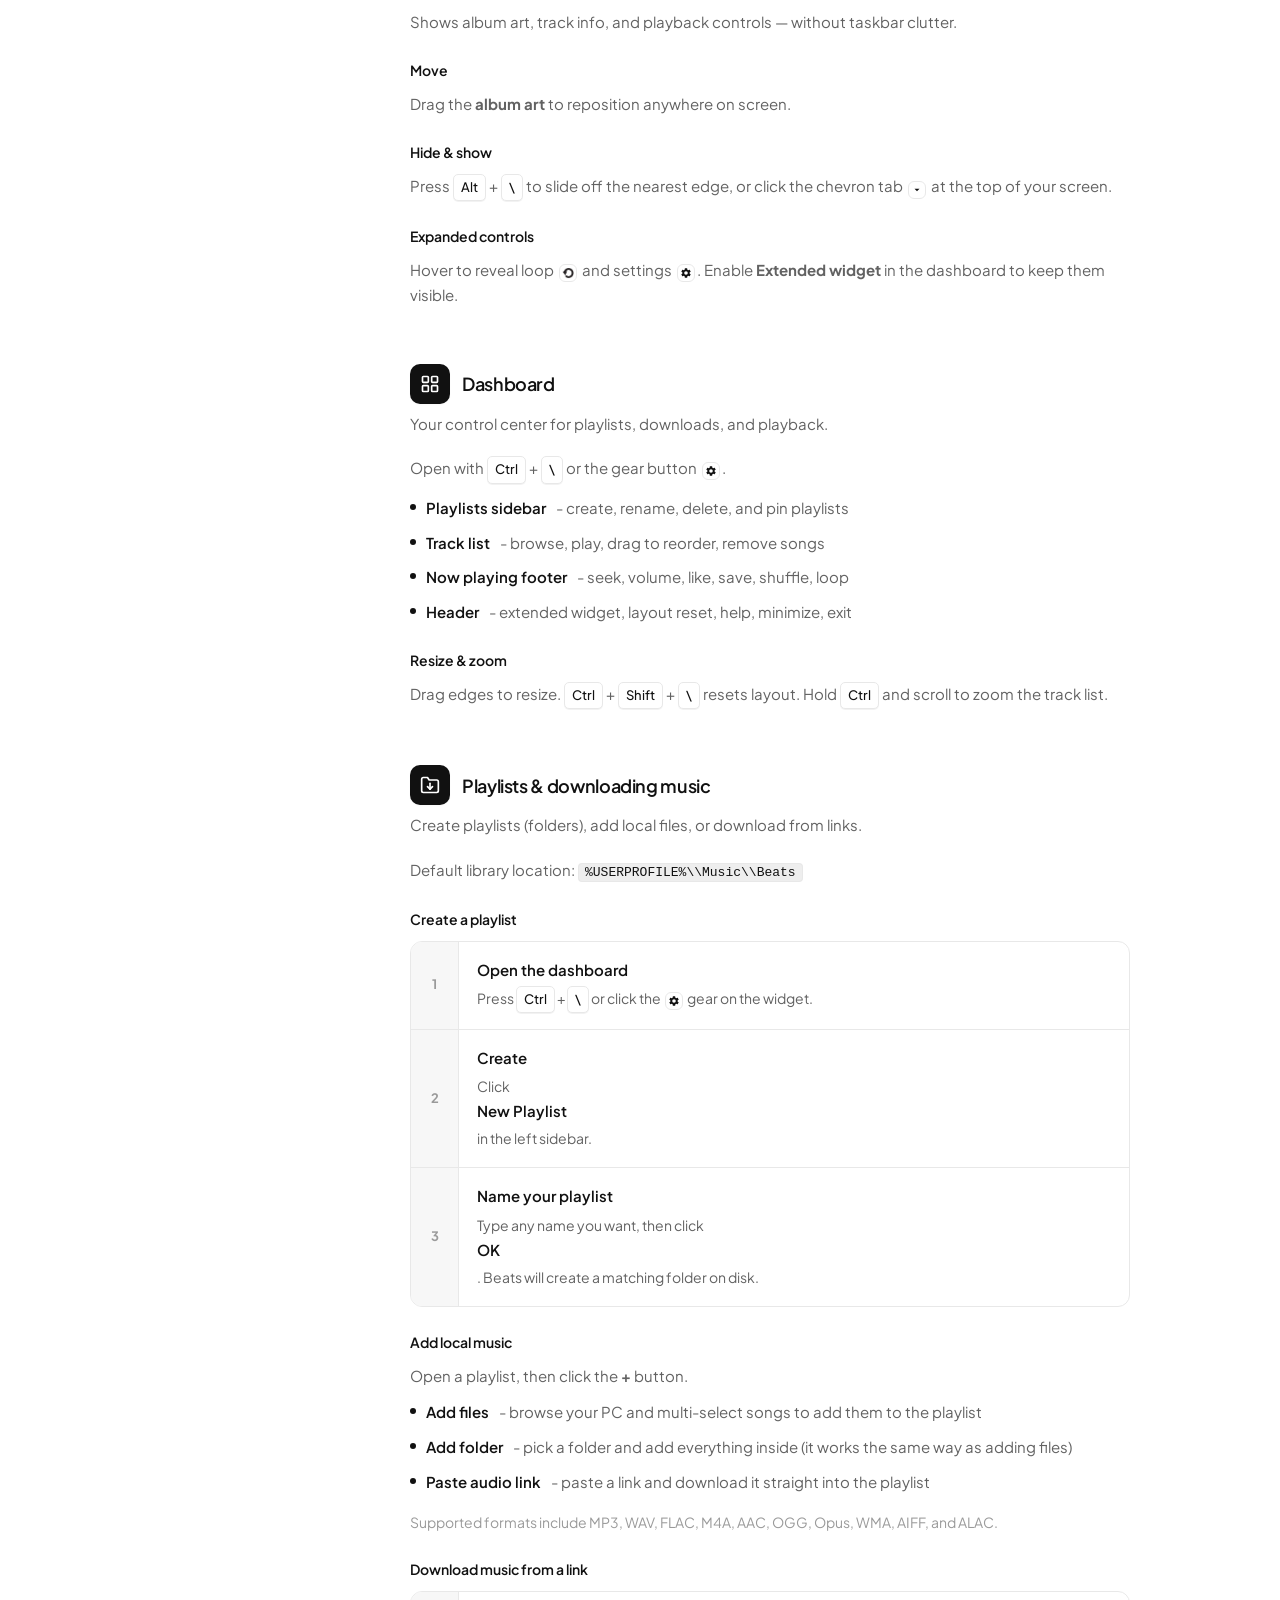
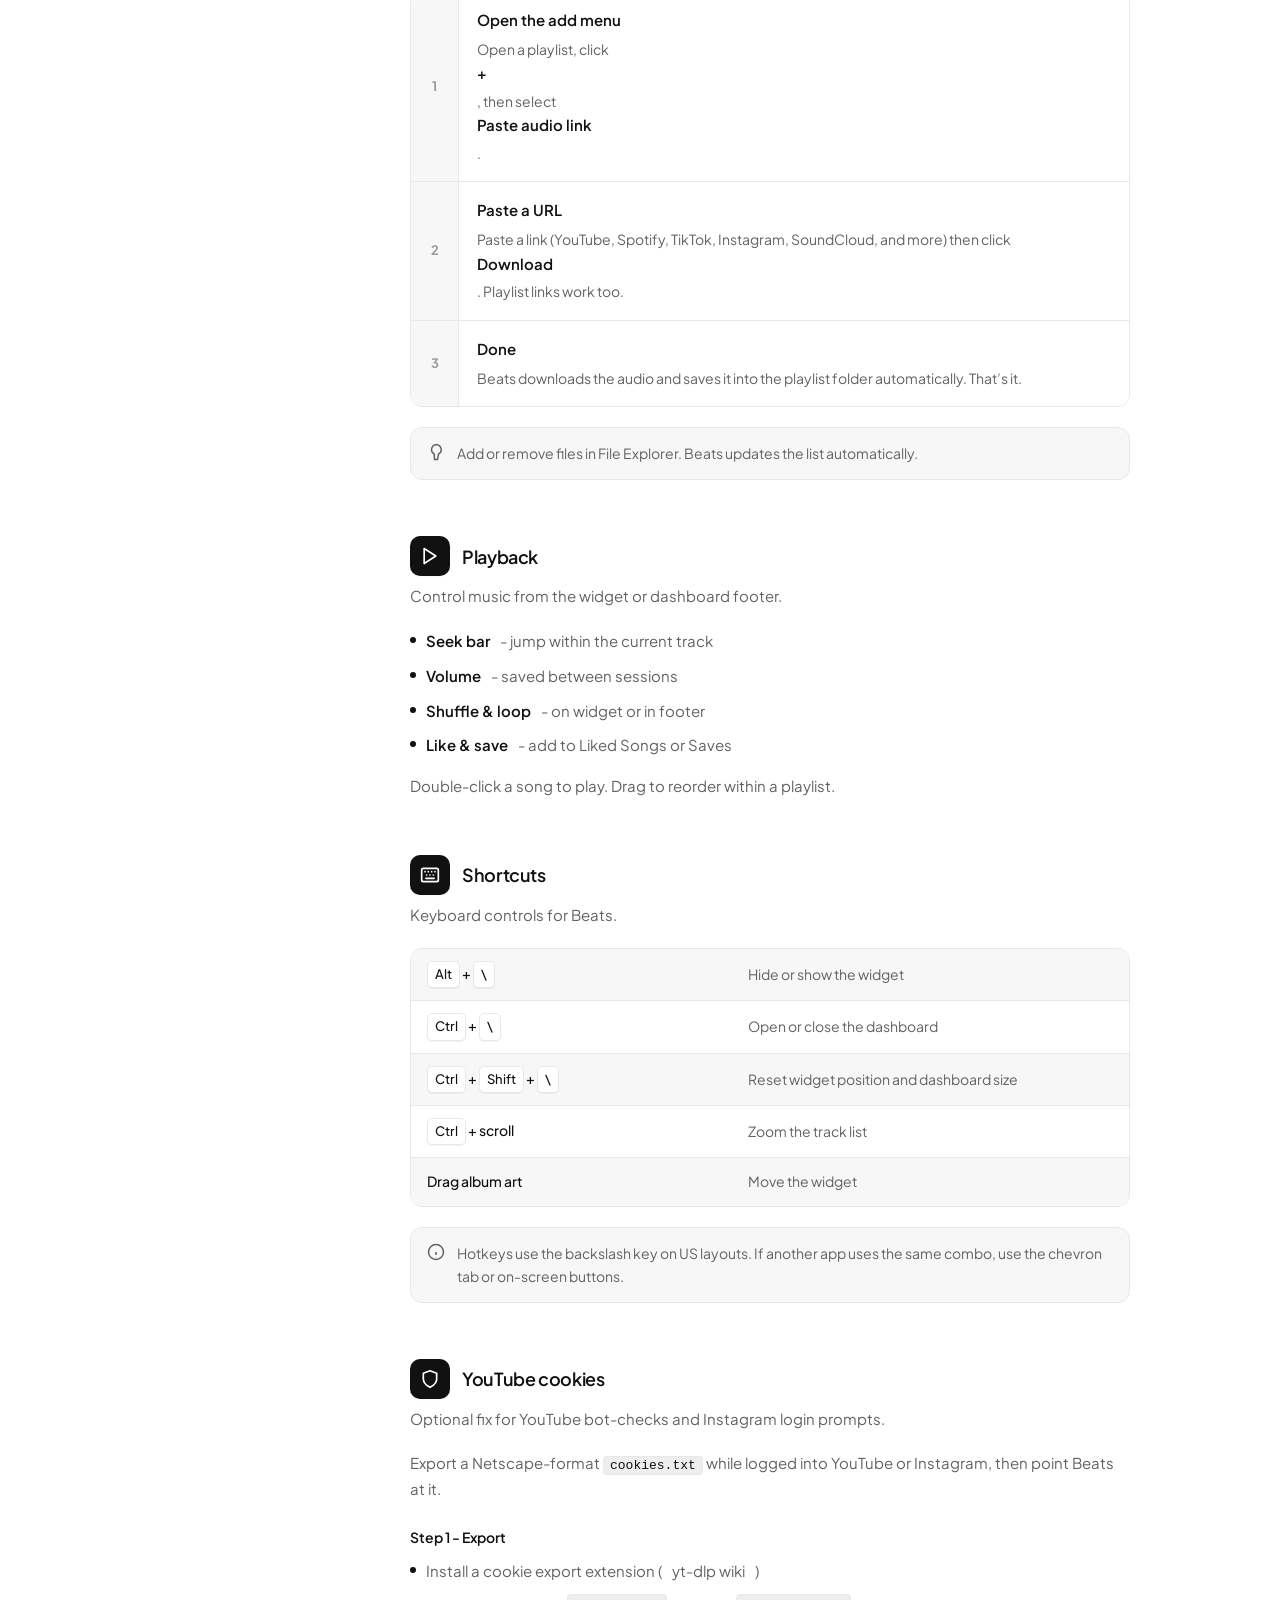
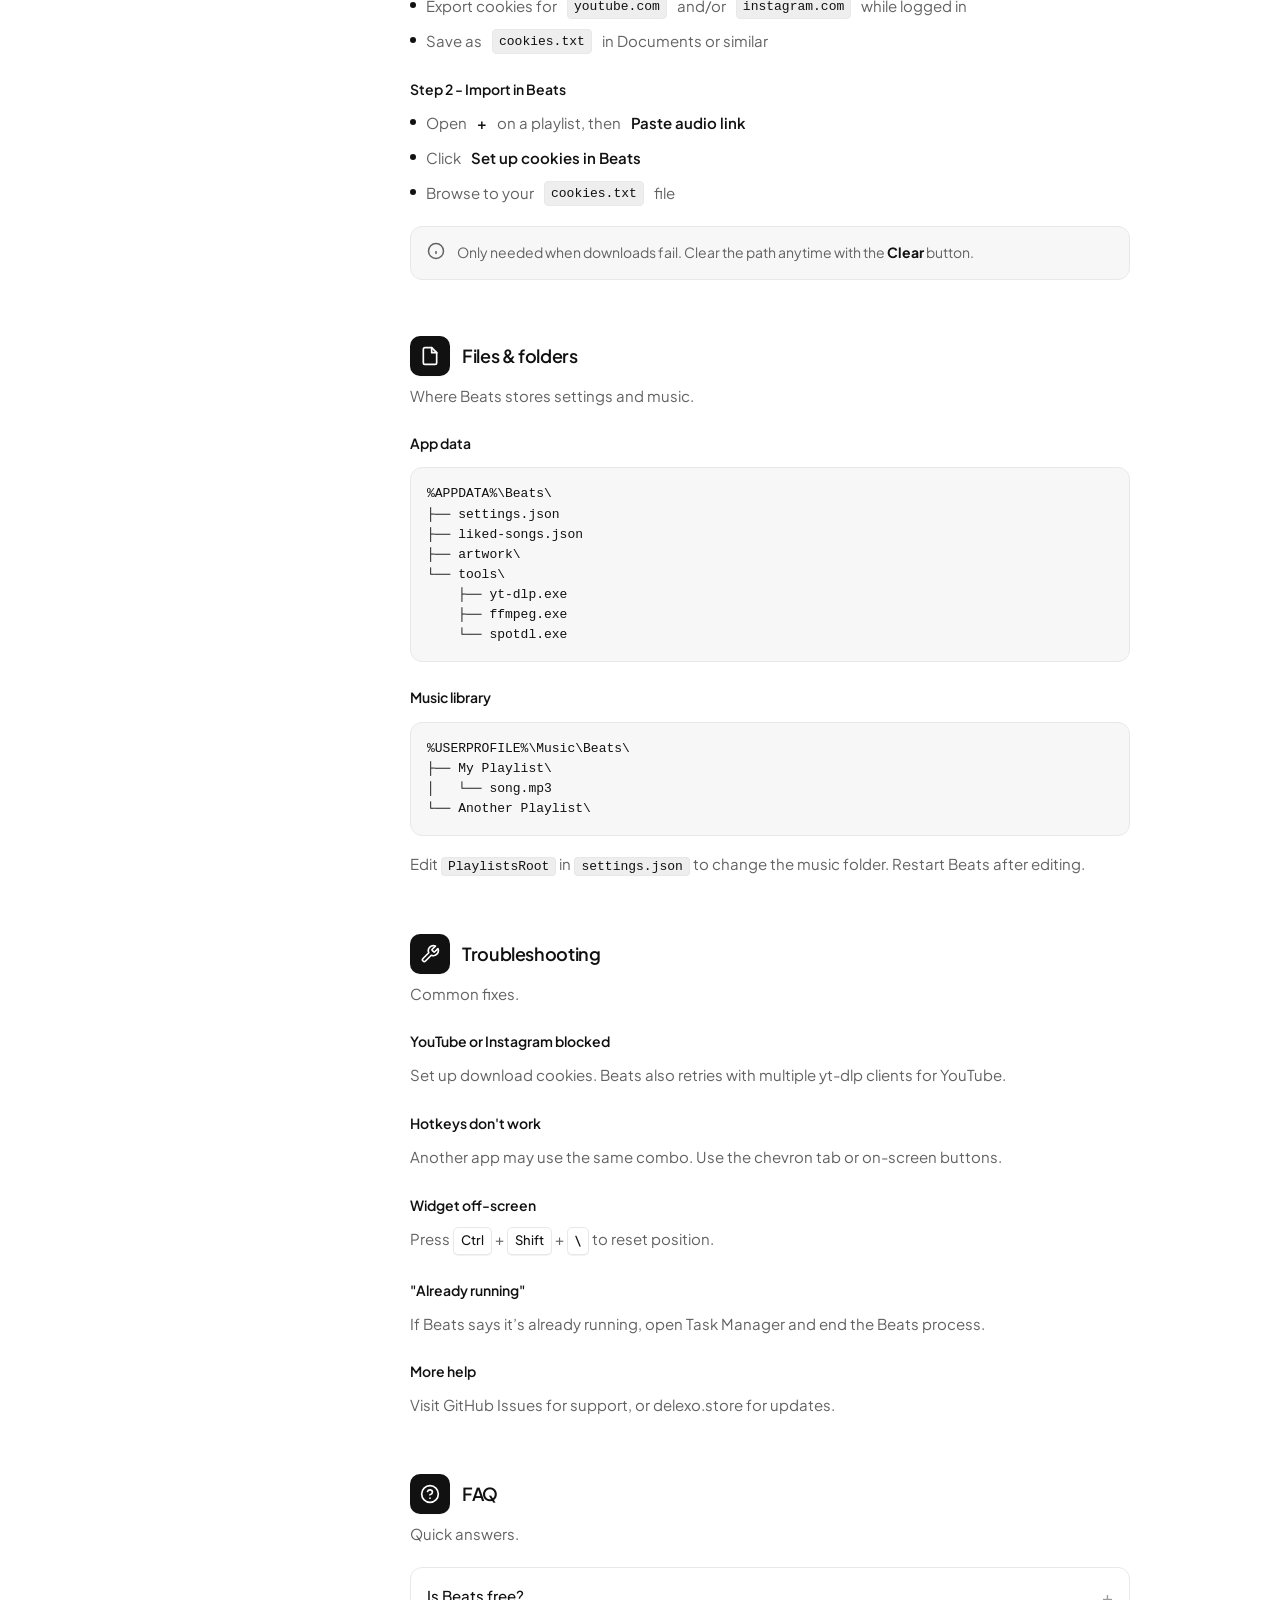
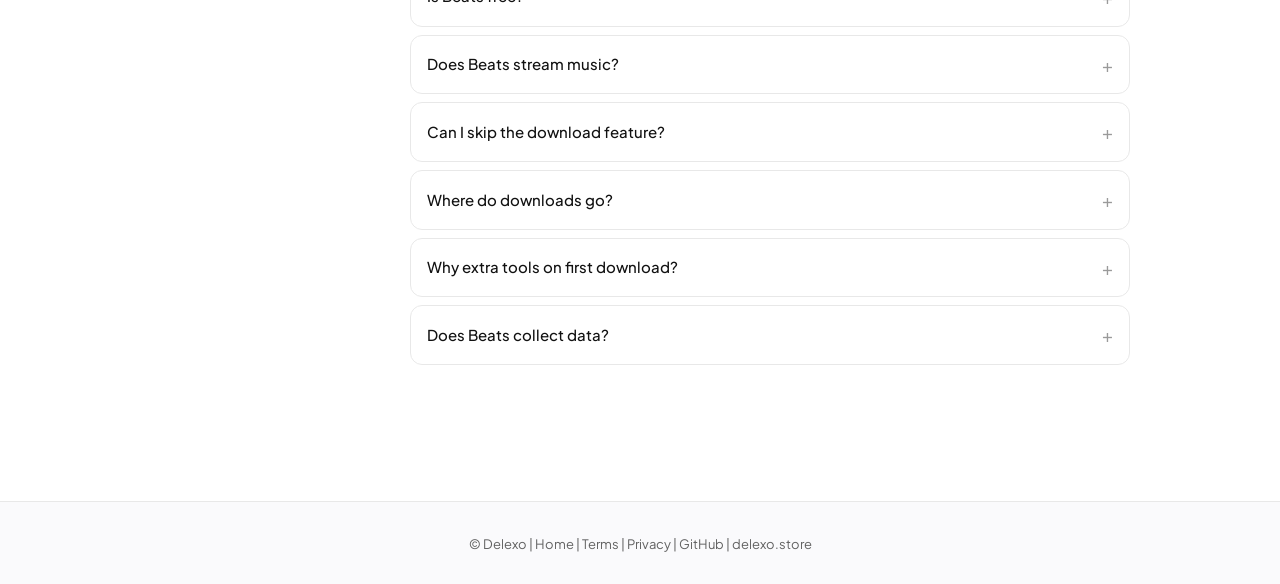
==== commit ec8dbb93: "Docs: clarify playlist and download steps Expanded Help guide steps for creating playlists and addin" ====
--- a/website/help.html
+++ b/website/help.html
@@ -116,21 +116,21 @@
             <span class="step-num">2</span>
             <div class="step-body">
               <strong>Open the dashboard</strong>
-              <span>Press <kbd>Ctrl</kbd> + <kbd>\</kbd>, or click the gear on the widget.</span>
+              <span>Press <kbd>Ctrl</kbd> + <kbd>\</kbd>, or click the gear <span class="ui-icon" aria-hidden="true"><svg viewBox="0 0 24 24"><path d="M19.14 12.94c.04-.3.06-.61.06-.94 0-.32-.02-.64-.07-.94l2.03-1.58a.5.5 0 0 0 .12-.61l-1.92-3.32a.5.5 0 0 0-.59-.22l-2.39.96a7.7 7.7 0 0 1-1.62-.94l-.36-2.54a.5.5 0 0 0-.47-.41h-3.84a.5.5 0 0 0-.47.41l-.36 2.54a7.7 7 0 0 1-1.62.94l-2.39-.96a.5.5 0 0 0-.59.22L2.74 8.87a.5.5 0 0 0 .12.61l2.03 1.58c-.05.3-.09.63-.09.94s.02.64.07.94l-2.03 1.58a.5.5 0 0 0-.12.61l1.92 3.32c.12.22.37.29.59.22l2.39-.96c.5.38 1.03.7 1.62.94l.36 2.54c.04.24.24.41.48.41h3.84c.24 0 .44-.17.47-.41l.36-2.54c.59-.24 1.13-.56 1.62-.94l2.39.96c.22.08.47 0 .59-.22l1.92-3.32a.5.5 0 0 0-.12-.61l-2.01-1.58zM12 15.6a3.6 3.6 0 1 1 0-7.2 3.6 3.6 0 0 1 0 7.2z"/></svg></span> on the widget.</span>
             </div>
           </li>
           <li>
             <span class="step-num">3</span>
             <div class="step-body">
               <strong>Create a playlist</strong>
-              <span>Click <strong>New Playlist</strong> in the sidebar. Each playlist is a folder on disk.</span>
+              <span>Click <strong>New Playlist</strong> in the sidebar, type a name, then click <strong>OK</strong>. Each playlist is a real folder on disk.</span>
             </div>
           </li>
           <li>
             <span class="step-num">4</span>
             <div class="step-body">
               <strong>Add music</strong>
-              <span>Click <strong>+</strong> on a playlist, then choose <strong>Add files</strong>, <strong>Add folder</strong>, or <strong>Paste audio link</strong>.</span>
+              <span>Open a playlist, click <strong>+</strong>, then choose <strong>Add files</strong>, <strong>Add folder</strong>, or <strong>Paste audio link</strong>.</span>
             </div>
           </li>
           <li>
@@ -156,7 +156,7 @@
           <h2>Widget</h2>
         </div>
         <p class="lead">A floating pill that stays on top of every app.</p>
-        <p>Shows album art, track info, and playback controls. No taskbar icon.</p>
+        <p>Shows album art, track info, and playback controls — without taskbar clutter.</p>
 
         <h3>Move</h3>
         <p>Drag the <strong>album art</strong> to reposition anywhere on screen.</p>
@@ -175,7 +175,7 @@
           </span>
           <h2>Dashboard</h2>
         </div>
-        <p class="lead">Your control center for playlists and playback.</p>
+        <p class="lead">Your control center for playlists, downloads, and playback.</p>
         <p>Open with <kbd>Ctrl</kbd> + <kbd>\</kbd> or the gear button <span class="ui-icon" aria-hidden="true"><svg viewBox="0 0 24 24"><path d="M19.14 12.94c.04-.3.06-.61.06-.94 0-.32-.02-.64-.07-.94l2.03-1.58a.5.5 0 0 0 .12-.61l-1.92-3.32a.5.5 0 0 0-.59-.22l-2.39.96a7.7 7.7 0 0 1-1.62-.94l-.36-2.54a.5.5 0 0 0-.47-.41h-3.84a.5.5 0 0 0-.47.41l-.36 2.54a7.7 7.7 0 0 1-1.62.94l-2.39-.96a.5.5 0 0 0-.59.22L2.74 8.87a.5.5 0 0 0 .12.61l2.03 1.58c-.05.3-.09.63-.09.94s.02.64.07.94l-2.03 1.58a.5.5 0 0 0-.12.61l1.92 3.32c.12.22.37.29.59.22l2.39-.96c.5.38 1.03.7 1.62.94l.36 2.54c.04.24.24.41.48.41h3.84c.24 0 .44-.17.47-.41l.36-2.54c.59-.24 1.13-.56 1.62-.94l2.39.96c.22.08.47 0 .59-.22l1.92-3.32a.5.5 0 0 0-.12-.61l-2.01-1.58zM12 15.6a3.6 3.6 0 1 1 0-7.2 3.6 3.6 0 0 1 0 7.2z\"/></svg></span>.</p>
 
         <ul class="list">
@@ -212,13 +212,25 @@
             <span class="step-num">2</span>
             <div class="step-body">
               <strong>Create</strong>
-              <span>Click <strong>New Playlist</strong> in the left sidebar. A playlist is a real folder on disk.</span>
+              <span>Click <strong>New Playlist</strong> in the left sidebar.</span>
+            </div>
+          </li>
+          <li>
+            <span class="step-num">3</span>
+            <div class="step-body">
+              <strong>Name your playlist</strong>
+              <span>Type any name you want, then click <strong>OK</strong>. Beats will create a matching folder on disk.</span>
             </div>
           </li>
         </ol>
 
         <h3>Add local music</h3>
-        <p>In the playlist header, click <strong>+</strong> then choose <strong>Add files</strong> or <strong>Add folder</strong>.</p>
+        <p>Open a playlist, then click the <strong>+</strong> button.</p>
+        <ul class="list">
+          <li><strong>Add files</strong> - browse your PC and multi-select songs to add them to the playlist</li>
+          <li><strong>Add folder</strong> - pick a folder and add everything inside (it works the same way as adding files)</li>
+          <li><strong>Paste audio link</strong> - paste a link and download it straight into the playlist</li>
+        </ul>
         <p class="muted-line">Supported formats include MP3, WAV, FLAC, M4A, AAC, OGG, Opus, WMA, AIFF, and ALAC.</p>
 
         <h3>Download music from a link</h3>
@@ -227,14 +239,21 @@
             <span class="step-num">1</span>
             <div class="step-body">
               <strong>Open the add menu</strong>
-              <span>Inside a playlist, click <strong>+</strong> then pick <strong>Paste audio link</strong>.</span>
+              <span>Open a playlist, click <strong>+</strong>, then select <strong>Paste audio link</strong>.</span>
             </div>
           </li>
           <li>
             <span class="step-num">2</span>
             <div class="step-body">
               <strong>Paste a URL</strong>
-              <span>Paste a YouTube / Spotify / TikTok / Instagram / SoundCloud link, then click <strong>Download</strong>.</span>
+              <span>Paste a link (YouTube, Spotify, TikTok, Instagram, SoundCloud, and more) then click <strong>Download</strong>. Playlist links work too.</span>
+            </div>
+          </li>
+          <li>
+            <span class="step-num">3</span>
+            <div class="step-body">
+              <strong>Done</strong>
+              <span>Beats downloads the audio and saves it into the playlist folder automatically. That’s it.</span>
             </div>
           </li>
         </ol>
@@ -310,7 +329,7 @@
           <span class="section-icon" aria-hidden="true">
             <svg viewBox="0 0 24 24"><path d="M12 22s8-4 8-10V5l-8-3-8 3v7c0 6 8 10 8 10z"/></svg>
           </span>
-          <h2>Download cookies</h2>
+          <h2>YouTube cookies</h2>
         </div>
         <p class="lead">Optional fix for YouTube bot-checks and Instagram login prompts.</p>
         <p>Export a Netscape-format <code>cookies.txt</code> while logged into YouTube or Instagram, then point Beats at it.</p>
@@ -382,10 +401,10 @@
         <p>Press <kbd>Ctrl</kbd> + <kbd>Shift</kbd> + <kbd>\</kbd> to reset position.</p>
 
         <h3>"Already running"</h3>
-        <p>Close Beats from Task Manager if the process is stuck.</p>
+        <p>If Beats says it’s already running, open Task Manager and end the Beats process.</p>
 
         <h3>More help</h3>
-        <p><a href="https://github.com/Delexoo/beats/issues" target="_blank" rel="noopener">GitHub Issues</a> or <a href="https://delexo.store" target="_blank" rel="noopener">delexo.store</a></p>
+        <p>Visit <a href="https://github.com/Delexoo/beats/issues" target="_blank" rel="noopener">GitHub Issues</a> for support, or <a href="https://delexo.store" target="_blank" rel="noopener">delexo.store</a> for updates.</p>
       </section>
 
       <section id="faq">
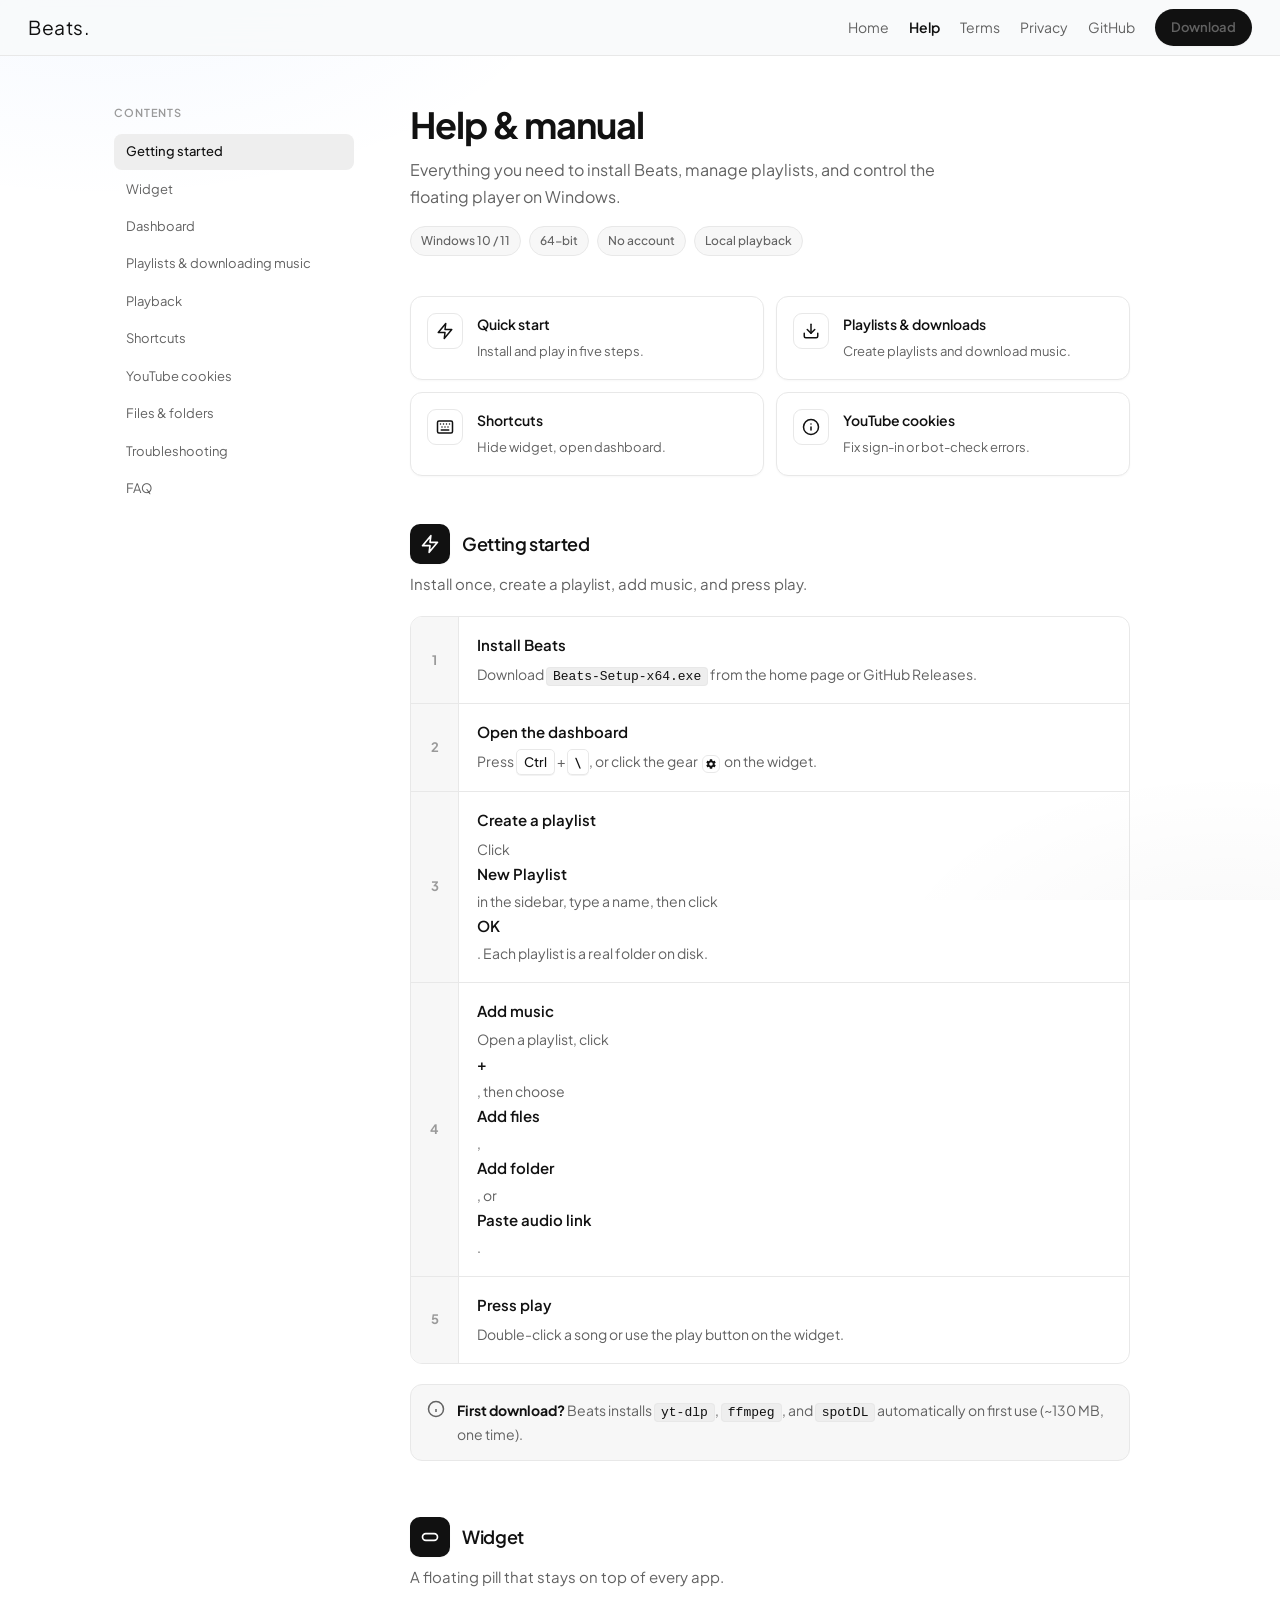
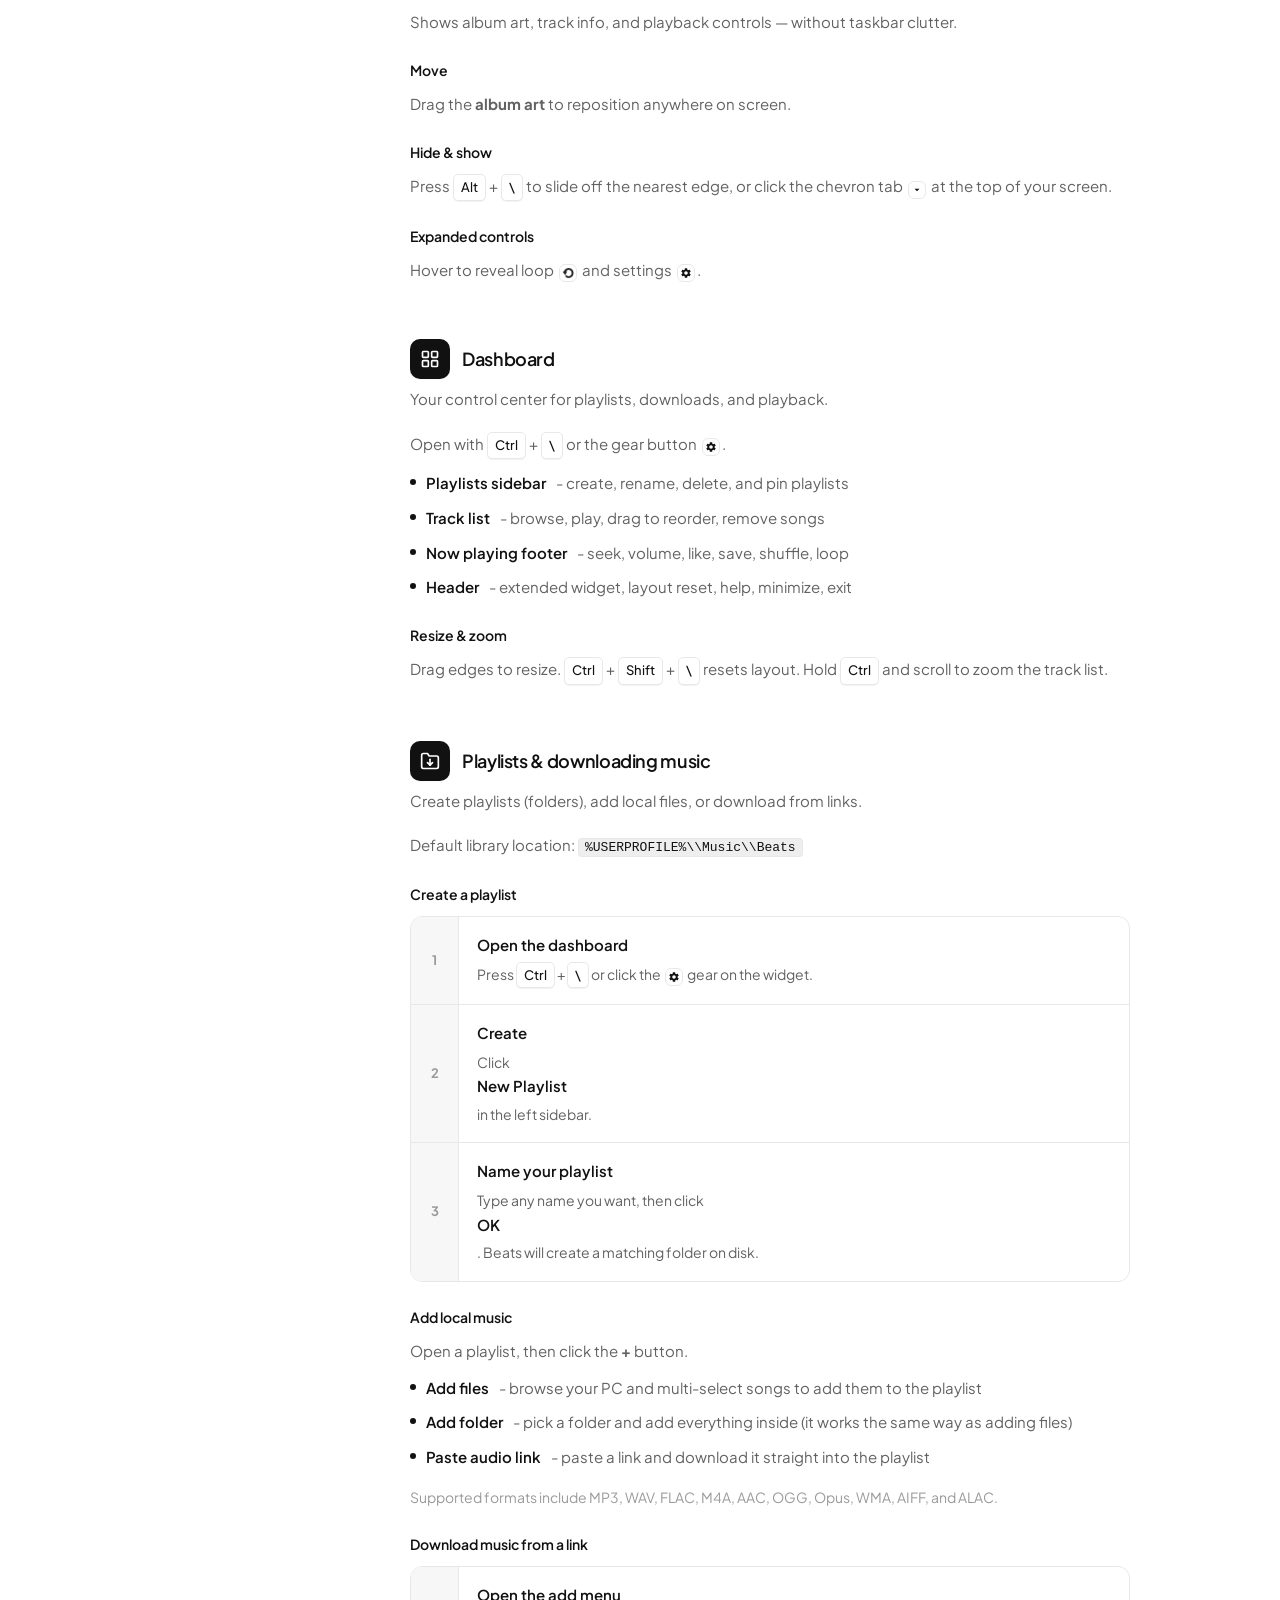
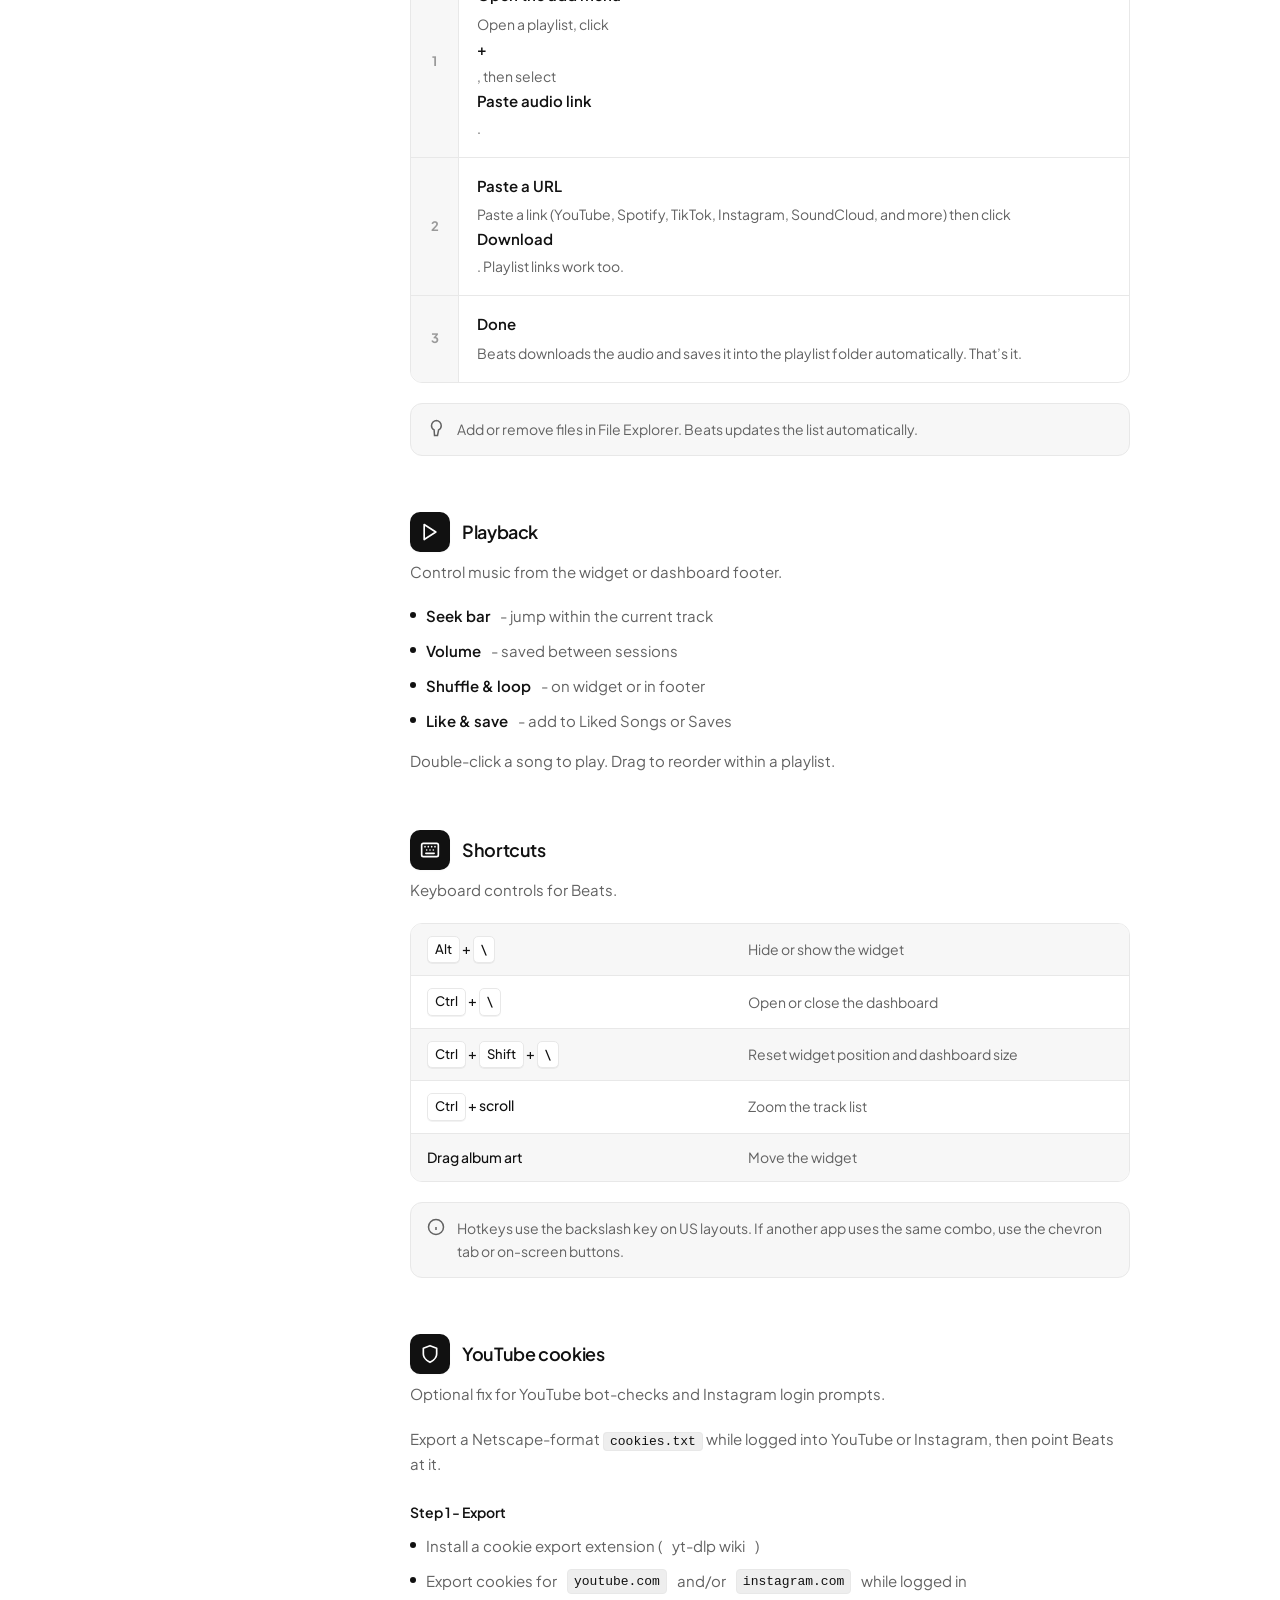
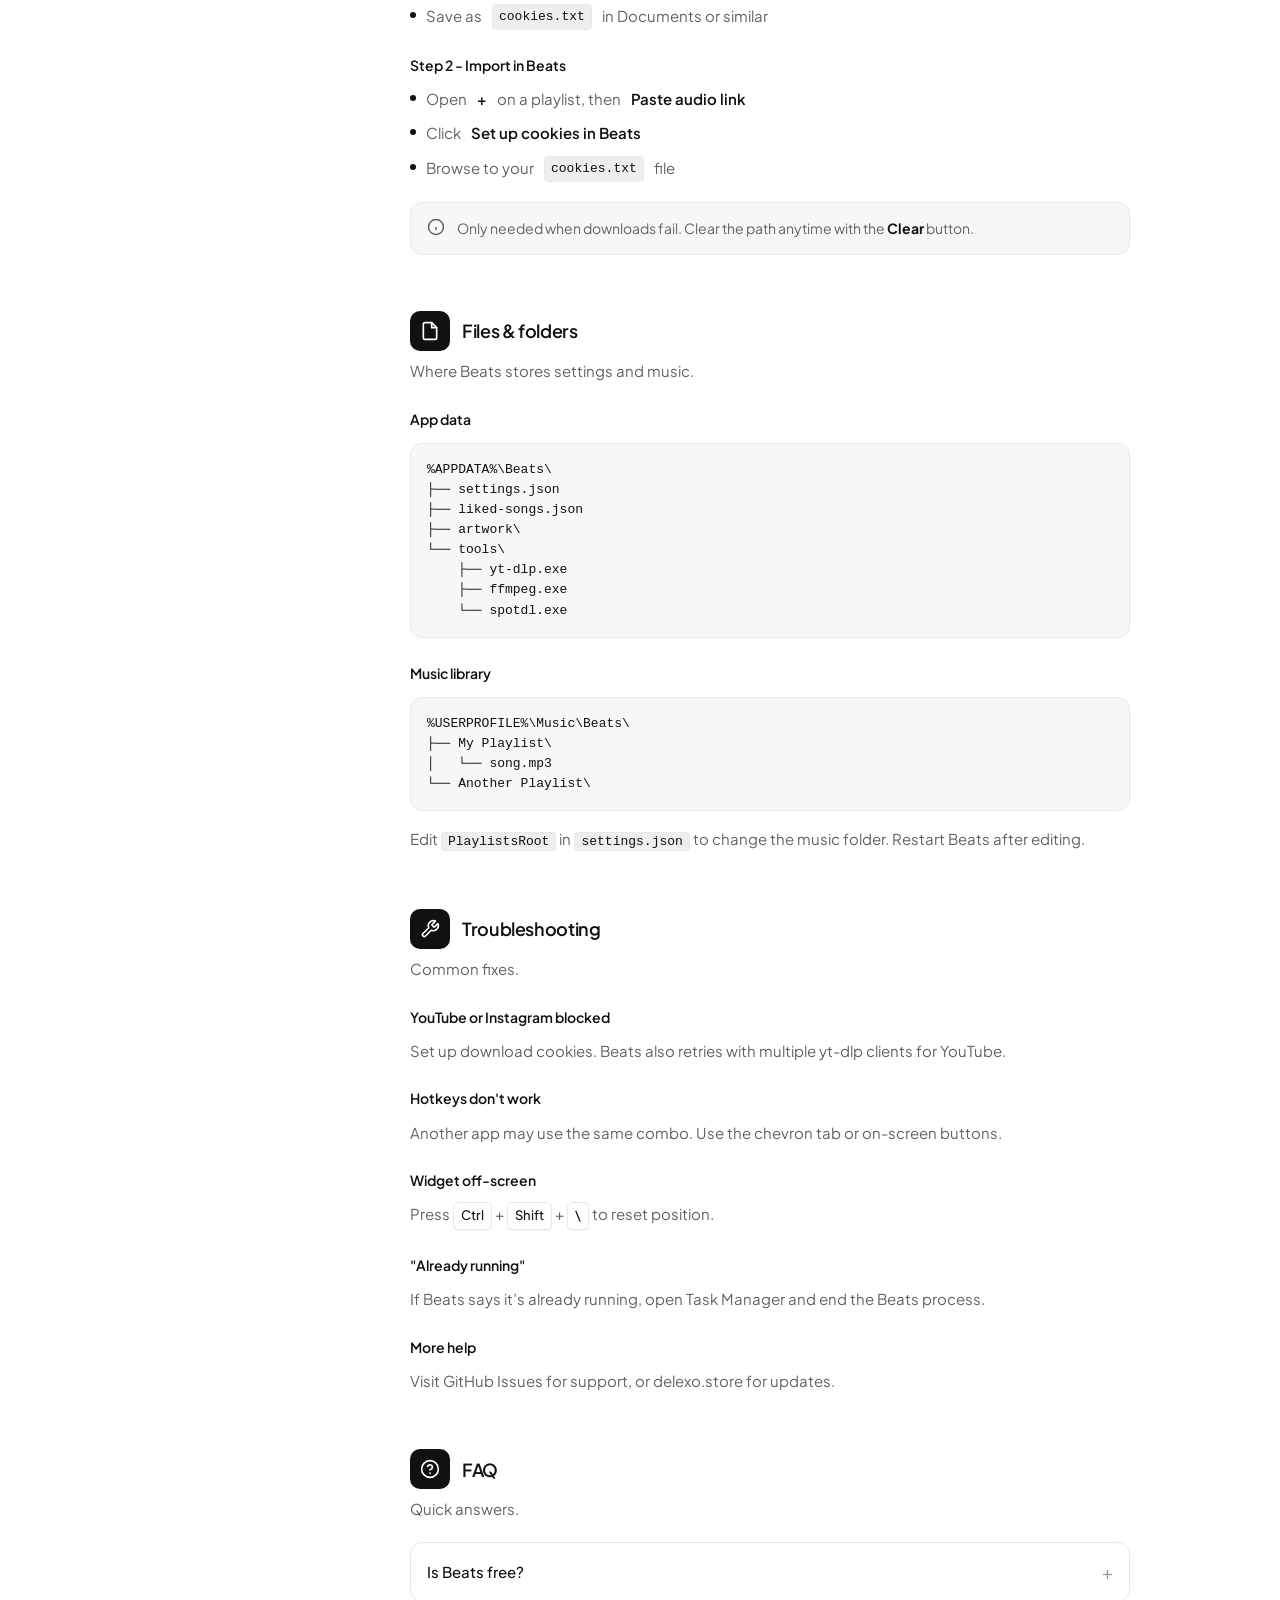
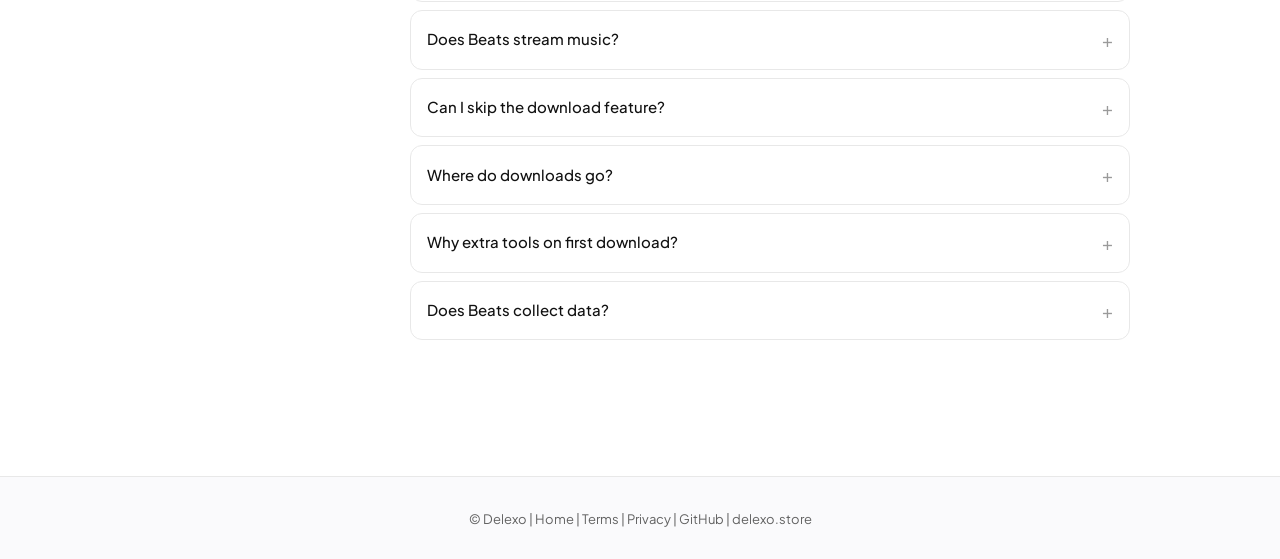
==== commit 52f25319: "Major UI update, Fixed bugs... Release v2.2.18 with playlist accordion dashboard, track artwork, aut" ====
--- a/website/help.html
+++ b/website/help.html
@@ -165,7 +165,7 @@
         <p>Press <kbd>Alt</kbd> + <kbd>\</kbd> to slide off the nearest edge, or click the chevron tab <span class="ui-icon chevron" aria-hidden="true"><svg viewBox="0 0 16 16"><path d="M4 6l4 4 4-4z"/></svg></span> at the top of your screen.</p>
 
         <h3>Expanded controls</h3>
-        <p>Hover to reveal loop <span class="ui-img" aria-hidden="true"><img src="assets/loop.png" alt="" /></span> and settings <span class="ui-icon" aria-hidden="true"><svg viewBox="0 0 24 24"><path d="M19.14 12.94c.04-.3.06-.61.06-.94 0-.32-.02-.64-.07-.94l2.03-1.58a.5.5 0 0 0 .12-.61l-1.92-3.32a.5.5 0 0 0-.59-.22l-2.39.96a7.7 7.7 0 0 1-1.62-.94l-.36-2.54a.5.5 0 0 0-.47-.41h-3.84a.5.5 0 0 0-.47.41l-.36 2.54a7.7 7.7 0 0 1-1.62.94l-2.39-.96a.5.5 0 0 0-.59.22L2.74 8.87a.5.5 0 0 0 .12.61l2.03 1.58c-.05.3-.09.63-.09.94s.02.64.07.94l-2.03 1.58a.5.5 0 0 0-.12.61l1.92 3.32c.12.22.37.29.59.22l2.39-.96c.5.38 1.03.7 1.62.94l.36 2.54c.04.24.24.41.48.41h3.84c.24 0 .44-.17.47-.41l.36-2.54c.59-.24 1.13-.56 1.62-.94l2.39.96c.22.08.47 0 .59-.22l1.92-3.32a.5.5 0 0 0-.12-.61l-2.01-1.58zM12 15.6a3.6 3.6 0 1 1 0-7.2 3.6 3.6 0 0 1 0 7.2z\"/></svg></span>. Enable <strong>Extended widget</strong> in the dashboard to keep them visible.</p>
+        <p>Hover to reveal loop <span class="ui-img" aria-hidden="true"><img src="assets/loop.png" alt="" /></span> and settings <span class="ui-icon" aria-hidden="true"><svg viewBox="0 0 24 24"><path d="M19.14 12.94c.04-.3.06-.61.06-.94 0-.32-.02-.64-.07-.94l2.03-1.58a.5.5 0 0 0 .12-.61l-1.92-3.32a.5.5 0 0 0-.59-.22l-2.39.96a7.7 7.7 0 0 1-1.62-.94l-.36-2.54a.5.5 0 0 0-.47-.41h-3.84a.5.5 0 0 0-.47.41l-.36 2.54a7.7 7.7 0 0 1-1.62.94l-2.39-.96a.5.5 0 0 0-.59.22L2.74 8.87a.5.5 0 0 0 .12.61l2.03 1.58c-.05.3-.09.63-.09.94s.02.64.07.94l-2.03 1.58a.5.5 0 0 0-.12.61l1.92 3.32c.12.22.37.29.59.22l2.39-.96c.5.38 1.03.7 1.62.94l.36 2.54c.04.24.24.41.48.41h3.84c.24 0 .44-.17.47-.41l.36-2.54c.59-.24 1.13-.56 1.62-.94l2.39.96c.22.08.47 0 .59-.22l1.92-3.32a.5.5 0 0 0-.12-.61l-2.01-1.58zM12 15.6a3.6 3.6 0 1 1 0-7.2 3.6 3.6 0 0 1 0 7.2z\"/></svg></span>.</p>
       </section>
 
       <section id="dashboard">
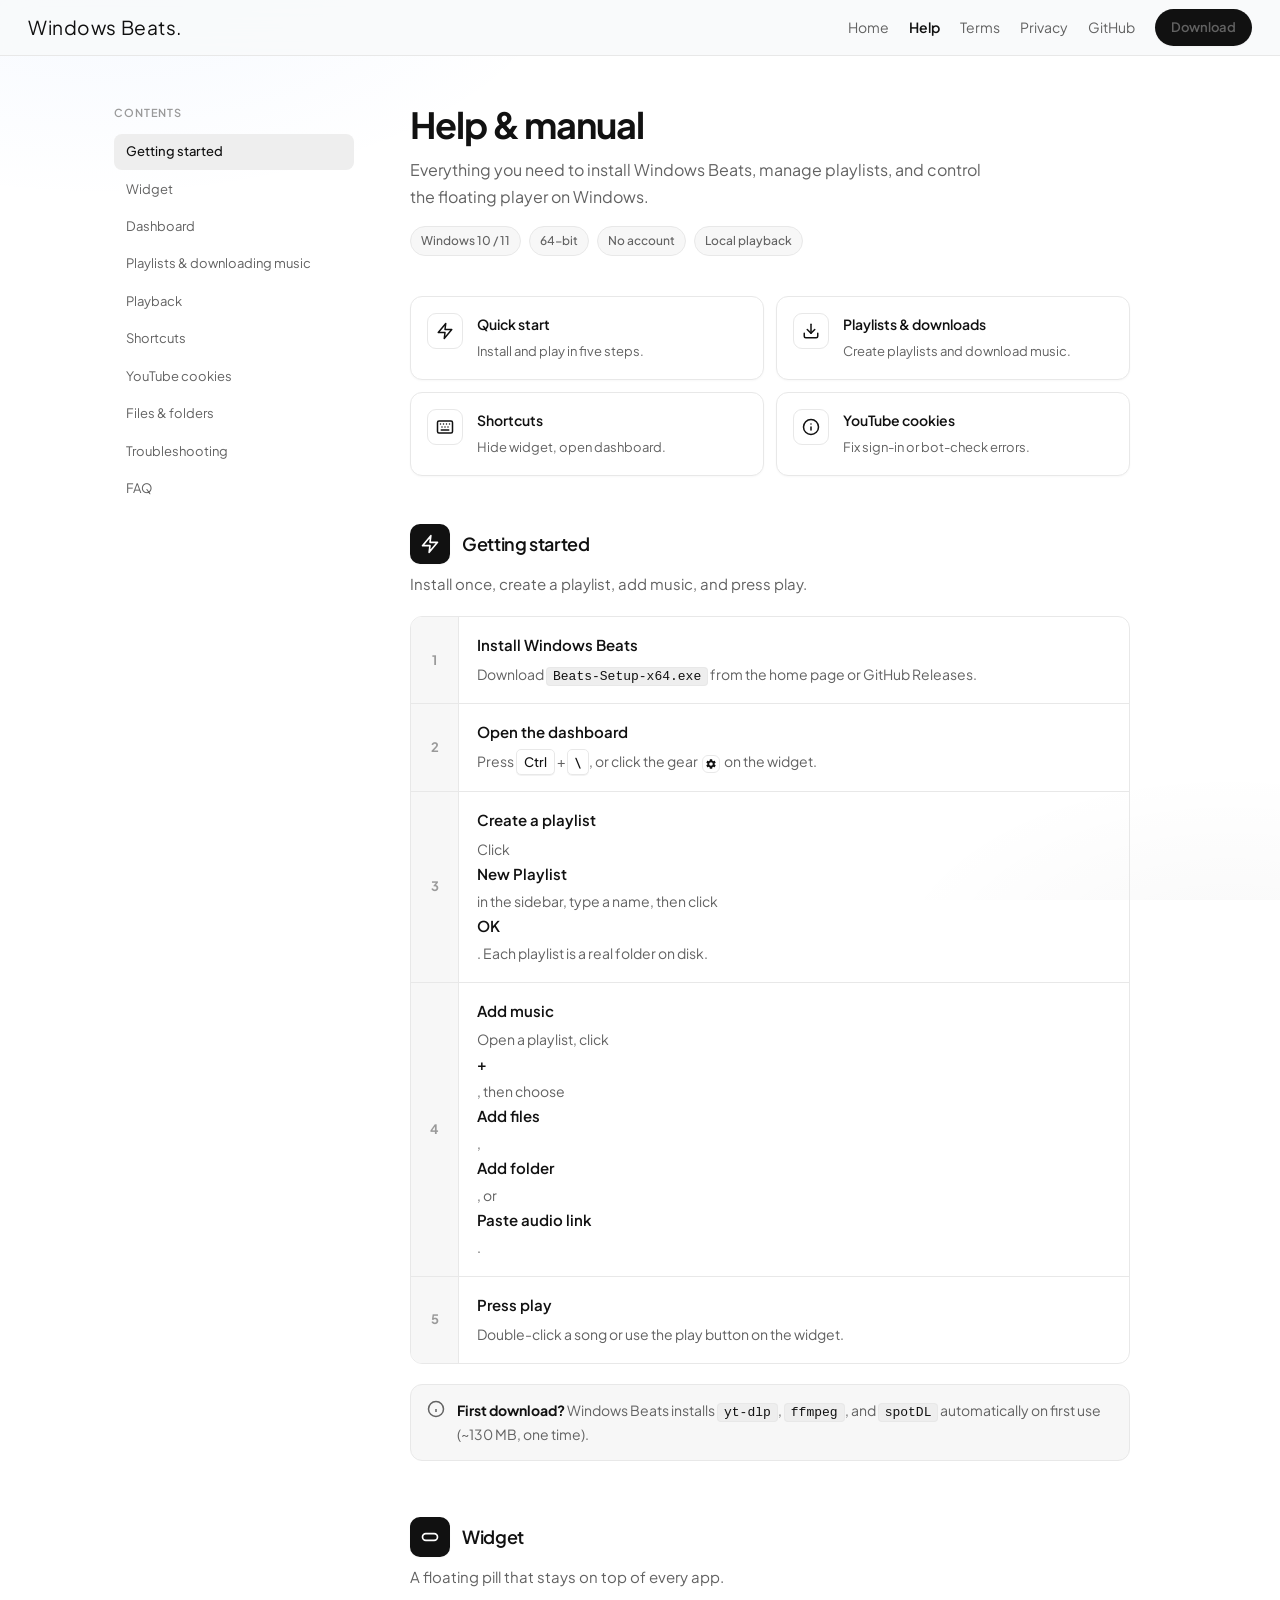
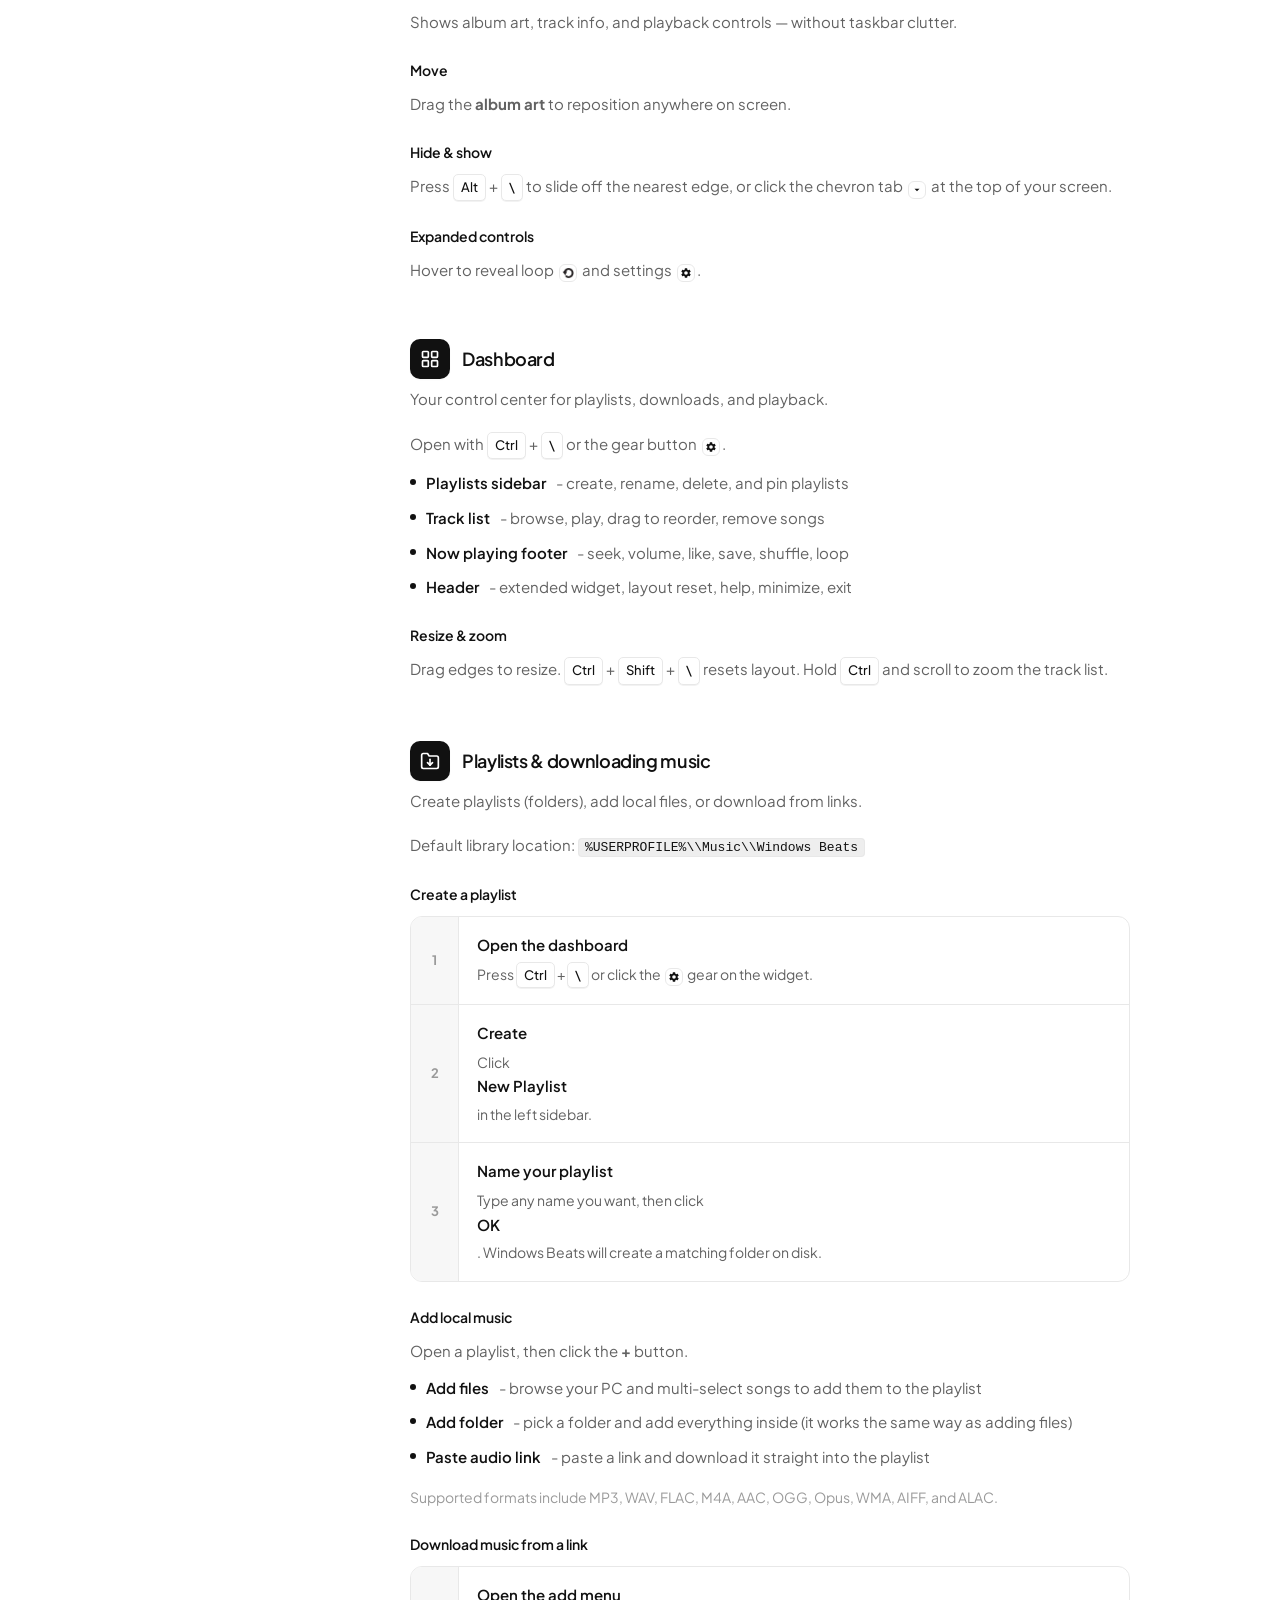
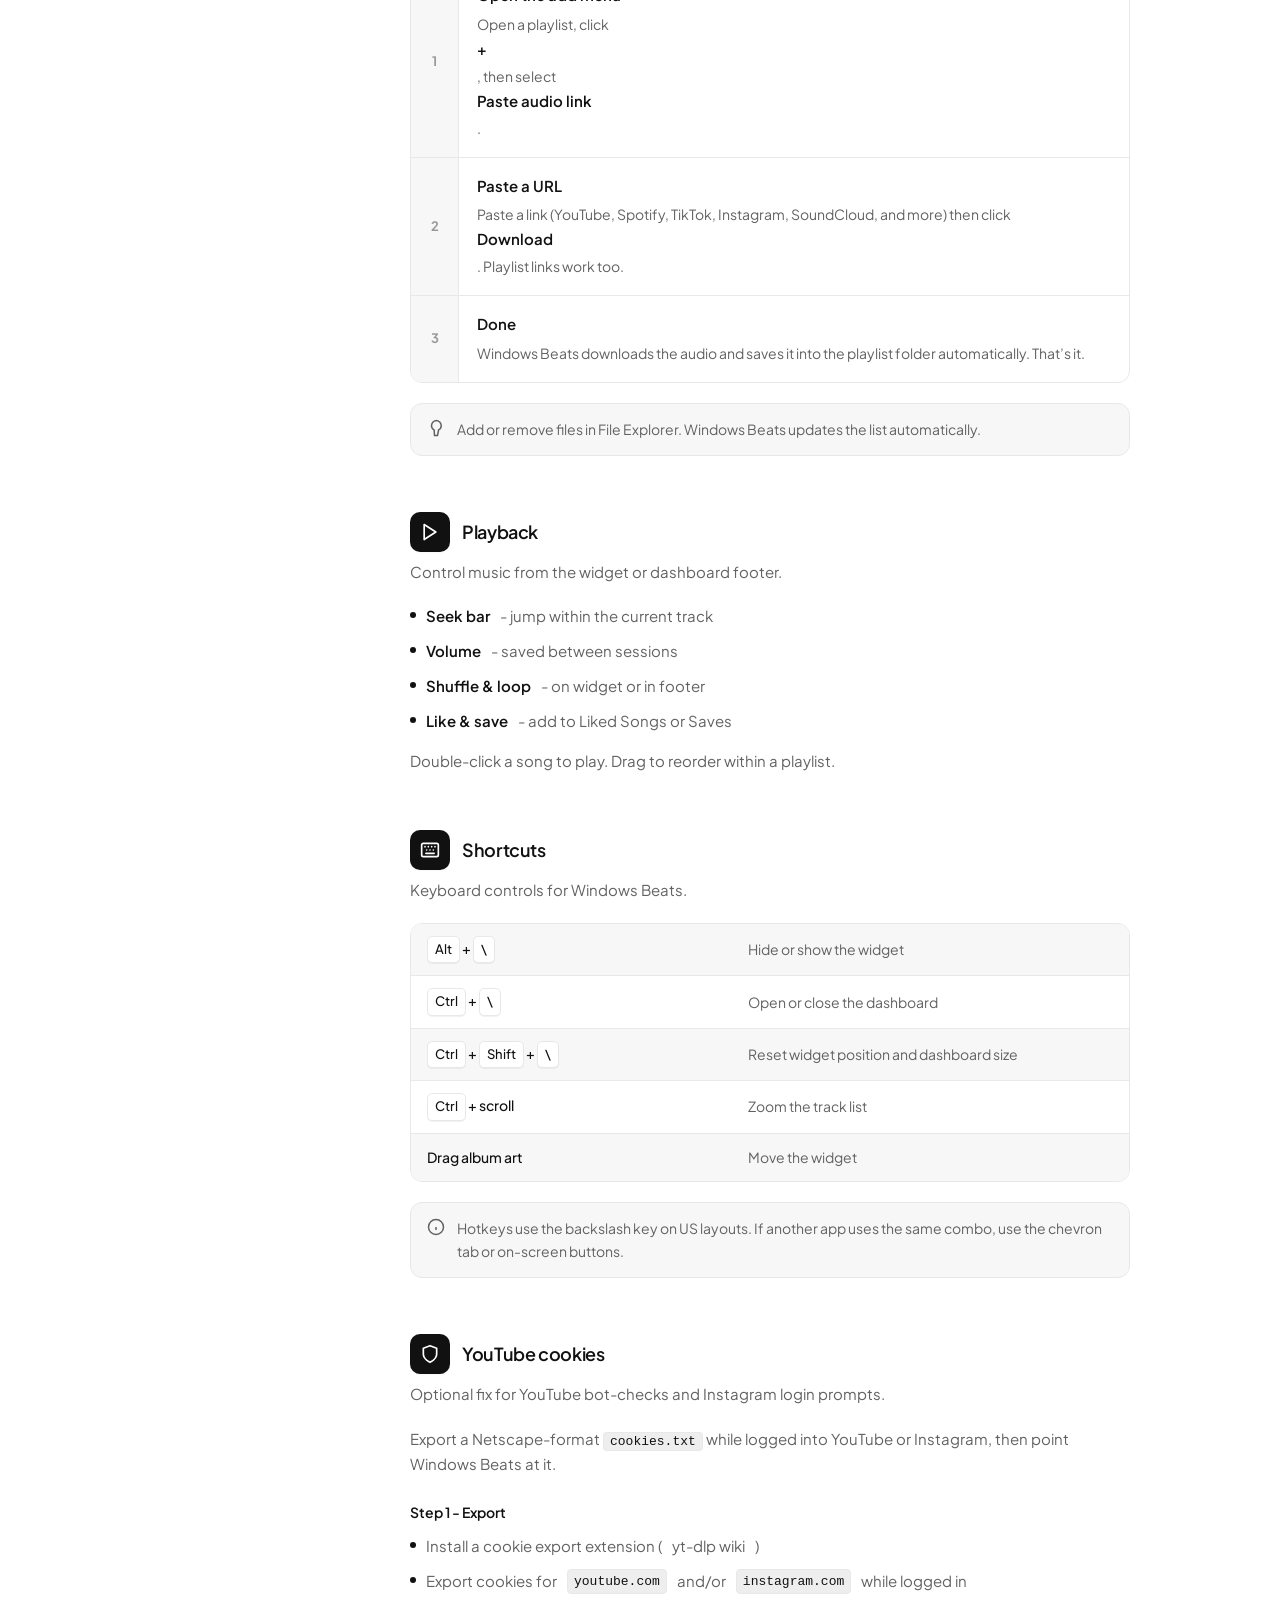
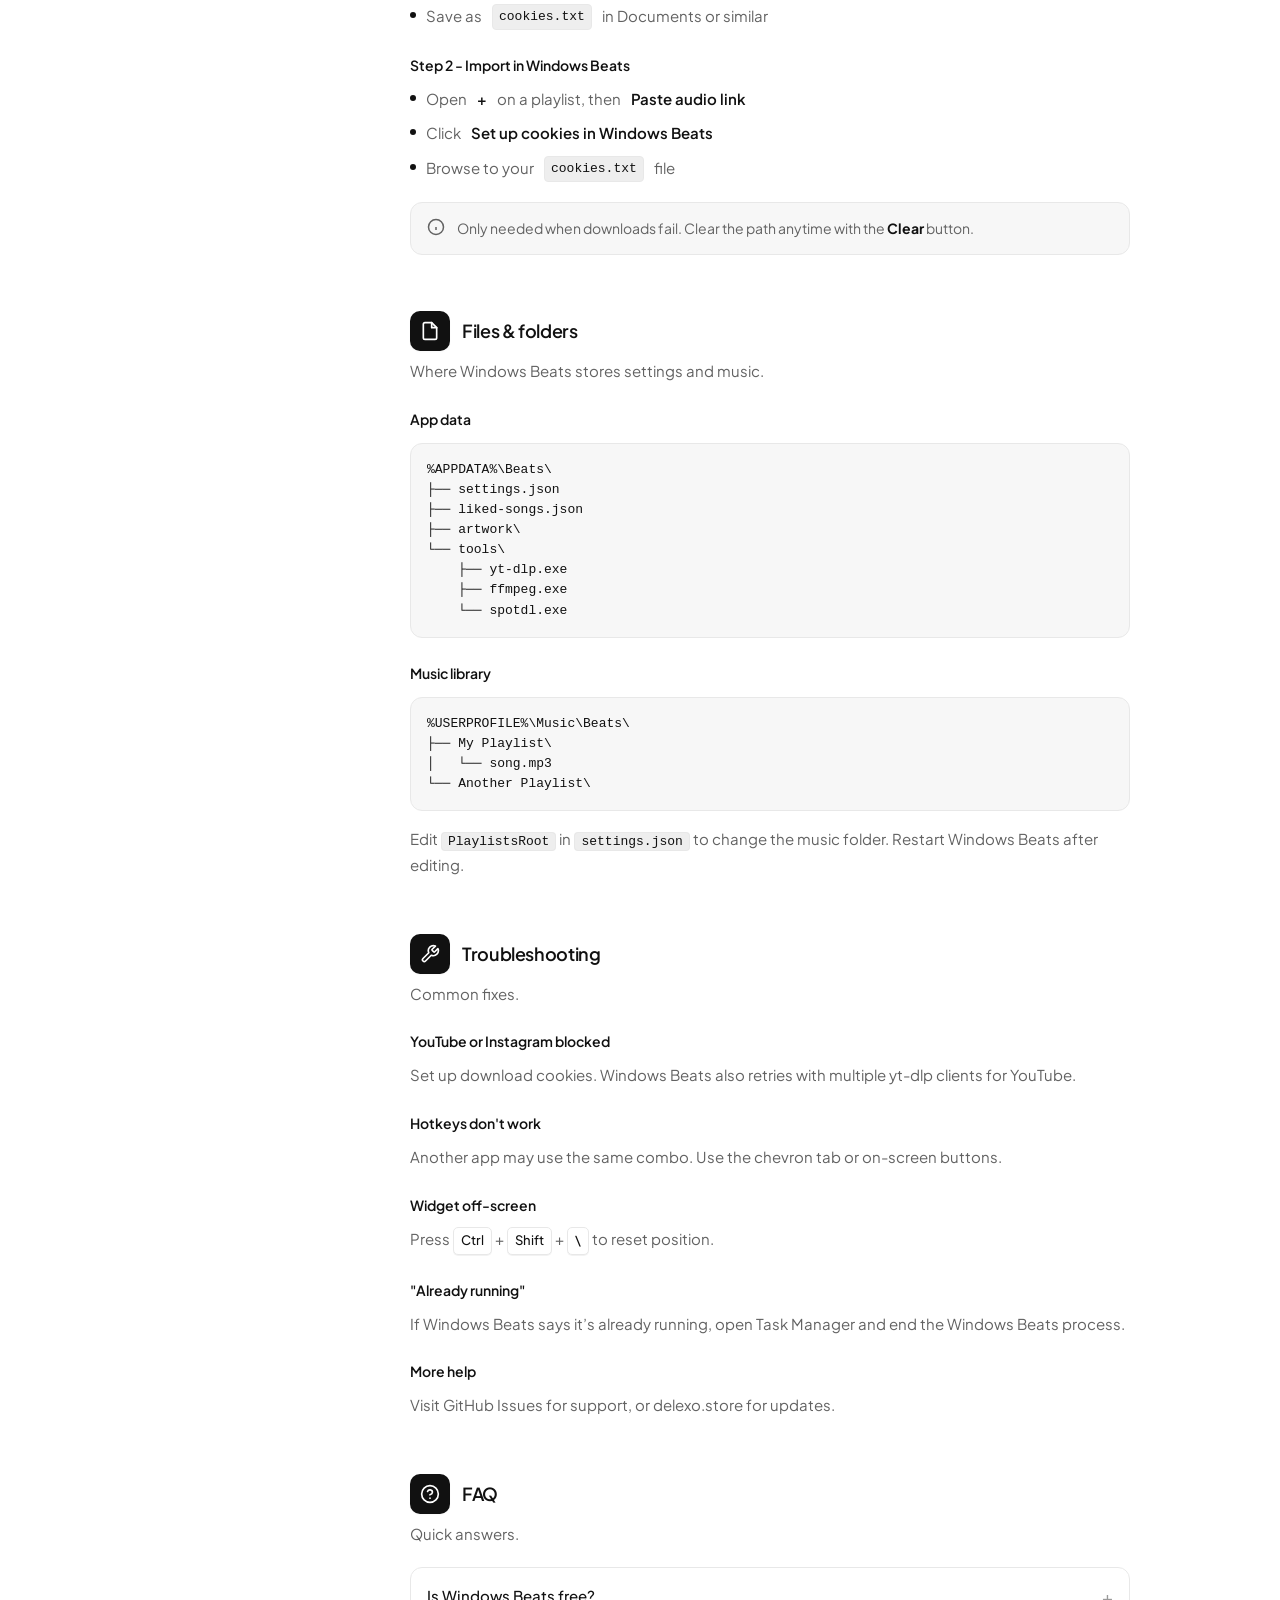
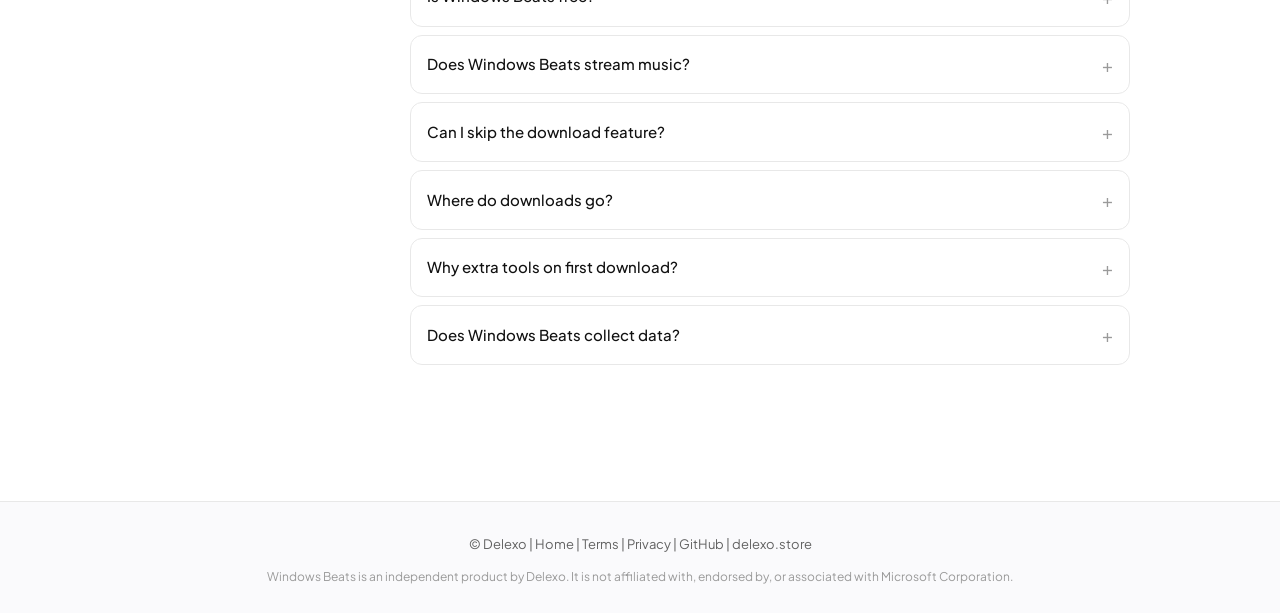
==== commit 3d60d9b4: "Release Windows Beats 2.2.19 with library UI and update fixes. Rename the product, simplify the dash" ====
--- a/website/help.html
+++ b/website/help.html
@@ -3,9 +3,9 @@
 <head>
   <meta charset="utf-8" />
   <meta name="viewport" content="width=device-width, initial-scale=1" />
-  <title>Help - Beats</title>
-  <meta name="description" content="User manual for Beats - the floating desktop music player for Windows." />
-  <meta name="beats-repo" content="Delexoo/beats" />
+  <title>Help - Windows Beats</title>
+  <meta name="description" content="User manual for Windows Beats - the floating desktop music player for Windows. Not affiliated with Microsoft." />
+  <meta name="Windows Beats-repo" content="Delexoo/beats" />
   <base href="./" />
   <link rel="icon" href="assets/app-icon.png" type="image/png" />
   <link rel="preconnect" href="https://fonts.googleapis.com" />
@@ -16,7 +16,7 @@
 <body>
 
   <header class="header">
-    <a class="brand" href="./">Beats.</a>
+    <a class="brand" href="./">Windows Beats.</a>
     <nav class="nav" aria-label="Site">
       <a href="./">Home</a>
       <a href="help.html" class="active">Help</a>
@@ -47,7 +47,7 @@
     <main class="content">
       <div class="page-hero">
         <h1>Help &amp; manual</h1>
-        <p>Everything you need to install Beats, manage playlists, and control the floating player on Windows.</p>
+        <p>Everything you need to install Windows Beats, manage playlists, and control the floating player on Windows.</p>
         <div class="tags">
           <span class="tag">Windows 10 / 11</span>
           <span class="tag">64-bit</span>
@@ -108,7 +108,7 @@
           <li>
             <span class="step-num">1</span>
             <div class="step-body">
-              <strong>Install Beats</strong>
+              <strong>Install Windows Beats</strong>
               <span>Download <code>Beats-Setup-x64.exe</code> from the <a href="./">home page</a> or <a href="https://github.com/Delexoo/beats/releases/latest" target="_blank" rel="noopener">GitHub Releases</a>.</span>
             </div>
           </li>
@@ -144,7 +144,7 @@
 
         <div class="note">
           <svg viewBox="0 0 24 24" aria-hidden="true"><circle cx="12" cy="12" r="10"/><path d="M12 16v-4M12 8h.01"/></svg>
-          <span><strong>First download?</strong> Beats installs <code>yt-dlp</code>, <code>ffmpeg</code>, and <code>spotDL</code> automatically on first use (~130 MB, one time).</span>
+          <span><strong>First download?</strong> Windows Beats installs <code>yt-dlp</code>, <code>ffmpeg</code>, and <code>spotDL</code> automatically on first use (~130 MB, one time).</span>
         </div>
       </section>
 
@@ -197,7 +197,7 @@
           <h2>Playlists &amp; downloading music</h2>
         </div>
         <p class="lead">Create playlists (folders), add local files, or download from links.</p>
-        <p>Default library location: <code>%USERPROFILE%\\Music\\Beats</code></p>
+        <p>Default library location: <code>%USERPROFILE%\\Music\\Windows Beats</code></p>
 
         <h3>Create a playlist</h3>
         <ol class="steps">
@@ -219,7 +219,7 @@
             <span class="step-num">3</span>
             <div class="step-body">
               <strong>Name your playlist</strong>
-              <span>Type any name you want, then click <strong>OK</strong>. Beats will create a matching folder on disk.</span>
+              <span>Type any name you want, then click <strong>OK</strong>. Windows Beats will create a matching folder on disk.</span>
             </div>
           </li>
         </ol>
@@ -253,14 +253,14 @@
             <span class="step-num">3</span>
             <div class="step-body">
               <strong>Done</strong>
-              <span>Beats downloads the audio and saves it into the playlist folder automatically. That’s it.</span>
+              <span>Windows Beats downloads the audio and saves it into the playlist folder automatically. That’s it.</span>
             </div>
           </li>
         </ol>
 
         <div class="note tip">
           <svg viewBox="0 0 24 24" aria-hidden="true"><path d="M12 2a7 7 0 0 1 7 7c0 2.5-1.5 4.5-3.5 5.5L14 22h-4l-.5-7.5C7.5 13.5 6 11.5 6 9a7 7 0 0 1 7-7z"/></svg>
-          <span>Add or remove files in File Explorer. Beats updates the list automatically.</span>
+          <span>Add or remove files in File Explorer. Windows Beats updates the list automatically.</span>
         </div>
       </section>
 
@@ -293,7 +293,7 @@
           </span>
           <h2>Shortcuts</h2>
         </div>
-        <p class="lead">Keyboard controls for Beats.</p>
+        <p class="lead">Keyboard controls for Windows Beats.</p>
 
         <div class="keys">
           <div class="key-row">
@@ -332,7 +332,7 @@
           <h2>YouTube cookies</h2>
         </div>
         <p class="lead">Optional fix for YouTube bot-checks and Instagram login prompts.</p>
-        <p>Export a Netscape-format <code>cookies.txt</code> while logged into YouTube or Instagram, then point Beats at it.</p>
+        <p>Export a Netscape-format <code>cookies.txt</code> while logged into YouTube or Instagram, then point Windows Beats at it.</p>
 
         <h3>Step 1 - Export</h3>
         <ul class="list">
@@ -341,10 +341,10 @@
           <li>Save as <code>cookies.txt</code> in Documents or similar</li>
         </ul>
 
-        <h3>Step 2 - Import in Beats</h3>
+        <h3>Step 2 - Import in Windows Beats</h3>
         <ul class="list">
           <li>Open <strong>+</strong> on a playlist, then <strong>Paste audio link</strong></li>
-          <li>Click <strong>Set up cookies in Beats</strong></li>
+          <li>Click <strong>Set up cookies in Windows Beats</strong></li>
           <li>Browse to your <code>cookies.txt</code> file</li>
         </ul>
 
@@ -361,7 +361,7 @@
           </span>
           <h2>Files &amp; folders</h2>
         </div>
-        <p class="lead">Where Beats stores settings and music.</p>
+        <p class="lead">Where Windows Beats stores settings and music.</p>
 
         <h3>App data</h3>
         <pre><code>%APPDATA%\Beats\
@@ -379,7 +379,7 @@
 │   └── song.mp3
 └── Another Playlist\</code></pre>
 
-        <p>Edit <code>PlaylistsRoot</code> in <code>settings.json</code> to change the music folder. Restart Beats after editing.</p>
+        <p>Edit <code>PlaylistsRoot</code> in <code>settings.json</code> to change the music folder. Restart Windows Beats after editing.</p>
       </section>
 
       <section id="troubleshooting">
@@ -392,7 +392,7 @@
         <p class="lead">Common fixes.</p>
 
         <h3>YouTube or Instagram blocked</h3>
-        <p>Set up <a href="#youtube-cookies">download cookies</a>. Beats also retries with multiple yt-dlp clients for YouTube.</p>
+        <p>Set up <a href="#youtube-cookies">download cookies</a>. Windows Beats also retries with multiple yt-dlp clients for YouTube.</p>
 
         <h3>Hotkeys don't work</h3>
         <p>Another app may use the same combo. Use the chevron tab or on-screen buttons.</p>
@@ -401,7 +401,7 @@
         <p>Press <kbd>Ctrl</kbd> + <kbd>Shift</kbd> + <kbd>\</kbd> to reset position.</p>
 
         <h3>"Already running"</h3>
-        <p>If Beats says it’s already running, open Task Manager and end the Beats process.</p>
+        <p>If Windows Beats says it’s already running, open Task Manager and end the Windows Beats process.</p>
 
         <h3>More help</h3>
         <p>Visit <a href="https://github.com/Delexoo/beats/issues" target="_blank" rel="noopener">GitHub Issues</a> for support, or <a href="https://delexo.store" target="_blank" rel="noopener">delexo.store</a> for updates.</p>
@@ -418,11 +418,11 @@
 
         <div class="faq">
           <details>
-            <summary>Is Beats free?</summary>
+            <summary>Is Windows Beats free?</summary>
             <div class="faq-body"><p>Yes. Free on Windows 10 and 11. No account required.</p></div>
           </details>
           <details>
-            <summary>Does Beats stream music?</summary>
+            <summary>Does Windows Beats stream music?</summary>
             <div class="faq-body"><p>No. It plays local files and saves downloads to your disk.</p></div>
           </details>
           <details>
@@ -435,10 +435,10 @@
           </details>
           <details>
             <summary>Why extra tools on first download?</summary>
-            <div class="faq-body"><p>Web downloads need yt-dlp, ffmpeg, and spotDL. Beats installs them to <code>%APPDATA%\Beats\tools</code>.</p></div>
-          </details>
-          <details>
-            <summary>Does Beats collect data?</summary>
+            <div class="faq-body"><p>Web downloads need yt-dlp, ffmpeg, and spotDL. Windows Beats installs them to <code>%APPDATA%\Beats\tools</code>.</p></div>
+          </details>
+          <details>
+            <summary>Does Windows Beats collect data?</summary>
             <div class="faq-body"><p>No. Everything stays on your PC. No account, no telemetry.</p></div>
           </details>
         </div>
@@ -448,6 +448,7 @@
 
   <footer class="footer">
     <p>&copy; Delexo | <a href="./">Home</a> | <a href="terms.html">Terms</a> | <a href="privacy.html">Privacy</a> | <a href="https://github.com/Delexoo/beats" target="_blank" rel="noopener">GitHub</a> | <a href="https://delexo.store" target="_blank" rel="noopener">delexo.store</a></p>
+    <p class="footer-disclaimer">Windows Beats is an independent product by Delexo. It is not affiliated with, endorsed by, or associated with Microsoft Corporation.</p>
   </footer>
 
   <script src="js/help.js"></script>
--- a/website/css/help.css
+++ b/website/css/help.css
@@ -695,6 +695,14 @@
 .footer a:hover { color: var(--text); text-decoration: none; }
 .footer a:visited { color: var(--text-muted); }
 
+.footer-disclaimer {
+  margin: 12px auto 0;
+  max-width: 52rem;
+  font-size: 0.75rem;
+  line-height: 1.45;
+  color: var(--text-faint);
+}
+
 @media (prefers-reduced-motion: reduce) {
   html { scroll-behavior: auto; }
 }
